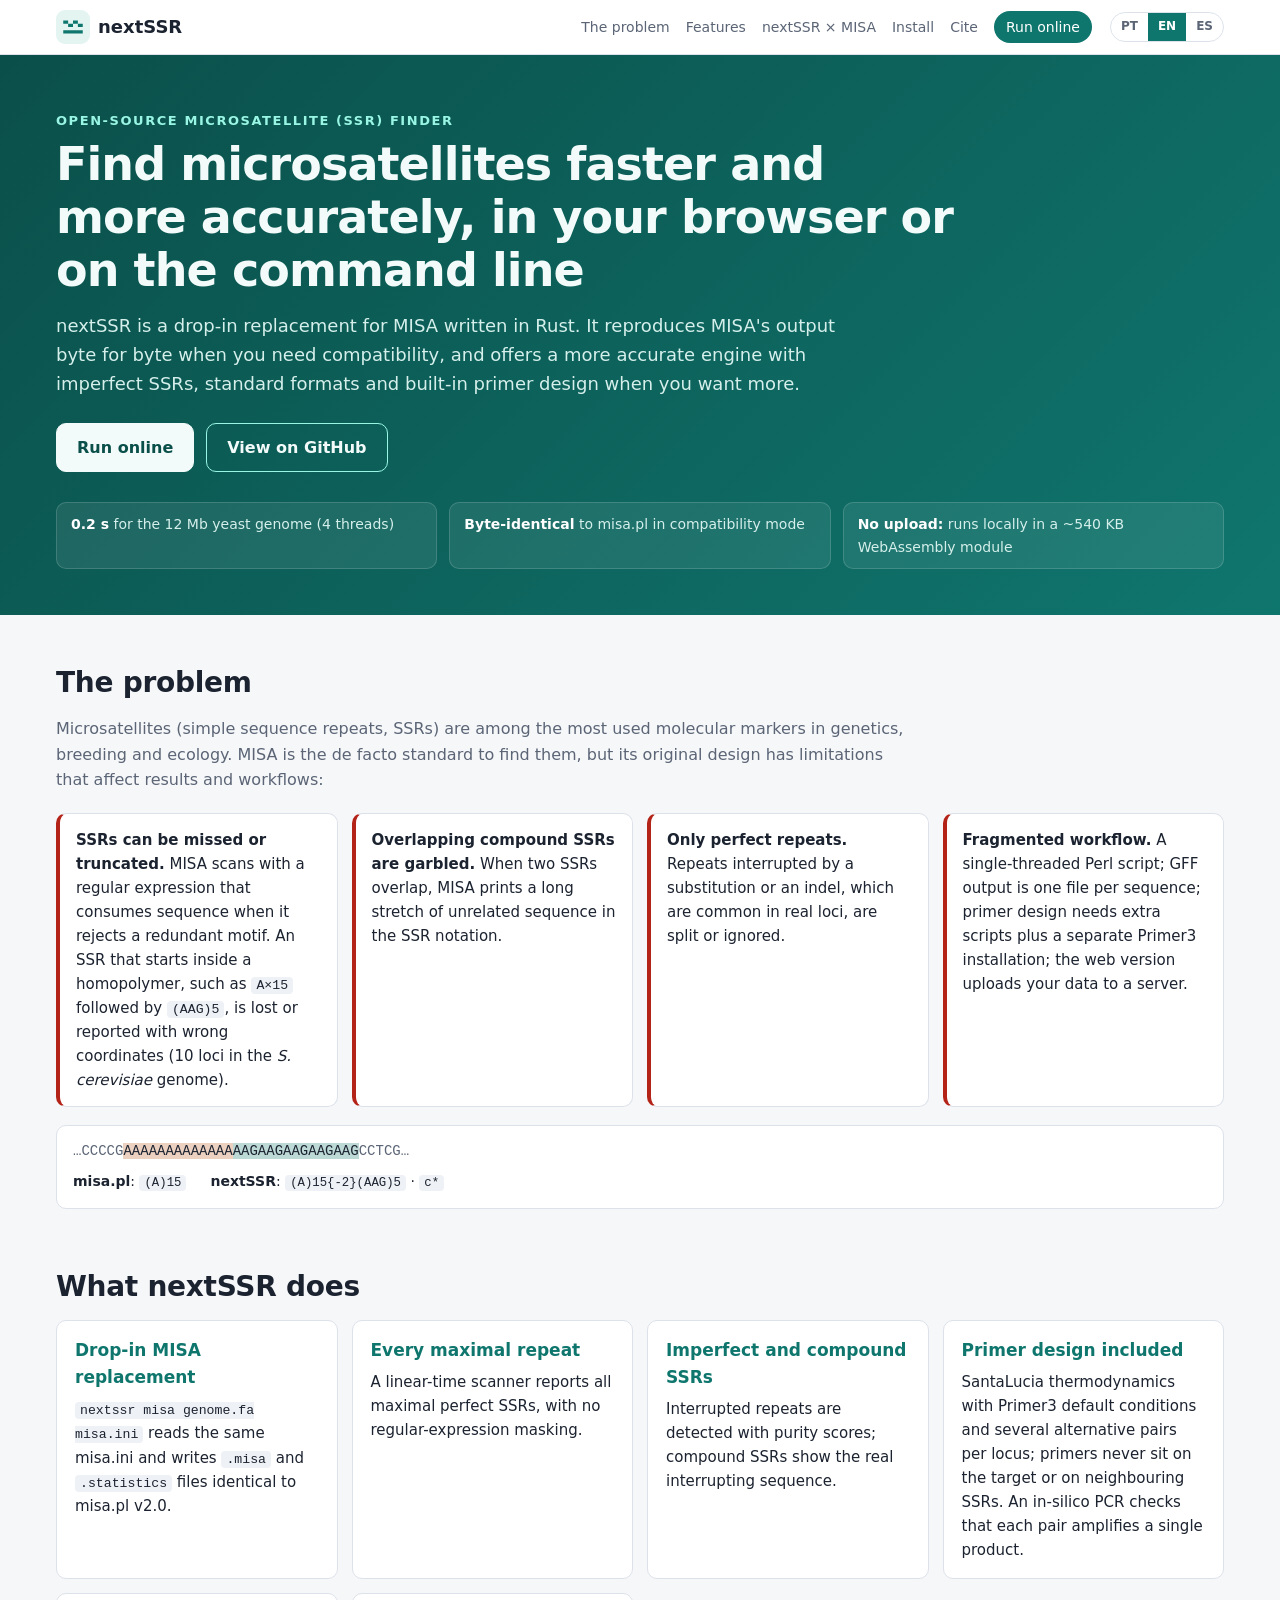
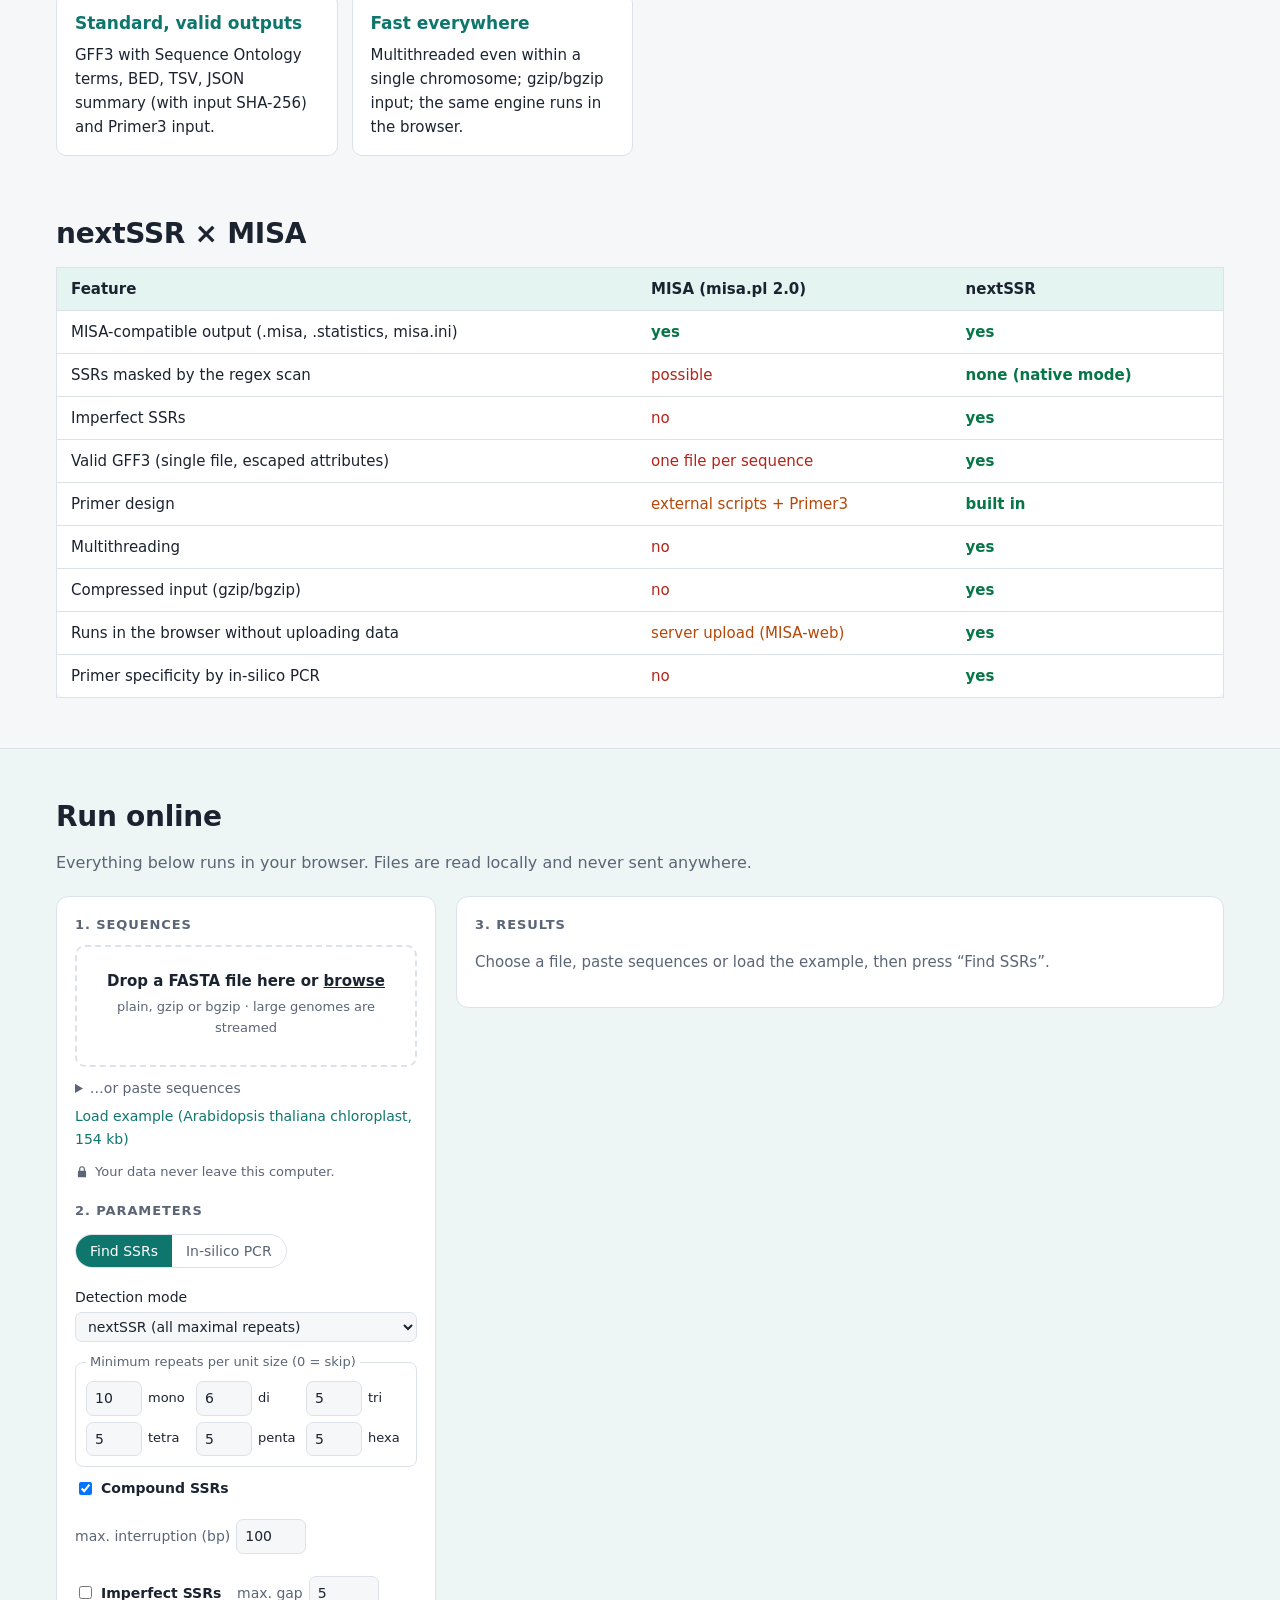
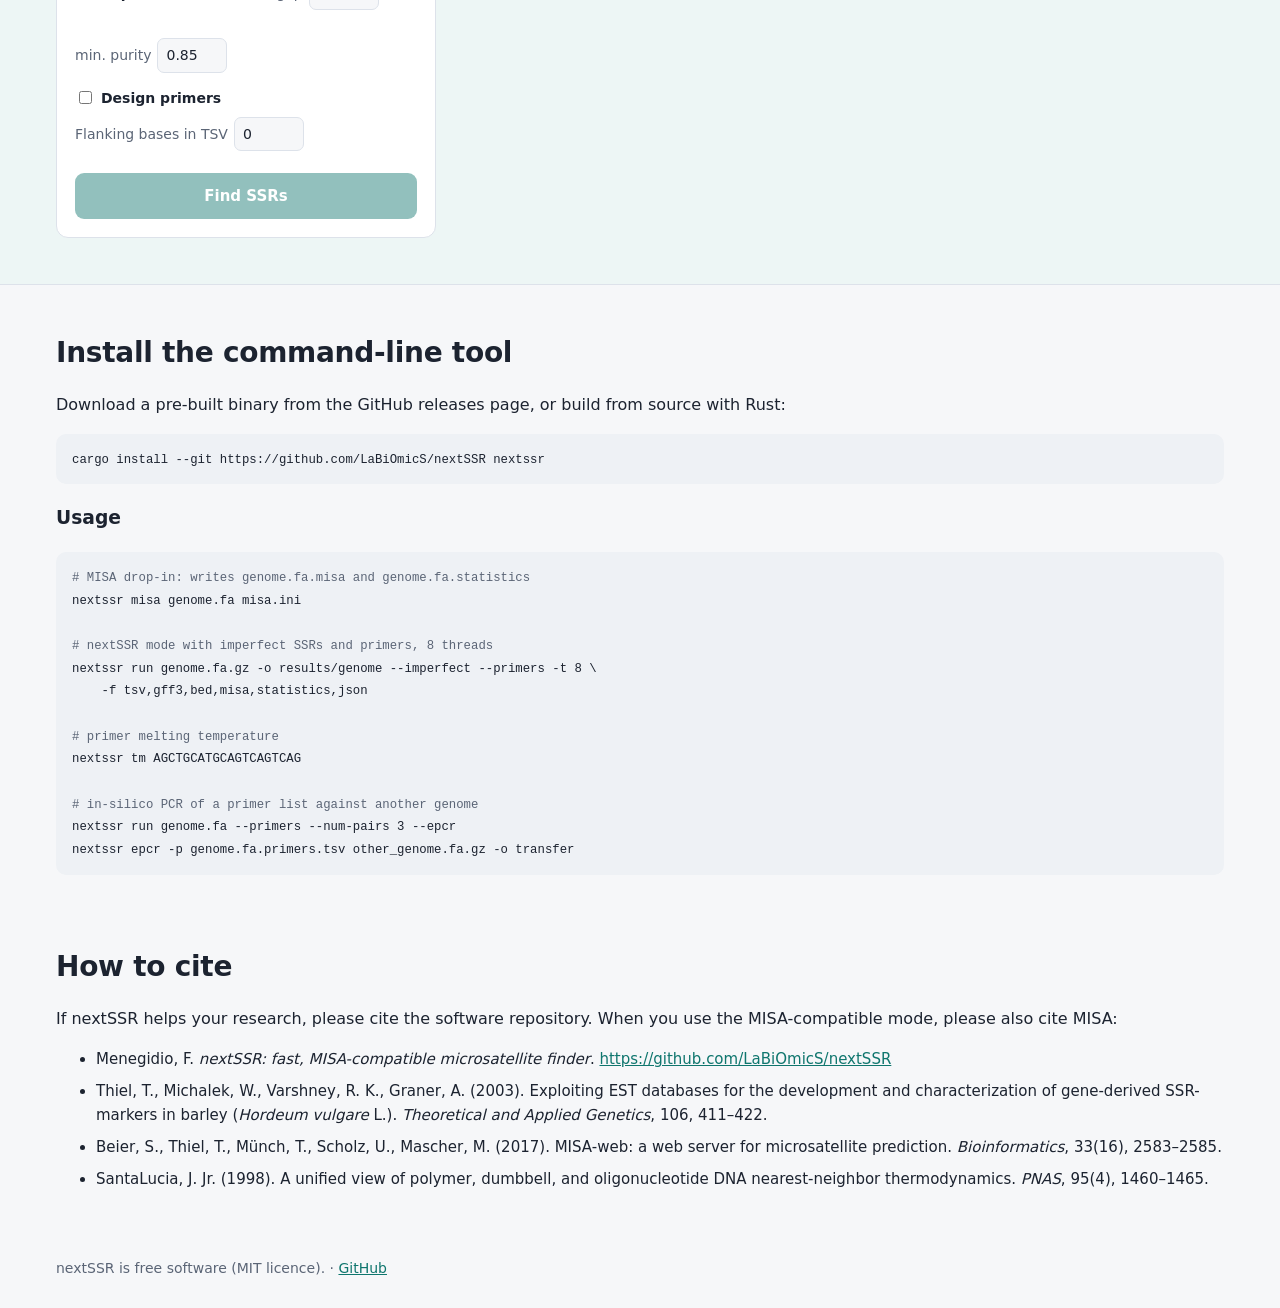
==== web/index.html @ bf210284 "Primer pairs per locus, primer table and in-silico PCR - --num-pairs: N best primer pairs per locus " ====
<!doctype html>
<html lang="en">
<head>
  <meta charset="utf-8">
  <meta name="viewport" content="width=device-width, initial-scale=1">
  <title>nextSSR — fast, accurate microsatellite finder</title>
  <meta name="description" content="nextSSR: fast, MISA-compatible microsatellite (SSR) finder with imperfect and compound SSRs and primer design. Runs in your browser (WebAssembly) or on the command line. Available in English, Português and Español.">
  <link rel="icon" href="data:image/svg+xml,%3Csvg xmlns='http://www.w3.org/2000/svg' viewBox='0 0 32 32'%3E%3Cpath d='M4 8h6v4H4zM10 12h6v4h-6zM16 8h6v4h-6zM22 12h6v4h-6zM4 20h24v4H4z' fill='%230f766e'/%3E%3C/svg%3E">
  <link rel="stylesheet" href="style.css">
</head>
<body>
  <header class="top">
    <div class="wrap top-inner">
      <a class="brand" href="#">
        <span class="logo" aria-hidden="true">
          <svg viewBox="0 0 32 32" width="26" height="26"><path d="M4 8h6v4H4zM10 12h6v4h-6zM16 8h6v4h-6zM22 12h6v4h-6zM4 20h24v4H4z" fill="currentColor"/></svg>
        </span>
        <b>nextSSR</b> <span class="ver" id="version"></span>
      </a>
      <nav class="links" aria-label="sections">
        <a href="#problem" data-i18n="nav.problem">The problem</a>
        <a href="#features" data-i18n="nav.features">Features</a>
        <a href="#compare" data-i18n="nav.compare">nextSSR × MISA</a>
        <a href="#install" data-i18n="nav.install">Install</a>
        <a href="#cite" data-i18n="nav.cite">Cite</a>
        <a class="cta-small" href="#run" data-i18n="nav.run">Run online</a>
      </nav>
      <div class="lang" role="group" aria-label="Language">
        <button type="button" data-lang="pt">PT</button>
        <button type="button" data-lang="en">EN</button>
        <button type="button" data-lang="es">ES</button>
      </div>
    </div>
  </header>

  <section class="hero">
    <div class="wrap">
      <p class="kicker" data-i18n="hero.kicker">Open-source microsatellite (SSR) finder</p>
      <h1 data-i18n="hero.title">Find microsatellites faster and more accurately, in your browser or on the command line</h1>
      <p class="lead" data-i18n="hero.lead"></p>
      <div class="hero-cta">
        <a class="btn primary" href="#run" data-i18n="hero.run">Run online</a>
        <a class="btn" href="https://github.com/LaBiOmicS/nextSSR" rel="noopener" data-i18n="hero.github">View on GitHub</a>
      </div>
      <ul class="facts">
        <li data-i18n-html="hero.f1"></li>
        <li data-i18n-html="hero.f2"></li>
        <li data-i18n-html="hero.f3"></li>
      </ul>
    </div>
  </section>

  <main>
    <section class="wrap block" id="problem">
      <h2 data-i18n="problem.title">The problem</h2>
      <p class="lead2" data-i18n="problem.lead"></p>
      <div class="problems">
        <div class="problem" data-i18n-html="problem.p1"></div>
        <div class="problem" data-i18n-html="problem.p2"></div>
        <div class="problem" data-i18n-html="problem.p3"></div>
        <div class="problem" data-i18n-html="problem.p4"></div>
      </div>
      <figure class="masking" aria-label="example">
        <pre><span class="dim">…CCCCG</span><span class="hl-a">AAAAAAAAAAAAA</span><span class="hl-b">AAGAAGAAGAAGAAG</span><span class="dim">CCTCG…</span></pre>
        <figcaption>
          <span><b>misa.pl</b>: <code>(A)15</code></span>
          <span><b>nextSSR</b>: <code>(A)15{-2}(AAG)5</code> · <code>c*</code></span>
        </figcaption>
      </figure>
    </section>

    <section class="wrap block" id="features">
      <h2 data-i18n="features.title">What nextSSR does</h2>
      <div class="features">
        <article><h3 data-i18n="features.f1t"></h3><p data-i18n-html="features.f1"></p></article>
        <article><h3 data-i18n="features.f2t"></h3><p data-i18n-html="features.f2"></p></article>
        <article><h3 data-i18n="features.f3t"></h3><p data-i18n-html="features.f3"></p></article>
        <article><h3 data-i18n="features.f4t"></h3><p data-i18n-html="features.f4"></p></article>
        <article><h3 data-i18n="features.f5t"></h3><p data-i18n-html="features.f5"></p></article>
        <article><h3 data-i18n="features.f6t"></h3><p data-i18n-html="features.f6"></p></article>
      </div>
    </section>

    <section class="wrap block" id="compare">
      <h2 data-i18n="compare.title">nextSSR × MISA</h2>
      <div class="table-scroll">
        <table class="compare">
          <thead><tr><th data-i18n="compare.feature">Feature</th><th>MISA (misa.pl 2.0)</th><th>nextSSR</th></tr></thead>
          <tbody>
            <tr><td data-i18n="compare.r1"></td><td class="ok" data-i18n="compare.yes"></td><td class="ok" data-i18n="compare.yes"></td></tr>
            <tr><td data-i18n="compare.r2"></td><td class="bad" data-i18n="compare.r2a"></td><td class="ok" data-i18n="compare.r2b"></td></tr>
            <tr><td data-i18n="compare.r3"></td><td class="bad" data-i18n="compare.no"></td><td class="ok" data-i18n="compare.yes"></td></tr>
            <tr><td data-i18n="compare.r4"></td><td class="bad" data-i18n="compare.r4a"></td><td class="ok" data-i18n="compare.yes"></td></tr>
            <tr><td data-i18n="compare.r5"></td><td class="mid" data-i18n="compare.r5a"></td><td class="ok" data-i18n="compare.r5b"></td></tr>
            <tr><td data-i18n="compare.r6"></td><td class="bad" data-i18n="compare.no"></td><td class="ok" data-i18n="compare.yes"></td></tr>
            <tr><td data-i18n="compare.r7"></td><td class="bad" data-i18n="compare.no"></td><td class="ok" data-i18n="compare.yes"></td></tr>
            <tr><td data-i18n="compare.r8"></td><td class="mid" data-i18n="compare.r8a"></td><td class="ok" data-i18n="compare.yes"></td></tr>
            <tr><td data-i18n="compare.r9"></td><td class="bad" data-i18n="compare.no"></td><td class="ok" data-i18n="compare.yes"></td></tr>
          </tbody>
        </table>
      </div>
    </section>

    <section class="run-section" id="run">
      <div class="wrap">
        <h2 data-i18n="run.title">Run online</h2>
        <p class="lead2" data-i18n="run.lead"></p>
        <div class="grid">
          <section class="panel" aria-labelledby="input-h">
            <h3 id="input-h" data-i18n="app.seq">1. Sequences</h3>
            <label class="drop" id="drop">
              <input type="file" id="file" accept=".fa,.fasta,.fna,.ffn,.fas,.txt,.gz,.bgz">
              <span class="drop-main" data-i18n-html="app.drop"></span>
              <span class="drop-sub" data-i18n="app.dropsub"></span>
              <span class="drop-file" id="file-name"></span>
            </label>
            <details class="paste">
              <summary data-i18n="app.paste">…or paste sequences</summary>
              <textarea id="paste" rows="6" spellcheck="false" placeholder=">seq1&#10;ACGT..."></textarea>
            </details>
            <button type="button" class="link" id="example" data-i18n="app.example"></button>
            <p class="privacy"><svg viewBox="0 0 24 24" width="14" height="14" aria-hidden="true"><path d="M7 10V7a5 5 0 0 1 10 0v3h1a1 1 0 0 1 1 1v9a1 1 0 0 1-1 1H6a1 1 0 0 1-1-1v-9a1 1 0 0 1 1-1zm2 0h6V7a3 3 0 0 0-6 0z" fill="currentColor"/></svg> <span data-i18n="app.privacy"></span></p>

            <h3 data-i18n="app.params">2. Parameters</h3>
            <div class="seg" role="group" aria-label="tool">
              <button type="button" data-tool="ssr" class="on" data-i18n="app.tool.ssr">Find SSRs</button>
              <button type="button" data-tool="epcr" data-i18n="app.tool.epcr">In-silico PCR</button>
            </div>
            <div id="ssr-params">
            <div class="field">
              <label for="mode" data-i18n="app.mode">Detection mode</label>
              <select id="mode">
                <option value="native" selected data-i18n="app.mode.native"></option>
                <option value="misa" data-i18n="app.mode.misa"></option>
              </select>
            </div>
            <fieldset>
              <legend data-i18n="app.minrep"></legend>
              <div class="units" id="units"></div>
            </fieldset>
            <div class="row">
              <label class="check"><input type="checkbox" id="compound" checked> <span data-i18n="app.compound"></span></label>
              <div class="field inline"><label for="maxint" data-i18n="app.maxint"></label><input type="number" id="maxint" value="100" min="0"></div>
            </div>
            <div class="row">
              <label class="check"><input type="checkbox" id="imperfect"> <span data-i18n="app.imperfect"></span></label>
              <div class="field inline"><label for="maxgap" data-i18n="app.maxgap"></label><input type="number" id="maxgap" value="5" min="0"></div>
              <div class="field inline"><label for="purity" data-i18n="app.purity"></label><input type="number" id="purity" value="0.85" min="0" max="1" step="0.01"></div>
            </div>
            <div class="row">
              <label class="check"><input type="checkbox" id="primers"> <span data-i18n="app.primers"></span></label>
            </div>
            <div class="primer-opts" id="primer-opts" hidden>
              <div class="field inline"><label data-i18n="app.product"></label><input type="number" id="pmin" value="100"><span>–</span><input type="number" id="pmax" value="300"></div>
              <div class="field inline"><label data-i18n="app.tm"></label><input type="number" id="tmin" value="57" step="0.5"><input type="number" id="topt" value="60" step="0.5"><input type="number" id="tmax" value="63" step="0.5"></div>
              <div class="field inline"><label data-i18n="app.size"></label><input type="number" id="smin" value="18"><input type="number" id="sopt" value="20"><input type="number" id="smax" value="27"></div>
              <div class="field inline"><label data-i18n="app.gc"></label><input type="number" id="gmin" value="30"><input type="number" id="gmax" value="70"></div>
              <div class="field inline"><label for="npairs" data-i18n="app.npairs"></label><input type="number" id="npairs" value="1" min="1" max="20"></div>
              <label class="check"><input type="checkbox" id="epcr"> <span data-i18n="app.epcr"></span></label>
            </div>
            <div class="field inline"><label for="flank" data-i18n="app.flank"></label><input type="number" id="flank" value="0" min="0" max="10000"></div>
            </div>
            <div id="epcr-params" hidden>
              <div class="field">
                <label for="primer-list" data-i18n="app.plist">Primer pairs</label>
                <textarea id="primer-list" rows="6" spellcheck="false" placeholder="marker1  ACGTGCTAGCTAGGATCGAT  GCTAGCTACGATCGATCGTA"></textarea>
                <small class="hint" data-i18n="app.plist.hint"></small>
              </div>
            </div>
            <div class="primer-opts" id="epcr-opts" hidden>
              <div class="field inline"><label for="mm" data-i18n="app.epcr.mm"></label><input type="number" id="mm" value="2" min="0" max="10"></div>
              <div class="field inline"><label for="mm3" data-i18n="app.epcr.mm3"></label><input type="number" id="mm3" value="0" min="0" max="10"></div>
              <div class="field inline"><label for="len3" data-i18n="app.epcr.len3"></label><input type="number" id="len3" value="5" min="0" max="50"></div>
              <div class="field inline"><label for="emax" data-i18n="app.epcr.maxp"></label><input type="number" id="emax" value="2000" min="1" max="1000000"></div>
            </div>

            <button type="button" class="run" id="run-btn" disabled data-i18n="app.run">Find SSRs</button>
            <div class="progress" id="progress" hidden>
              <div class="bar"><span id="bar"></span></div>
              <p id="progress-text"></p>
            </div>
            <p class="error" id="error" hidden></p>
          </section>

          <section class="panel results" aria-labelledby="res-h">
            <h3 id="res-h" data-i18n="app.results">3. Results</h3>
            <p class="empty" id="empty" data-i18n="app.empty"></p>
            <div id="results" hidden>
              <div class="cards" id="cards"></div>
              <div class="downloads" id="downloads"></div>
              <div class="two">
                <div>
                  <h4 data-i18n="app.byunit">SSRs by unit size</h4>
                  <div class="bars" id="unit-bars"></div>
                </div>
                <div>
                  <h4 data-i18n="app.classes">Most frequent motif classes</h4>
                  <table class="mini" id="classes"></table>
                </div>
              </div>
              <h4><span data-i18n="app.loci">Loci</span> <small id="table-note"></small></h4>
              <div class="filters">
                <input type="search" id="filter" data-i18n-placeholder="app.filter">
              </div>
              <div class="table-wrap"><table class="loci" id="loci"></table></div>
            </div>
            <div id="epcr-results" hidden>
              <div class="cards" id="ecards"></div>
              <p class="warn" id="esat" hidden data-i18n="dyn.epcr.saturated"></p>
              <div class="downloads" id="edownloads"></div>
              <div class="filters">
                <input type="search" id="efilter" data-i18n-placeholder="app.filter">
              </div>
              <div class="table-wrap"><table class="loci" id="epairs"></table></div>
            </div>
          </section>
        </div>
      </div>
    </section>

    <section class="wrap block" id="install">
      <h2 data-i18n="install.title">Install the command-line tool</h2>
      <p data-i18n="install.lead"></p>
<pre class="code"><code>cargo install --git https://github.com/LaBiOmicS/nextSSR nextssr</code></pre>
      <h3 data-i18n="install.usage">Usage</h3>
<pre class="code"><code><span class="c" data-i18n="install.c1"></span>
nextssr misa genome.fa misa.ini

<span class="c" data-i18n="install.c2"></span>
nextssr run genome.fa.gz -o results/genome --imperfect --primers -t 8 \
    -f tsv,gff3,bed,misa,statistics,json

<span class="c" data-i18n="install.c3"></span>
nextssr tm AGCTGCATGCAGTCAGTCAG

<span class="c" data-i18n="install.c4"></span>
nextssr run genome.fa --primers --num-pairs 3 --epcr
nextssr epcr -p genome.fa.primers.tsv other_genome.fa.gz -o transfer</code></pre>
    </section>

    <section class="wrap block" id="cite">
      <h2 data-i18n="cite.title">How to cite</h2>
      <p data-i18n="cite.lead"></p>
      <ul class="refs">
        <li>Menegidio, F. <i>nextSSR: fast, MISA-compatible microsatellite finder</i>. <a href="https://github.com/LaBiOmicS/nextSSR">https://github.com/LaBiOmicS/nextSSR</a></li>
        <li>Thiel, T., Michalek, W., Varshney, R. K., Graner, A. (2003). Exploiting EST databases for the development and characterization of gene-derived SSR-markers in barley (<i>Hordeum vulgare</i> L.). <i>Theoretical and Applied Genetics</i>, 106, 411–422.</li>
        <li>Beier, S., Thiel, T., Münch, T., Scholz, U., Mascher, M. (2017). MISA-web: a web server for microsatellite prediction. <i>Bioinformatics</i>, 33(16), 2583–2585.</li>
        <li>SantaLucia, J. Jr. (1998). A unified view of polymer, dumbbell, and oligonucleotide DNA nearest-neighbor thermodynamics. <i>PNAS</i>, 95(4), 1460–1465.</li>
      </ul>
    </section>
  </main>

  <footer class="foot">
    <div class="wrap"><span data-i18n="foot"></span> · <a href="https://github.com/LaBiOmicS/nextSSR">GitHub</a></div>
  </footer>

  <script type="module" src="app.js"></script>
</body>
</html>
---- web/style.css ----
:root {
  --bg: #f6f7f9;
  --panel: #ffffff;
  --text: #1c2330;
  --muted: #5b6576;
  --line: #dde2ea;
  --accent: #0f766e;
  --accent-2: #14b8a6;
  --accent-soft: #e3f4f1;
  --hero-1: #0b4f4a;
  --hero-2: #0f766e;
  --ok: #067647;
  --bad: #b42318;
  --mid: #b54708;
  --code: #eef1f5;
  --radius: 12px;
  --mono: ui-monospace, SFMono-Regular, Menlo, Consolas, monospace;
  color-scheme: light dark;
}

@media (prefers-color-scheme: dark) {
  :root {
    --bg: #0e1318;
    --panel: #161c23;
    --text: #e6e9ee;
    --muted: #9aa5b4;
    --line: #29323e;
    --accent: #2dd4bf;
    --accent-2: #14b8a6;
    --accent-soft: #0f2f2c;
    --hero-1: #062a27;
    --hero-2: #0b3f3a;
    --ok: #47cd89;
    --bad: #f97066;
    --mid: #fdb022;
    --code: #212934;
  }
}

* { box-sizing: border-box; }
html { scroll-behavior: smooth; }
html, body { margin: 0; }
body { background: var(--bg); color: var(--text); font: 16px/1.6 system-ui, -apple-system, "Segoe UI", Roboto, sans-serif; }
a { color: var(--accent); }
code { font-family: var(--mono); background: var(--code); padding: 1px 5px; border-radius: 4px; font-size: .88em; }
.wrap { max-width: 1200px; margin: 0 auto; padding: 0 16px; }
section[id] { scroll-margin-top: 70px; }

/* header */
.top { position: sticky; top: 0; z-index: 10; background: color-mix(in srgb, var(--panel) 92%, transparent); backdrop-filter: blur(8px); border-bottom: 1px solid var(--line); }
.top-inner { display: flex; align-items: center; gap: 18px; padding-top: 10px; padding-bottom: 10px; flex-wrap: wrap; }
.brand { display: flex; align-items: center; gap: 8px; color: var(--text); text-decoration: none; font-size: 18px; }
.logo { color: var(--accent); display: grid; place-items: center; width: 34px; height: 34px; border-radius: 9px; background: var(--accent-soft); }
.ver { color: var(--muted); font-family: var(--mono); font-size: 12px; }
.links { display: flex; gap: 16px; align-items: center; font-size: 14px; flex-wrap: wrap; margin-left: auto; }
.links a { color: var(--muted); text-decoration: none; }
.links a:hover { color: var(--accent); }
.links .cta-small { color: #fff; background: var(--accent); padding: 5px 12px; border-radius: 99px; }
@media (prefers-color-scheme: dark) { .links .cta-small { color: #04201d; } }
.lang { display: flex; border: 1px solid var(--line); border-radius: 99px; overflow: hidden; }
.lang button { font: inherit; font-size: 12px; font-weight: 600; border: none; background: transparent; color: var(--muted); padding: 4px 10px; cursor: pointer; }
.lang button.on { background: var(--accent); color: #fff; }
@media (max-width: 760px) { .links a:not(.cta-small) { display: none; } .links { margin-left: auto; } .top-inner { gap: 10px; } }

/* hero */
.hero { background: linear-gradient(135deg, var(--hero-1), var(--hero-2)); color: #f2fbf9; padding: 56px 0 46px; }
.hero h1 { font-size: clamp(28px, 4.2vw, 46px); line-height: 1.15; letter-spacing: -.02em; margin: 6px 0 16px; max-width: 900px; }
.kicker { text-transform: uppercase; letter-spacing: .12em; font-size: 13px; font-weight: 700; color: #99f6e4; margin: 0; }
.lead { font-size: 18px; max-width: 820px; color: #d5efeb; margin: 0 0 24px; }
.hero-cta { display: flex; gap: 12px; flex-wrap: wrap; }
.btn { display: inline-block; padding: 11px 20px; border-radius: 10px; font-weight: 700; text-decoration: none; border: 1px solid #99f6e4; color: #f2fbf9; }
.btn.primary { background: #f2fbf9; color: #0b4f4a; border-color: #f2fbf9; }
.btn:hover { filter: brightness(1.08); }
.facts { list-style: none; padding: 0; margin: 30px 0 0; display: grid; grid-template-columns: repeat(auto-fit, minmax(220px, 1fr)); gap: 12px; }
.facts li { background: rgba(255,255,255,.08); border: 1px solid rgba(255,255,255,.15); border-radius: 10px; padding: 10px 14px; font-size: 14px; color: #d5efeb; }
.facts b { color: #fff; }

/* content blocks */
.block { padding-top: 46px; padding-bottom: 10px; }
.block h2, .run-section h2 { font-size: 28px; letter-spacing: -.01em; margin: 0 0 10px; }
.lead2 { color: var(--muted); max-width: 860px; margin: 0 0 20px; }
.problems { display: grid; grid-template-columns: repeat(auto-fit, minmax(260px, 1fr)); gap: 14px; }
.problem { background: var(--panel); border: 1px solid var(--line); border-left: 4px solid var(--bad); border-radius: 10px; padding: 14px 16px; font-size: 15px; }
.masking { margin: 18px 0 0; background: var(--panel); border: 1px solid var(--line); border-radius: 10px; padding: 14px 16px; overflow-x: auto; }
.masking pre { margin: 0; font-family: var(--mono); font-size: 14px; }
.masking .dim { color: var(--muted); }
.masking .hl-a { background: color-mix(in srgb, var(--mid) 25%, transparent); }
.masking .hl-b { background: color-mix(in srgb, var(--accent) 28%, transparent); }
.masking figcaption { display: flex; gap: 24px; flex-wrap: wrap; margin-top: 8px; font-size: 14px; }
.features { display: grid; grid-template-columns: repeat(auto-fit, minmax(280px, 1fr)); gap: 14px; }
.features article { background: var(--panel); border: 1px solid var(--line); border-radius: 10px; padding: 16px 18px; }
.features h3 { margin: 0 0 6px; font-size: 17px; color: var(--accent); }
.features p { margin: 0; font-size: 15px; }
.table-scroll { overflow-x: auto; }
table.compare { border-collapse: collapse; width: 100%; background: var(--panel); border: 1px solid var(--line); border-radius: 10px; font-size: 15px; }
.compare th, .compare td { padding: 9px 14px; border-bottom: 1px solid var(--line); text-align: left; }
.compare th { background: var(--accent-soft); }
.compare td.ok { color: var(--ok); font-weight: 600; }
.compare td.bad { color: var(--bad); }
.compare td.mid { color: var(--mid); }
pre.code { background: var(--code); border-radius: 10px; padding: 14px 16px; overflow-x: auto; font-size: 14px; }
pre.code code { background: none; padding: 0; }
pre.code .c { color: var(--muted); }
.refs li { margin: 8px 0; font-size: 15px; }
.foot { color: var(--muted); font-size: 14px; padding: 40px 0 30px; }

/* online tool */
.run-section { background: color-mix(in srgb, var(--accent-soft) 45%, var(--bg)); border-top: 1px solid var(--line); border-bottom: 1px solid var(--line); padding: 46px 0; margin-top: 40px; }
.grid { display: grid; grid-template-columns: minmax(300px, 380px) 1fr; gap: 20px; align-items: start; }
@media (max-width: 880px) { .grid { grid-template-columns: 1fr; } }
.panel { background: var(--panel); border: 1px solid var(--line); border-radius: var(--radius); padding: 18px; min-width: 0; font-size: 15px; }
.panel h3 { font-size: 13px; text-transform: uppercase; letter-spacing: .07em; color: var(--muted); margin: 18px 0 10px; }
.panel h3:first-child { margin-top: 0; }
.panel h4 { font-size: 15px; margin: 18px 0 8px; }
.panel h4 small { color: var(--muted); font-weight: normal; }
.empty { color: var(--muted); }

.drop { display: flex; flex-direction: column; gap: 4px; align-items: center; text-align: center; border: 2px dashed var(--line); border-radius: 10px; padding: 22px 12px; cursor: pointer; transition: border-color .15s, background .15s; }
.drop:hover, .drop.over { border-color: var(--accent); background: var(--accent-soft); }
.drop input { display: none; }
.drop-main { font-weight: 600; }
.drop-sub { color: var(--muted); font-size: 13px; }
.drop-file { font-family: var(--mono); font-size: 13px; color: var(--accent); word-break: break-all; }
.paste { margin-top: 10px; }
.paste summary { cursor: pointer; color: var(--muted); font-size: 14px; }
textarea { width: 100%; margin-top: 8px; font-family: var(--mono); font-size: 12px; background: var(--bg); color: var(--text); border: 1px solid var(--line); border-radius: 8px; padding: 8px; resize: vertical; }
.link { background: none; border: none; color: var(--accent); padding: 6px 0; cursor: pointer; font: inherit; font-size: 14px; text-align: left; }
.privacy { font-size: 13px; color: var(--muted); margin: 6px 0 0; display: flex; gap: 6px; align-items: center; }

.field { display: flex; flex-direction: column; gap: 4px; margin: 8px 0; font-size: 14px; }
.field.inline { flex-direction: row; align-items: center; flex-wrap: wrap; gap: 6px; }
.field.inline label { color: var(--muted); }
select, input[type=number], input[type=search] { font: inherit; font-size: 14px; color: var(--text); background: var(--bg); border: 1px solid var(--line); border-radius: 7px; padding: 5px 8px; }
input[type=number] { width: 70px; }
input[type=search] { width: 100%; }
fieldset { border: 1px solid var(--line); border-radius: 8px; margin: 10px 0; padding: 8px 10px 10px; }
legend { font-size: 13px; color: var(--muted); padding: 0 4px; }
.units { display: grid; grid-template-columns: repeat(3, 1fr); gap: 6px 10px; }
.units label { display: flex; align-items: center; gap: 6px; font-size: 13px; }
.units input { width: 56px; }
.row { display: flex; align-items: center; gap: 12px; flex-wrap: wrap; margin: 6px 0; }
.check { display: flex; gap: 6px; align-items: center; font-size: 14px; font-weight: 600; min-width: 150px; }
.primer-opts { border-left: 3px solid var(--accent-soft); padding-left: 10px; margin: 4px 0 8px; }
.run { width: 100%; margin-top: 14px; padding: 11px; border: none; border-radius: 9px; font: inherit; font-weight: 700; color: #fff; background: var(--accent); cursor: pointer; }
@media (prefers-color-scheme: dark) { .run { color: #04201d; } }
.run:disabled { opacity: .45; cursor: not-allowed; }
.progress { margin-top: 12px; }
.bar { height: 8px; background: var(--line); border-radius: 99px; overflow: hidden; }
.bar span { display: block; height: 100%; width: 0; background: linear-gradient(90deg, var(--accent), var(--accent-2)); transition: width .2s; }
#progress-text { font-size: 13px; color: var(--muted); margin: 6px 0 0; }
.error { color: var(--bad); font-size: 14px; }

.cards { display: grid; grid-template-columns: repeat(auto-fill, minmax(130px, 1fr)); gap: 10px; }
.card { border: 1px solid var(--line); border-radius: 9px; padding: 10px 12px; }
.card b { display: block; font-size: 20px; font-variant-numeric: tabular-nums; }
.card span { color: var(--muted); font-size: 12px; }
.downloads { display: flex; flex-wrap: wrap; gap: 8px; margin: 14px 0 4px; }
.downloads button { font: inherit; font-size: 13px; padding: 6px 12px; border-radius: 7px; border: 1px solid var(--accent); color: var(--accent); background: transparent; cursor: pointer; }
.downloads button:hover { background: var(--accent-soft); }
.two { display: grid; grid-template-columns: 1fr 1fr; gap: 20px; }
@media (max-width: 700px) { .two { grid-template-columns: 1fr; } }
.bars { display: flex; flex-direction: column; gap: 5px; }
.bars .b { display: grid; grid-template-columns: 130px 1fr 60px; align-items: center; gap: 8px; font-size: 13px; }
.bars .tr { height: 12px; background: var(--line); border-radius: 99px; overflow: hidden; }
.bars .tr i { display: block; height: 100%; background: var(--accent); border-radius: 99px; }
.bars .n { text-align: right; font-variant-numeric: tabular-nums; color: var(--muted); }
table.mini, table.loci { border-collapse: collapse; width: 100%; font-size: 13px; }
.mini th, .mini td, .loci th, .loci td { padding: 5px 8px; border-bottom: 1px solid var(--line); text-align: left; white-space: nowrap; }
.mini th, .loci th { color: var(--muted); font-weight: 600; position: sticky; top: 0; background: var(--panel); }
td.num, th.num { text-align: right; font-variant-numeric: tabular-nums; }
td.mono { font-family: var(--mono); }
td.pat { font-family: var(--mono); max-width: 340px; overflow: hidden; text-overflow: ellipsis; }
td.muted { color: var(--muted); }
.table-wrap { max-height: 560px; overflow: auto; border: 1px solid var(--line); border-radius: 8px; }
.filters { margin-bottom: 8px; }
.pill { display: inline-block; padding: 0 7px; border-radius: 99px; font-size: 12px; background: var(--accent-soft); color: var(--accent); font-family: var(--mono); }

/* tool selector, e-PCR */
.seg { display: inline-flex; border: 1px solid var(--line); border-radius: 99px; overflow: hidden; margin: 2px 0 10px; }
.seg button { font: inherit; font-size: 14px; border: 0; background: transparent; color: var(--muted); padding: 5px 14px; cursor: pointer; }
.seg button.on { background: var(--accent); color: #fff; }
@media (prefers-color-scheme: dark) { .seg button.on { color: #04201d; } }
textarea#primer-list { width: 100%; font-family: var(--mono); font-size: 13px; color: var(--text); background: var(--bg); border: 1px solid var(--line); border-radius: 7px; padding: 6px 8px; }
.hint { color: var(--muted); font-size: 12.5px; }
.warn { color: var(--mid); font-size: 14px; }
.pill.st-specific { background: color-mix(in srgb, var(--ok) 16%, transparent); color: var(--ok); }
.pill.st-nonspecific, .pill.st-unexpected { background: color-mix(in srgb, var(--mid) 16%, transparent); color: var(--mid); }
.pill.st-no_product { background: color-mix(in srgb, var(--bad) 14%, transparent); color: var(--bad); }
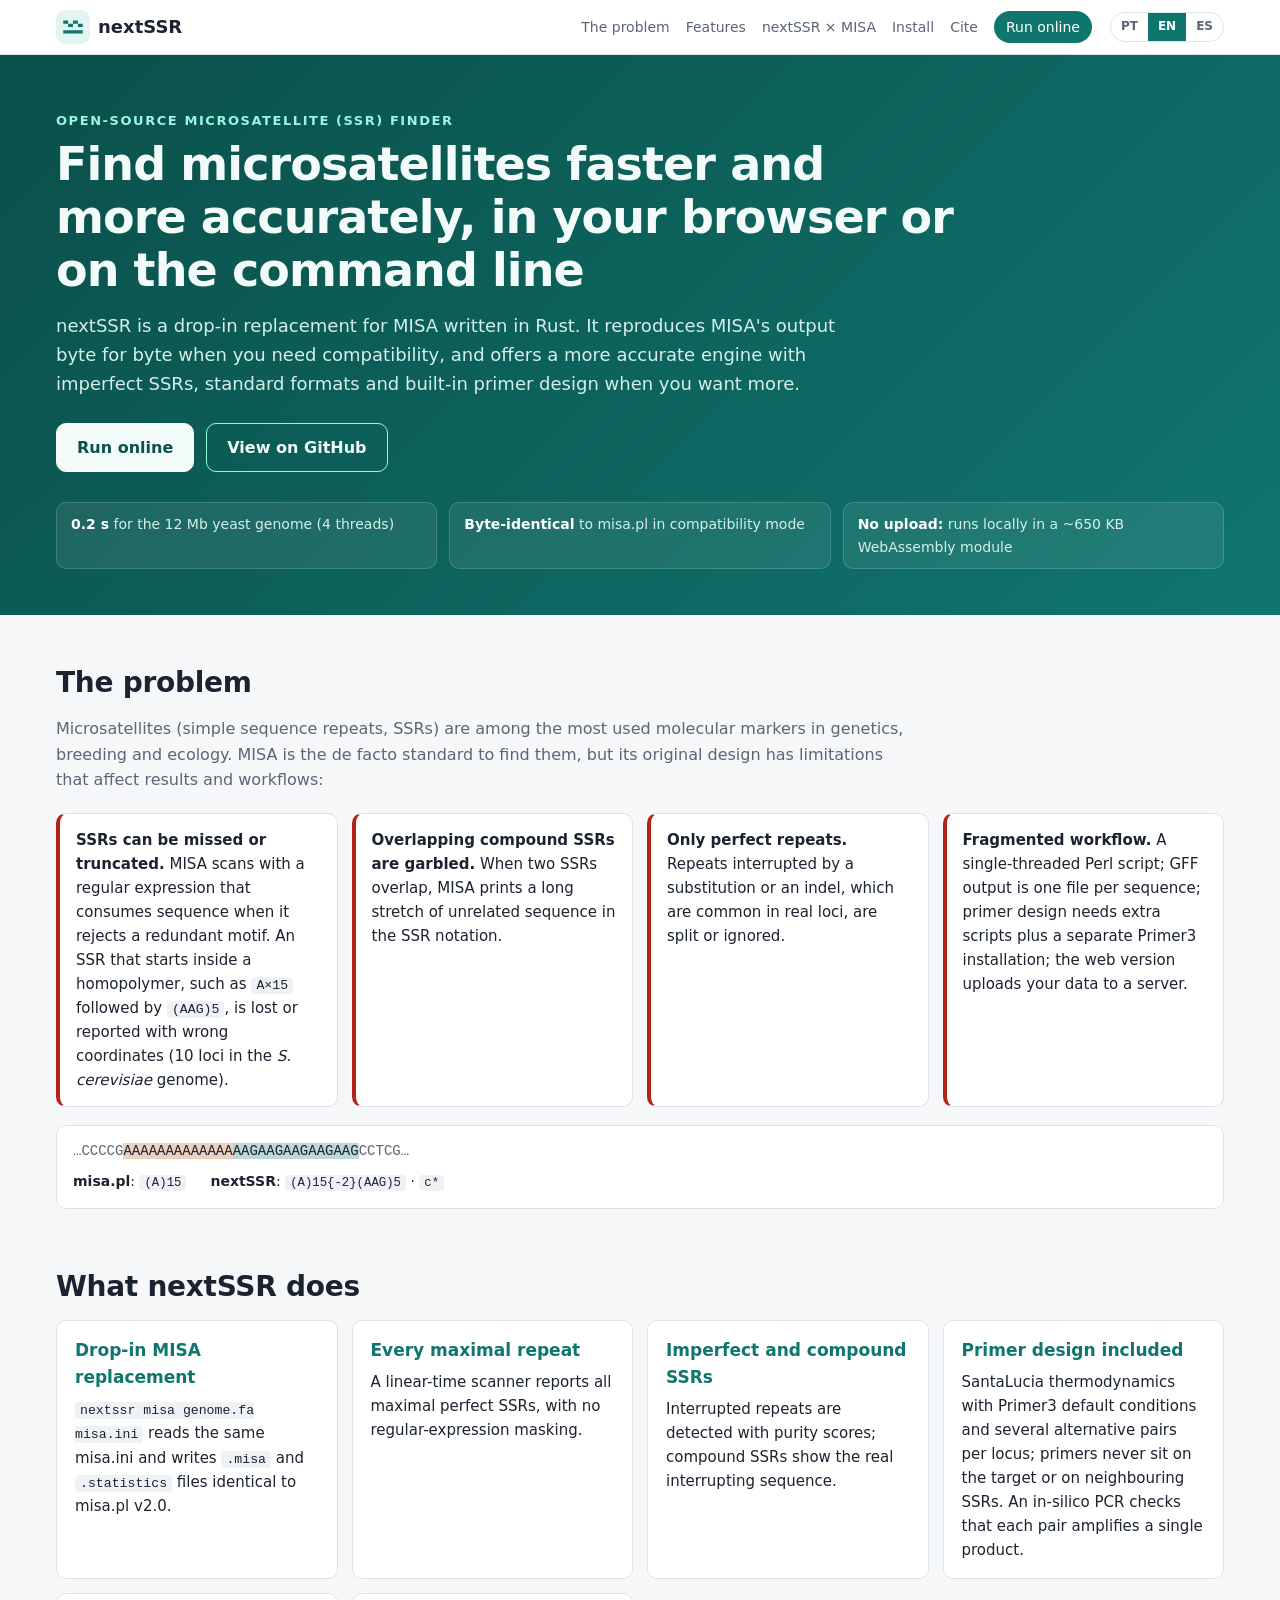
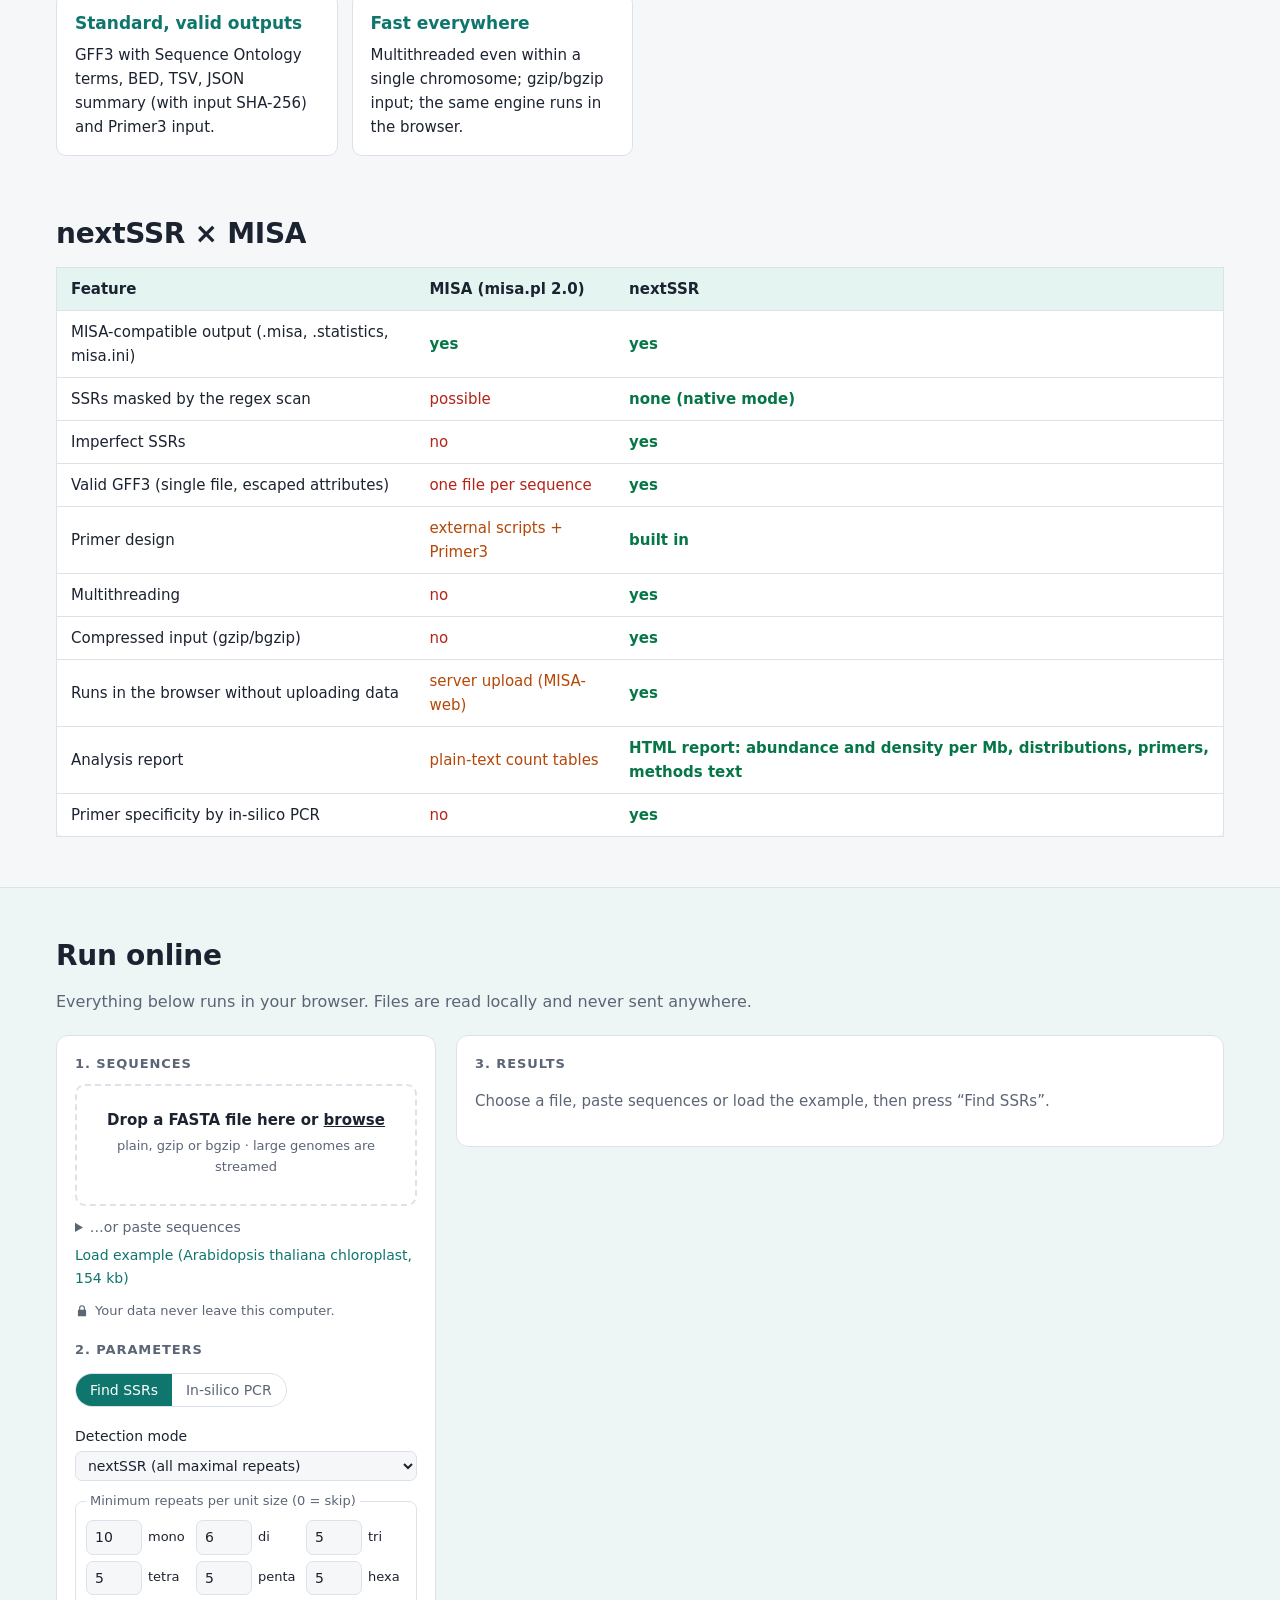
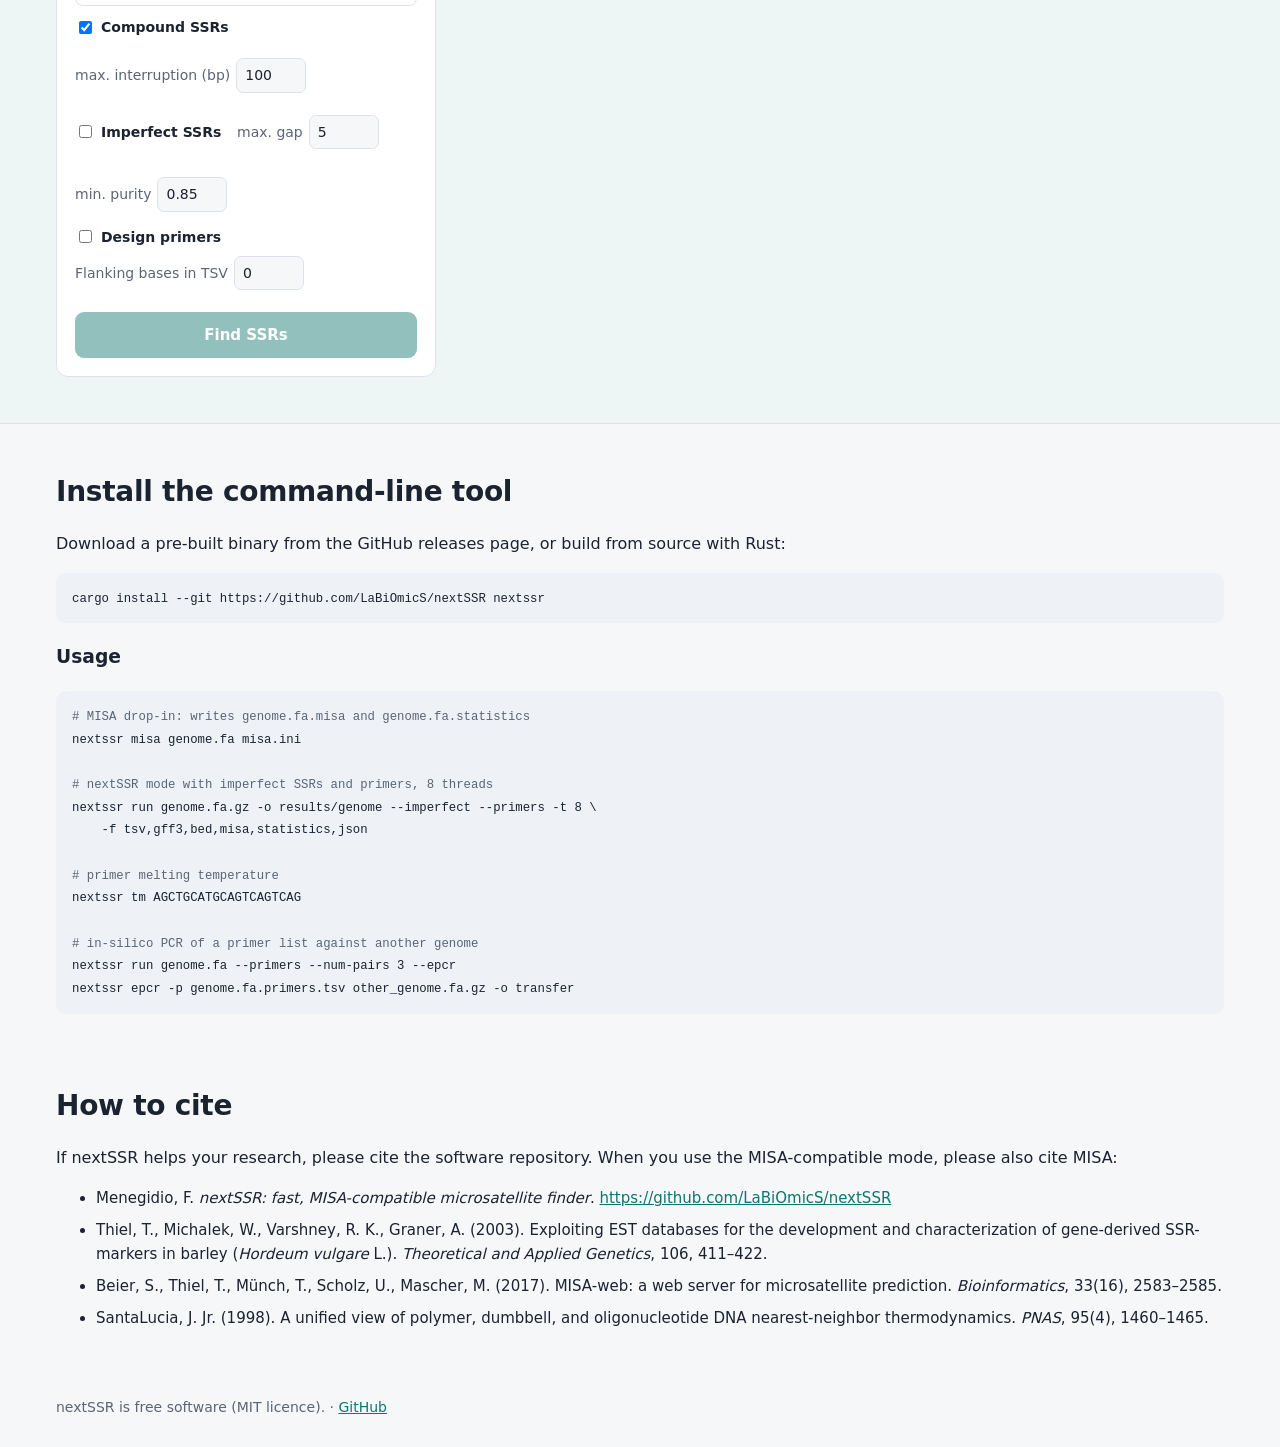
==== commit ed30b951: "HTML analysis report beyond MISA's statistics - .report.html (default output, also from the website)" ====
--- a/web/index.html
+++ b/web/index.html
@@ -95,6 +95,7 @@
             <tr><td data-i18n="compare.r6"></td><td class="bad" data-i18n="compare.no"></td><td class="ok" data-i18n="compare.yes"></td></tr>
             <tr><td data-i18n="compare.r7"></td><td class="bad" data-i18n="compare.no"></td><td class="ok" data-i18n="compare.yes"></td></tr>
             <tr><td data-i18n="compare.r8"></td><td class="mid" data-i18n="compare.r8a"></td><td class="ok" data-i18n="compare.yes"></td></tr>
+            <tr><td data-i18n="compare.r10"></td><td class="mid" data-i18n="compare.r10a"></td><td class="ok" data-i18n="compare.r10b"></td></tr>
             <tr><td data-i18n="compare.r9"></td><td class="bad" data-i18n="compare.no"></td><td class="ok" data-i18n="compare.yes"></td></tr>
           </tbody>
         </table>
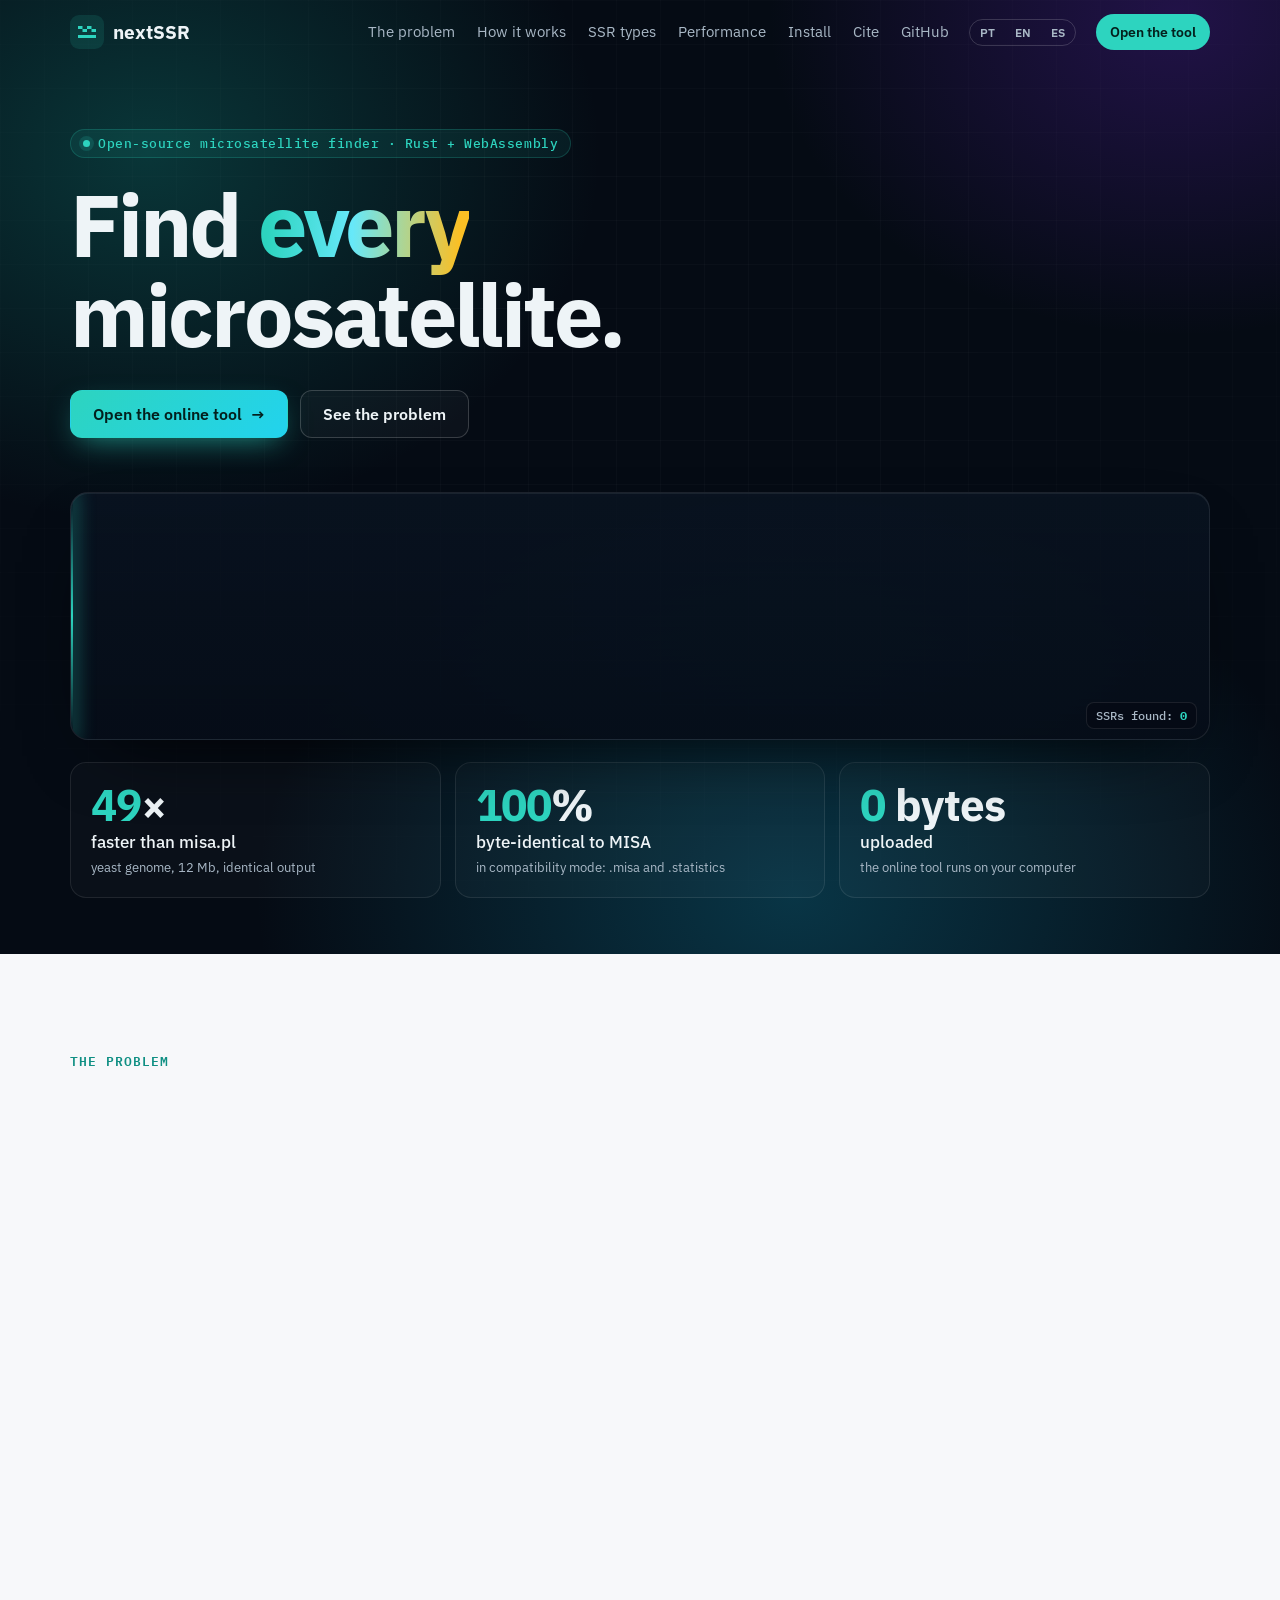
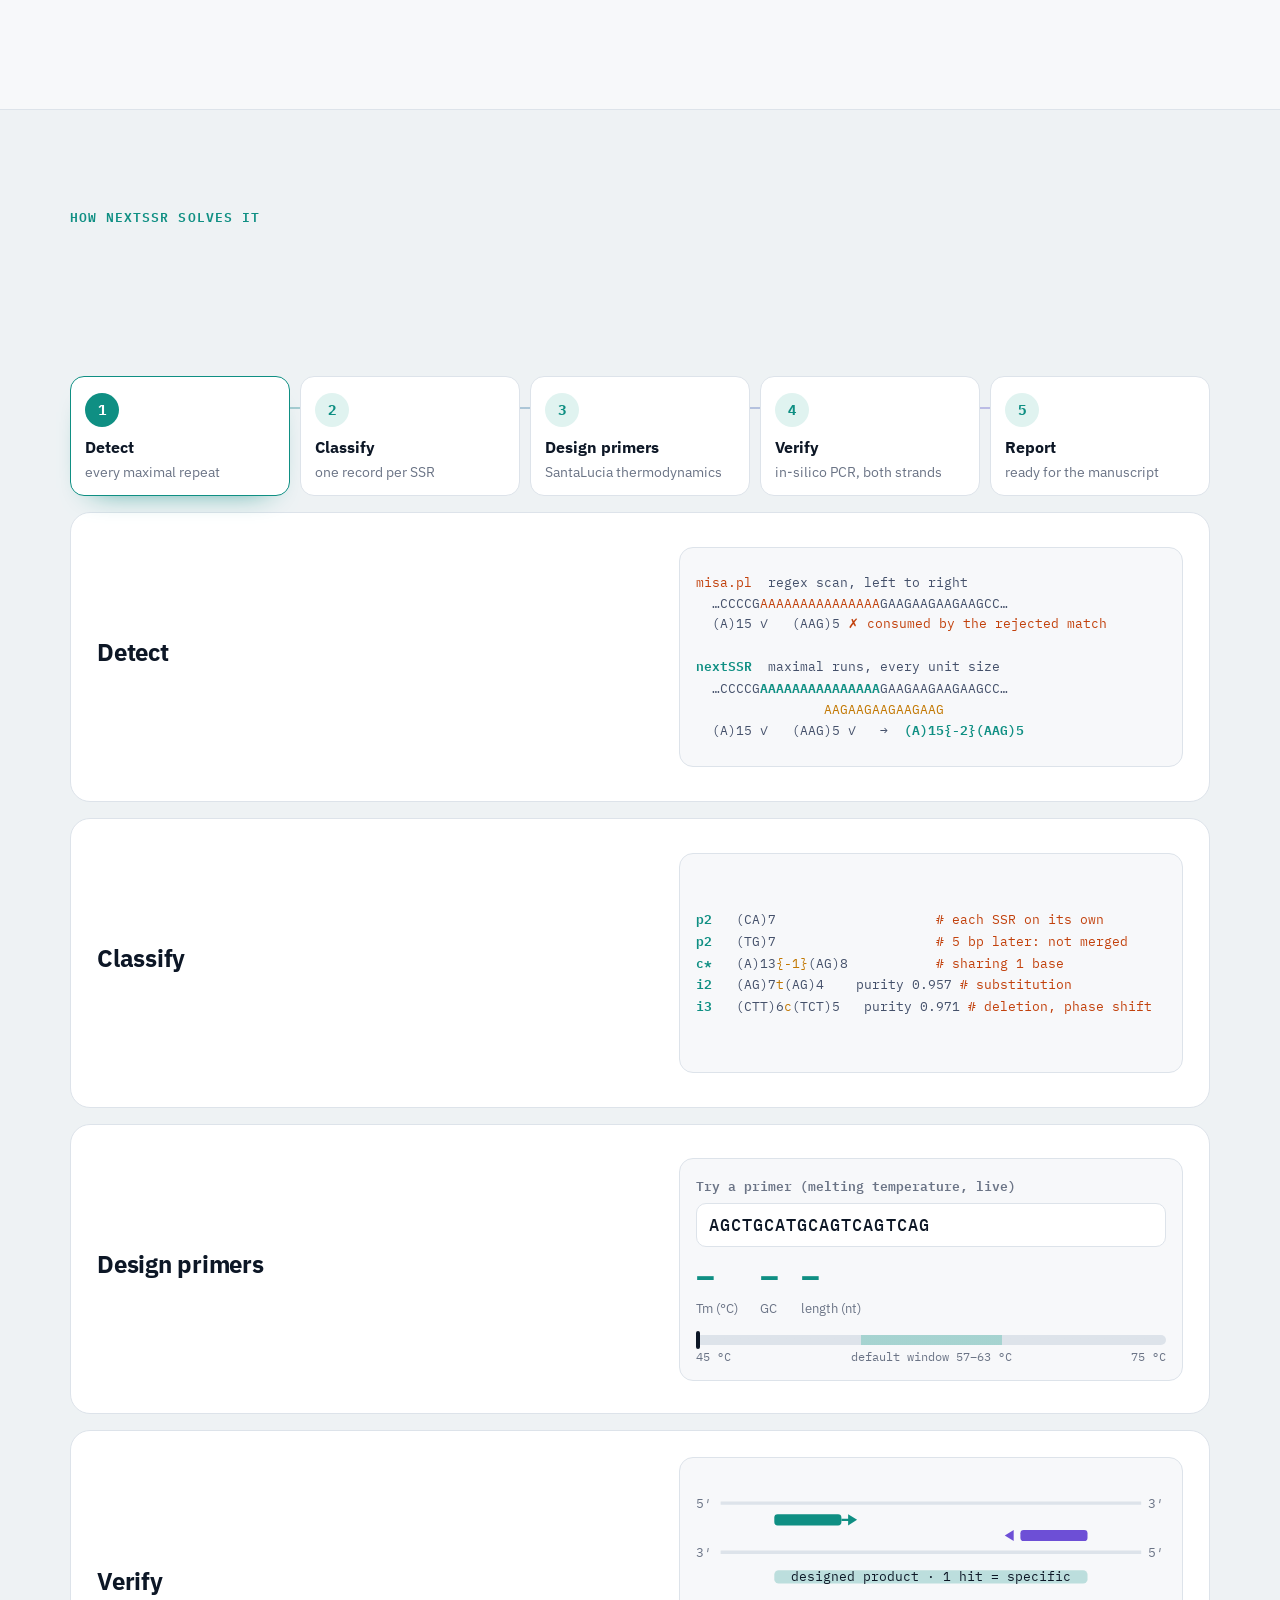
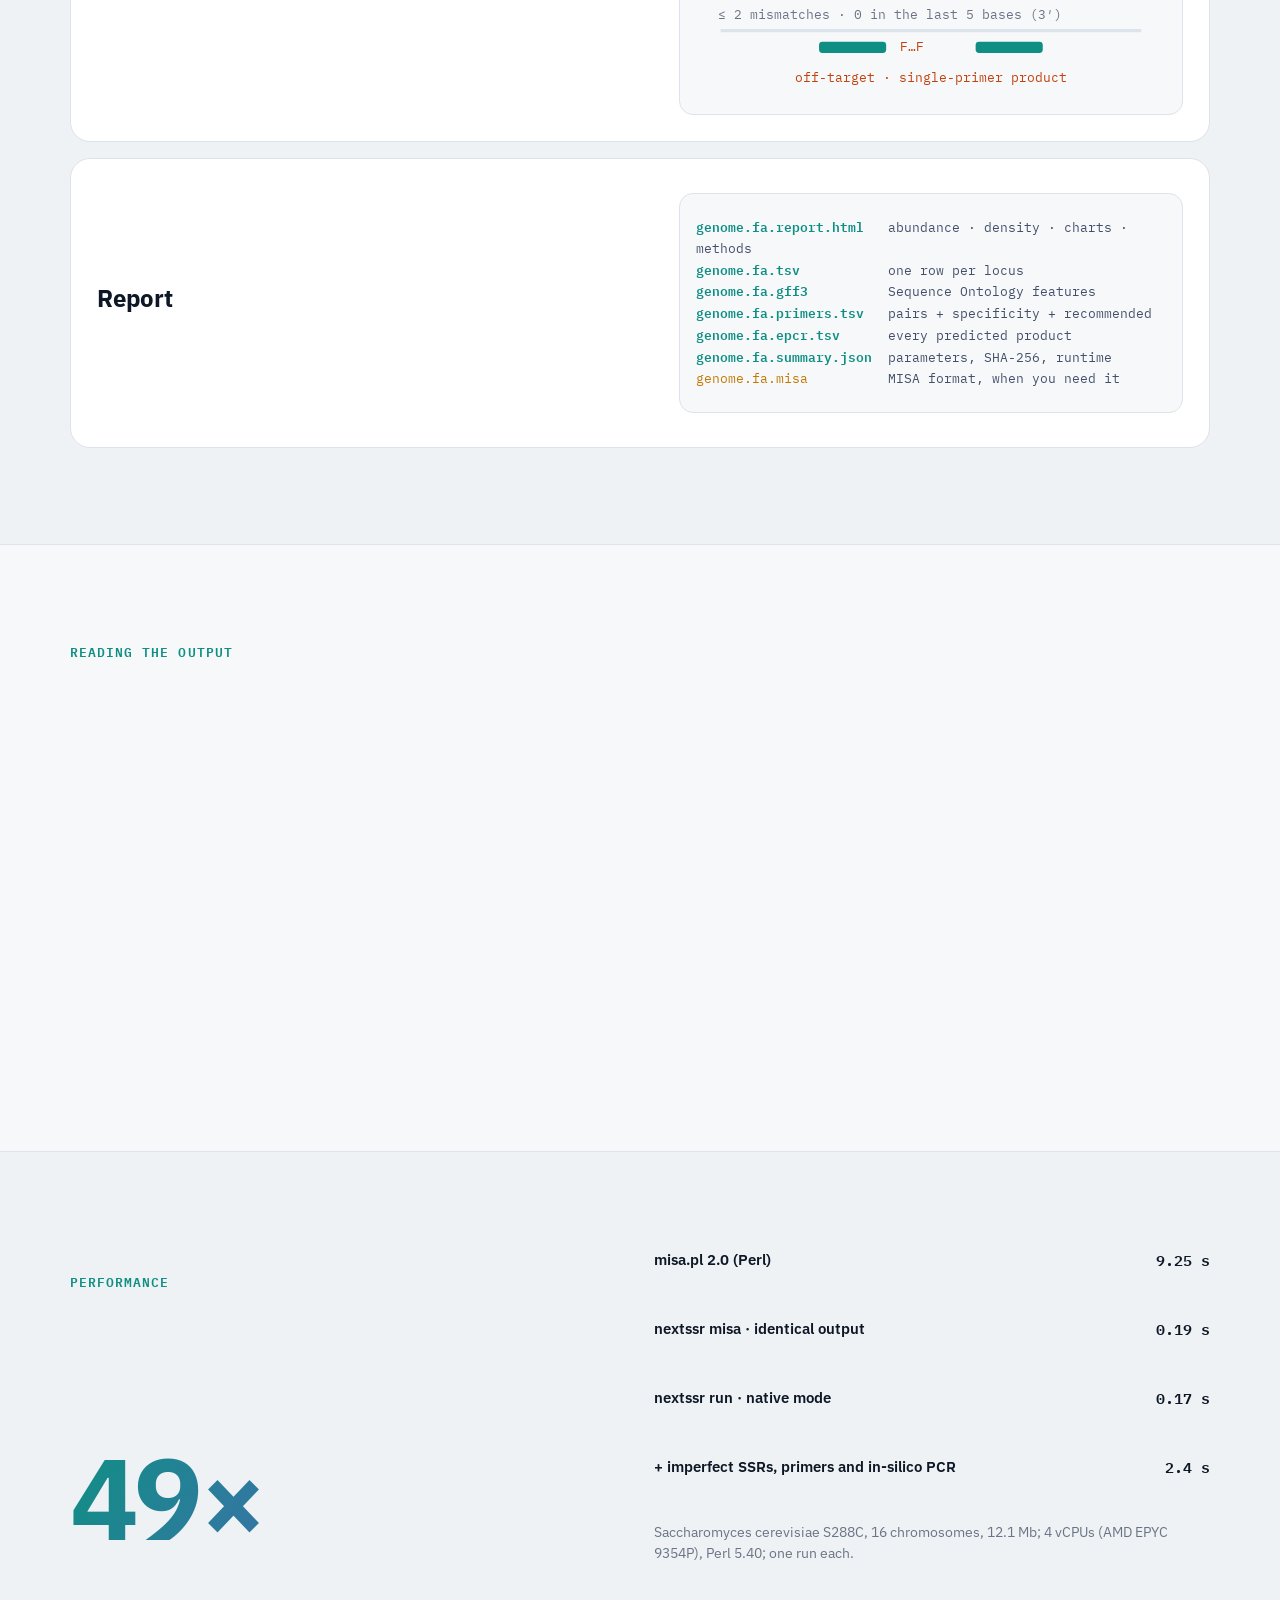
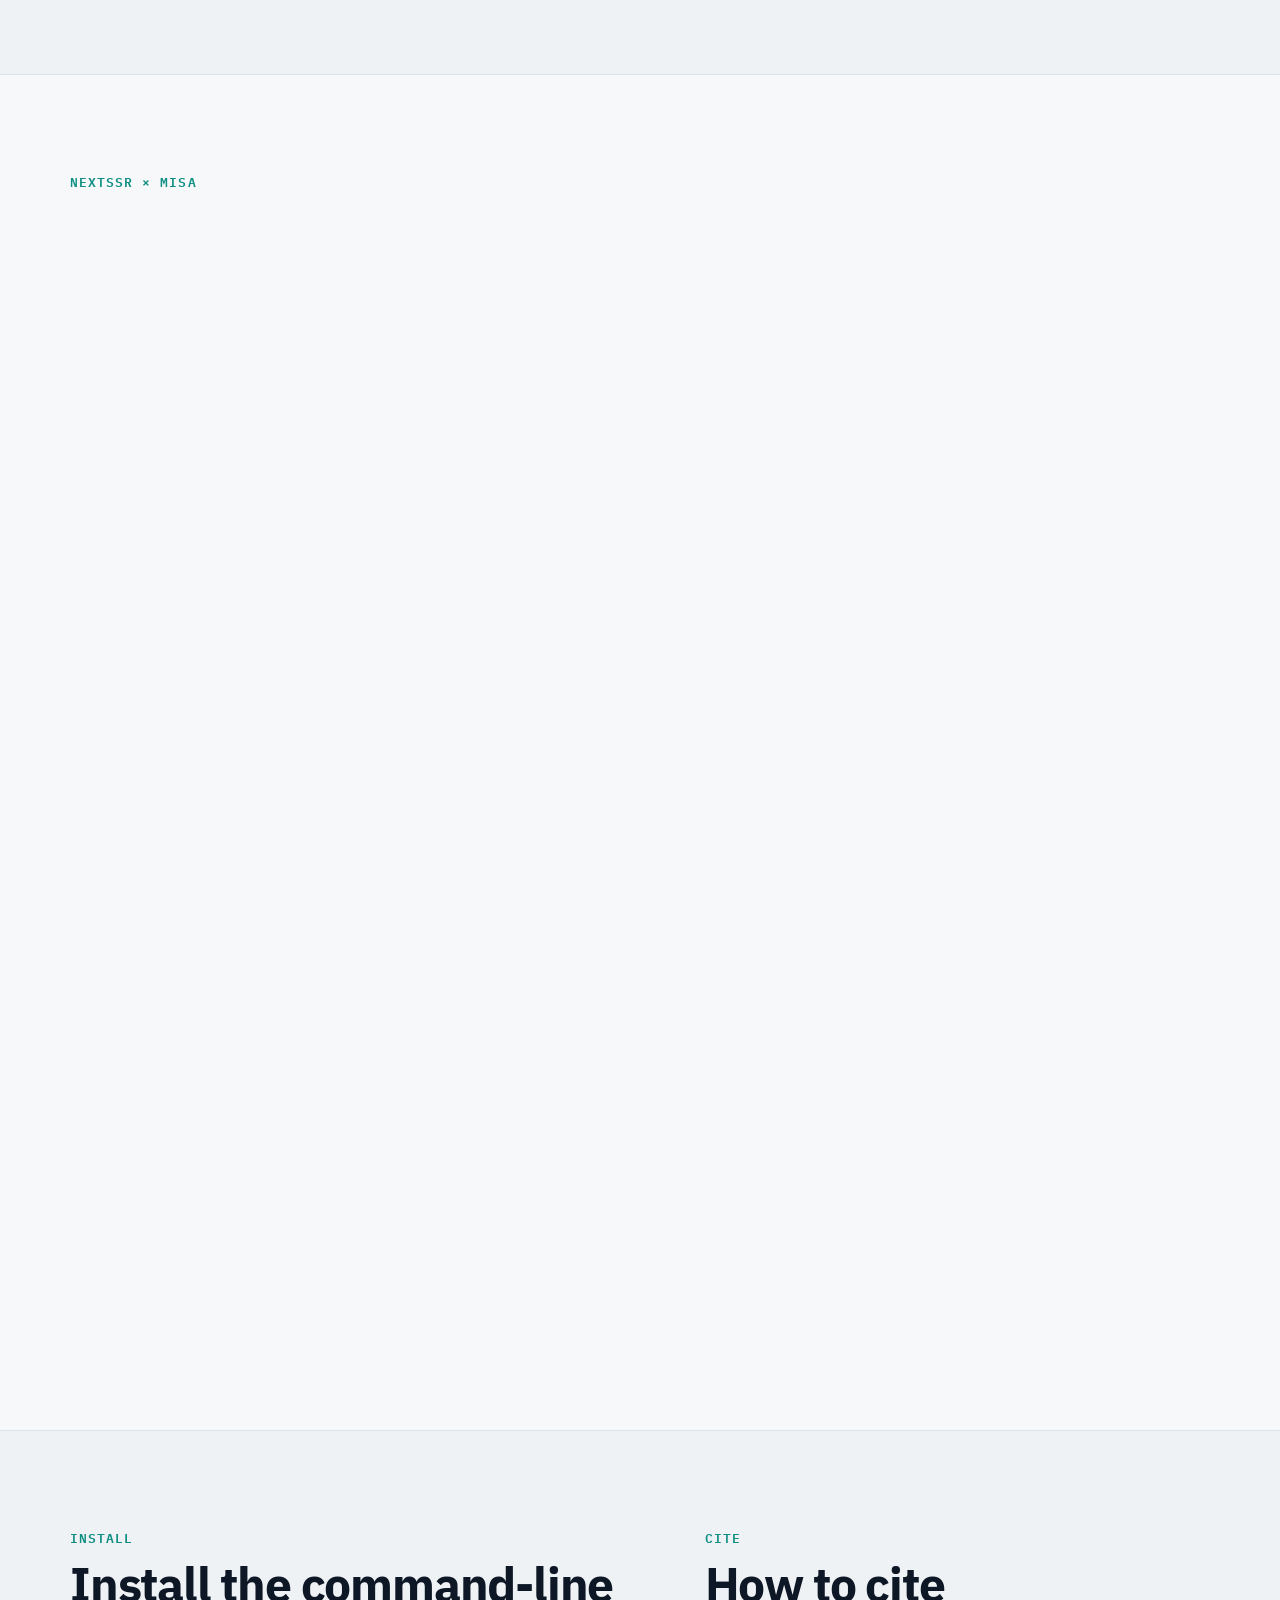
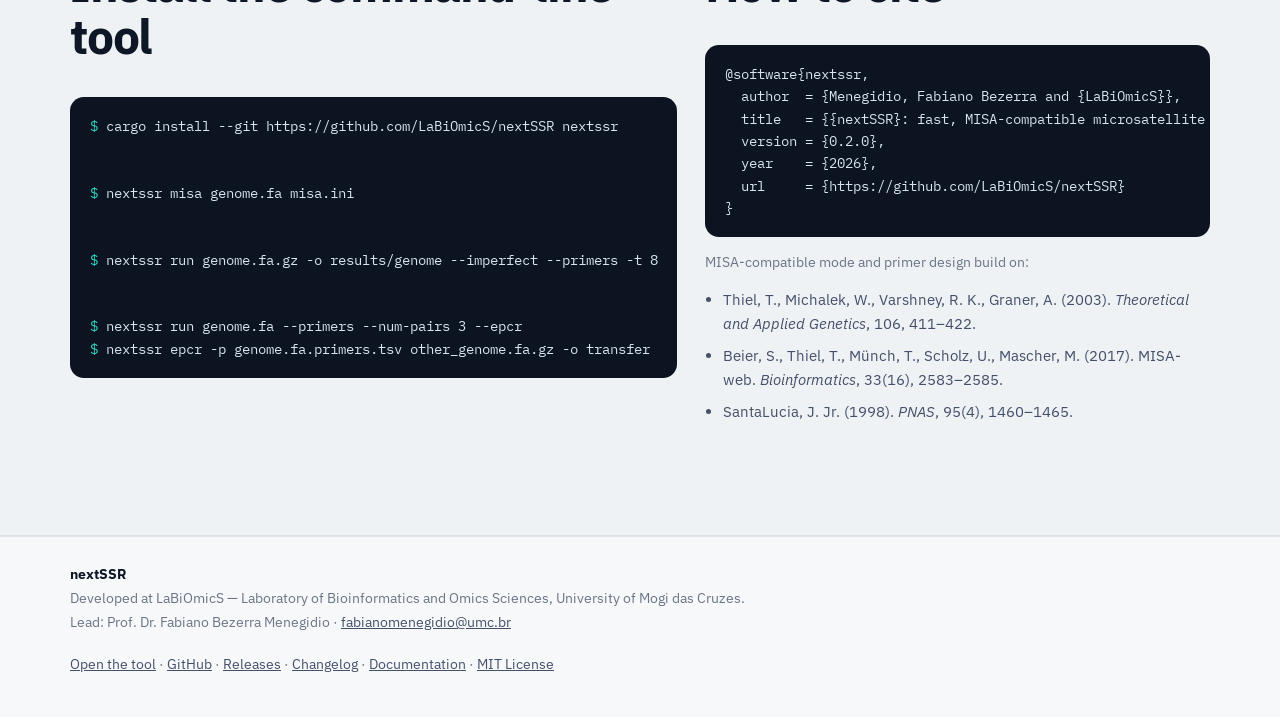
==== commit da5dc620: "Redesign site; native mode reports one record per SSR - New presentation page (index.html) with an a" ====
--- a/web/index.html
+++ b/web/index.html
@@ -3,258 +3,336 @@
 <head>
   <meta charset="utf-8">
   <meta name="viewport" content="width=device-width, initial-scale=1">
-  <title>nextSSR — fast, accurate microsatellite finder</title>
-  <meta name="description" content="nextSSR: fast, MISA-compatible microsatellite (SSR) finder with imperfect and compound SSRs and primer design. Runs in your browser (WebAssembly) or on the command line. Available in English, Português and Español.">
+  <title>nextSSR · LaBiOmicS</title>
+  <meta name="description" content="nextSSR: fast, exact microsatellite (SSR) finder, a drop-in replacement for MISA with imperfect and compound SSRs, primer design, in-silico PCR and publication-ready reports. Runs in your browser or on the command line.">
+  <meta property="og:title" content="nextSSR — find every microsatellite">
+  <meta property="og:description" content="MISA-compatible SSR finder in Rust and WebAssembly: no masked repeats, imperfect SSRs, verified primers, rich reports.">
   <link rel="icon" href="data:image/svg+xml,%3Csvg xmlns='http://www.w3.org/2000/svg' viewBox='0 0 32 32'%3E%3Cpath d='M4 8h6v4H4zM10 12h6v4h-6zM16 8h6v4h-6zM22 12h6v4h-6zM4 20h24v4H4z' fill='%230f766e'/%3E%3C/svg%3E">
-  <link rel="stylesheet" href="style.css">
+  <link rel="preconnect" href="https://fonts.googleapis.com">
+  <link rel="preconnect" href="https://fonts.gstatic.com" crossorigin>
+  <link href="https://fonts.googleapis.com/css2?family=IBM+Plex+Mono:wght@400;500;600;700&family=IBM+Plex+Sans:wght@400;500;600;700&display=swap" rel="stylesheet">
+  <link rel="stylesheet" href="landing.css">
 </head>
 <body>
-  <header class="top">
+  <header class="top" id="top">
     <div class="wrap top-inner">
       <a class="brand" href="#">
-        <span class="logo" aria-hidden="true">
-          <svg viewBox="0 0 32 32" width="26" height="26"><path d="M4 8h6v4H4zM10 12h6v4h-6zM16 8h6v4h-6zM22 12h6v4h-6zM4 20h24v4H4z" fill="currentColor"/></svg>
-        </span>
+        <span class="logo" aria-hidden="true"><svg viewBox="0 0 32 32" width="24" height="24"><path d="M4 8h6v4H4zM10 12h6v4h-6zM16 8h6v4h-6zM22 12h6v4h-6zM4 20h24v4H4z" fill="currentColor"/></svg></span>
         <b>nextSSR</b> <span class="ver" id="version"></span>
       </a>
       <nav class="links" aria-label="sections">
         <a href="#problem" data-i18n="nav.problem">The problem</a>
-        <a href="#features" data-i18n="nav.features">Features</a>
-        <a href="#compare" data-i18n="nav.compare">nextSSR × MISA</a>
+        <a href="#solution" data-i18n="nav.solution">How it works</a>
+        <a href="#types" data-i18n="nav.types">SSR types</a>
+        <a href="#performance" data-i18n="nav.performance">Performance</a>
         <a href="#install" data-i18n="nav.install">Install</a>
         <a href="#cite" data-i18n="nav.cite">Cite</a>
-        <a class="cta-small" href="#run" data-i18n="nav.run">Run online</a>
+        <a href="https://github.com/LaBiOmicS/nextSSR" rel="noopener">GitHub</a>
       </nav>
       <div class="lang" role="group" aria-label="Language">
         <button type="button" data-lang="pt">PT</button>
         <button type="button" data-lang="en">EN</button>
         <button type="button" data-lang="es">ES</button>
       </div>
+      <a class="cta-top" href="app.html" data-i18n="nav.app">Open the tool</a>
     </div>
   </header>
 
   <section class="hero">
     <div class="wrap">
-      <p class="kicker" data-i18n="hero.kicker">Open-source microsatellite (SSR) finder</p>
-      <h1 data-i18n="hero.title">Find microsatellites faster and more accurately, in your browser or on the command line</h1>
-      <p class="lead" data-i18n="hero.lead"></p>
-      <div class="hero-cta">
-        <a class="btn primary" href="#run" data-i18n="hero.run">Run online</a>
-        <a class="btn" href="https://github.com/LaBiOmicS/nextSSR" rel="noopener" data-i18n="hero.github">View on GitHub</a>
-      </div>
-      <ul class="facts">
-        <li data-i18n-html="hero.f1"></li>
-        <li data-i18n-html="hero.f2"></li>
-        <li data-i18n-html="hero.f3"></li>
-      </ul>
+      <p class="eyebrow"><span class="dot"></span><span data-i18n="l.hero.eyebrow">Open-source microsatellite finder · Rust + WebAssembly</span></p>
+      <h1 data-i18n-html="l.hero.title">Find <span class="grad">every</span> microsatellite.</h1>
+      <p class="lead" data-i18n-html="l.hero.lead"></p>
+      <div class="ctas">
+        <a class="btn primary" href="app.html"><span data-i18n="l.hero.cta">Open the online tool</span> <span class="arr">→</span></a>
+        <a class="btn ghost" href="#problem" data-i18n="l.hero.cta2">See the problem</a>
+      </div>
+
+      <div class="scanner" id="scanner" aria-hidden="true">
+        <div class="rows" id="rows"></div>
+        <div class="beam" id="beam"></div>
+        <div class="hud"><span data-i18n="l.hero.hud">SSRs found</span>: <b id="hud-n">0</b></div>
+      </div>
+
+      <div class="stats">
+        <div class="stat"><b><em data-count="49">49</em>×</b><span data-i18n="l.stat1">faster than misa.pl</span><small data-i18n="l.stat1n">yeast genome, 12 Mb, identical output</small></div>
+        <div class="stat"><b><em data-count="100">100</em>%</b><span data-i18n="l.stat2">byte-identical to MISA</span><small data-i18n="l.stat2n">in compatibility mode: .misa and .statistics</small></div>
+        <div class="stat"><b><em data-count="0">0</em> bytes</b><span data-i18n="l.stat3">uploaded</span><small data-i18n="l.stat3n">the online tool runs on your computer</small></div>
+      </div>
     </div>
   </section>
 
   <main>
-    <section class="wrap block" id="problem">
-      <h2 data-i18n="problem.title">The problem</h2>
-      <p class="lead2" data-i18n="problem.lead"></p>
-      <div class="problems">
-        <div class="problem" data-i18n-html="problem.p1"></div>
-        <div class="problem" data-i18n-html="problem.p2"></div>
-        <div class="problem" data-i18n-html="problem.p3"></div>
-        <div class="problem" data-i18n-html="problem.p4"></div>
-      </div>
-      <figure class="masking" aria-label="example">
-        <pre><span class="dim">…CCCCG</span><span class="hl-a">AAAAAAAAAAAAA</span><span class="hl-b">AAGAAGAAGAAGAAG</span><span class="dim">CCTCG…</span></pre>
-        <figcaption>
-          <span><b>misa.pl</b>: <code>(A)15</code></span>
-          <span><b>nextSSR</b>: <code>(A)15{-2}(AAG)5</code> · <code>c*</code></span>
-        </figcaption>
-      </figure>
-    </section>
-
-    <section class="wrap block" id="features">
-      <h2 data-i18n="features.title">What nextSSR does</h2>
-      <div class="features">
-        <article><h3 data-i18n="features.f1t"></h3><p data-i18n-html="features.f1"></p></article>
-        <article><h3 data-i18n="features.f2t"></h3><p data-i18n-html="features.f2"></p></article>
-        <article><h3 data-i18n="features.f3t"></h3><p data-i18n-html="features.f3"></p></article>
-        <article><h3 data-i18n="features.f4t"></h3><p data-i18n-html="features.f4"></p></article>
-        <article><h3 data-i18n="features.f5t"></h3><p data-i18n-html="features.f5"></p></article>
-        <article><h3 data-i18n="features.f6t"></h3><p data-i18n-html="features.f6"></p></article>
-      </div>
-    </section>
-
-    <section class="wrap block" id="compare">
-      <h2 data-i18n="compare.title">nextSSR × MISA</h2>
-      <div class="table-scroll">
-        <table class="compare">
-          <thead><tr><th data-i18n="compare.feature">Feature</th><th>MISA (misa.pl 2.0)</th><th>nextSSR</th></tr></thead>
-          <tbody>
-            <tr><td data-i18n="compare.r1"></td><td class="ok" data-i18n="compare.yes"></td><td class="ok" data-i18n="compare.yes"></td></tr>
-            <tr><td data-i18n="compare.r2"></td><td class="bad" data-i18n="compare.r2a"></td><td class="ok" data-i18n="compare.r2b"></td></tr>
-            <tr><td data-i18n="compare.r3"></td><td class="bad" data-i18n="compare.no"></td><td class="ok" data-i18n="compare.yes"></td></tr>
-            <tr><td data-i18n="compare.r4"></td><td class="bad" data-i18n="compare.r4a"></td><td class="ok" data-i18n="compare.yes"></td></tr>
-            <tr><td data-i18n="compare.r5"></td><td class="mid" data-i18n="compare.r5a"></td><td class="ok" data-i18n="compare.r5b"></td></tr>
-            <tr><td data-i18n="compare.r6"></td><td class="bad" data-i18n="compare.no"></td><td class="ok" data-i18n="compare.yes"></td></tr>
-            <tr><td data-i18n="compare.r7"></td><td class="bad" data-i18n="compare.no"></td><td class="ok" data-i18n="compare.yes"></td></tr>
-            <tr><td data-i18n="compare.r8"></td><td class="mid" data-i18n="compare.r8a"></td><td class="ok" data-i18n="compare.yes"></td></tr>
-            <tr><td data-i18n="compare.r10"></td><td class="mid" data-i18n="compare.r10a"></td><td class="ok" data-i18n="compare.r10b"></td></tr>
-            <tr><td data-i18n="compare.r9"></td><td class="bad" data-i18n="compare.no"></td><td class="ok" data-i18n="compare.yes"></td></tr>
-          </tbody>
-        </table>
-      </div>
-    </section>
-
-    <section class="run-section" id="run">
-      <div class="wrap">
-        <h2 data-i18n="run.title">Run online</h2>
-        <p class="lead2" data-i18n="run.lead"></p>
-        <div class="grid">
-          <section class="panel" aria-labelledby="input-h">
-            <h3 id="input-h" data-i18n="app.seq">1. Sequences</h3>
-            <label class="drop" id="drop">
-              <input type="file" id="file" accept=".fa,.fasta,.fna,.ffn,.fas,.txt,.gz,.bgz">
-              <span class="drop-main" data-i18n-html="app.drop"></span>
-              <span class="drop-sub" data-i18n="app.dropsub"></span>
-              <span class="drop-file" id="file-name"></span>
-            </label>
-            <details class="paste">
-              <summary data-i18n="app.paste">…or paste sequences</summary>
-              <textarea id="paste" rows="6" spellcheck="false" placeholder=">seq1&#10;ACGT..."></textarea>
-            </details>
-            <button type="button" class="link" id="example" data-i18n="app.example"></button>
-            <p class="privacy"><svg viewBox="0 0 24 24" width="14" height="14" aria-hidden="true"><path d="M7 10V7a5 5 0 0 1 10 0v3h1a1 1 0 0 1 1 1v9a1 1 0 0 1-1 1H6a1 1 0 0 1-1-1v-9a1 1 0 0 1 1-1zm2 0h6V7a3 3 0 0 0-6 0z" fill="currentColor"/></svg> <span data-i18n="app.privacy"></span></p>
-
-            <h3 data-i18n="app.params">2. Parameters</h3>
-            <div class="seg" role="group" aria-label="tool">
-              <button type="button" data-tool="ssr" class="on" data-i18n="app.tool.ssr">Find SSRs</button>
-              <button type="button" data-tool="epcr" data-i18n="app.tool.epcr">In-silico PCR</button>
+    <section class="sec" id="problem">
+      <div class="wrap">
+        <p class="kick" data-i18n="l.prob.kick">The problem</p>
+        <h2 class="reveal" data-i18n="l.prob.title">MISA is the standard. It also has blind spots.</h2>
+        <p class="lead2 reveal" data-i18n-html="l.prob.lead"></p>
+
+        <div class="demo reveal" id="demo">
+          <div class="cases" role="tablist" id="cases">
+            <button type="button" data-case="masking" class="on" data-i18n="l.case.masking.t">Masked repeat</button>
+            <button type="button" data-case="overlap" data-i18n="l.case.overlap.t">Overlapping SSRs</button>
+            <button type="button" data-case="imperfect" data-i18n="l.case.imperfect.t">Interrupted repeat</button>
+            <button type="button" data-case="distant" data-i18n="l.case.distant.t">SSRs merged across 81 bp</button>
+            <button type="button" data-case="own" data-i18n="l.case.own.t">Your sequence</button>
+          </div>
+          <div class="demo-body">
+            <div class="case-text">
+              <div>
+                <h3 id="case-h"></h3>
+                <p id="case-p"></p>
+              </div>
+              <span class="verdict" id="verdict"></span>
             </div>
-            <div id="ssr-params">
-            <div class="field">
-              <label for="mode" data-i18n="app.mode">Detection mode</label>
-              <select id="mode">
-                <option value="native" selected data-i18n="app.mode.native"></option>
-                <option value="misa" data-i18n="app.mode.misa"></option>
-              </select>
+            <div class="own" id="own">
+              <textarea id="own-seq" rows="2" spellcheck="false" maxlength="400">GATCACACACACACACACAAGTTTTTTTTTTTTCAGCATCATCATCATCATGAC</textarea>
+              <small data-i18n="l.case.own.hint">Up to 400 bases. Both engines run live in your browser.</small>
             </div>
-            <fieldset>
-              <legend data-i18n="app.minrep"></legend>
-              <div class="units" id="units"></div>
-            </fieldset>
-            <div class="row">
-              <label class="check"><input type="checkbox" id="compound" checked> <span data-i18n="app.compound"></span></label>
-              <div class="field inline"><label for="maxint" data-i18n="app.maxint"></label><input type="number" id="maxint" value="100" min="0"></div>
+            <div class="viewer" id="viewer"></div>
+            <div class="calls">
+              <div class="call misa"><h4>misa.pl</h4><ul id="call-misa"></ul></div>
+              <div class="call nx"><h4>nextSSR</h4><ul id="call-nx"></ul></div>
             </div>
-            <div class="row">
-              <label class="check"><input type="checkbox" id="imperfect"> <span data-i18n="app.imperfect"></span></label>
-              <div class="field inline"><label for="maxgap" data-i18n="app.maxgap"></label><input type="number" id="maxgap" value="5" min="0"></div>
-              <div class="field inline"><label for="purity" data-i18n="app.purity"></label><input type="number" id="purity" value="0.85" min="0" max="1" step="0.01"></div>
+          </div>
+        </div>
+
+        <div class="problems">
+          <article class="prob reveal">
+            <div class="ic"><svg width="20" height="20" viewBox="0 0 24 24" fill="none" stroke="currentColor" stroke-width="2"><path d="M3 3l18 18M10.6 10.6a2 2 0 002.8 2.8M9.9 4.2A10 10 0 0122 12a10.5 10.5 0 01-2.4 3.4M6.6 6.6A10.5 10.5 0 002 12a10 10 0 0013.4 5.4"/></svg></div>
+            <h3 data-i18n="l.p1.t">Masked SSRs</h3><p data-i18n="l.p1"></p>
+          </article>
+          <article class="prob reveal">
+            <div class="ic"><svg width="20" height="20" viewBox="0 0 24 24" fill="none" stroke="currentColor" stroke-width="2"><path d="M4 7h10M4 12h16M4 17h7"/><path d="M17 4l3 3-3 3"/></svg></div>
+            <h3 data-i18n="l.p2.t">Merged and garbled compounds</h3><p data-i18n="l.p2"></p>
+          </article>
+          <article class="prob reveal">
+            <div class="ic"><svg width="20" height="20" viewBox="0 0 24 24" fill="none" stroke="currentColor" stroke-width="2"><path d="M4 12h5l2-3 2 6 2-3h5"/></svg></div>
+            <h3 data-i18n="l.p3.t">Perfect repeats only</h3><p data-i18n="l.p3"></p>
+          </article>
+          <article class="prob reveal">
+            <div class="ic"><svg width="20" height="20" viewBox="0 0 24 24" fill="none" stroke="currentColor" stroke-width="2"><rect x="3" y="3" width="7" height="7" rx="1"/><rect x="14" y="14" width="7" height="7" rx="1"/><path d="M10 6.5h4v11h-4"/></svg></div>
+            <h3 data-i18n="l.p4.t">A fragmented workflow</h3><p data-i18n="l.p4"></p>
+          </article>
+        </div>
+      </div>
+    </section>
+
+    <section class="sec alt" id="solution">
+      <div class="wrap">
+        <p class="kick" data-i18n="l.sol.kick">How nextSSR solves it</p>
+        <h2 class="reveal" data-i18n="l.sol.title">One engine, from repeat to report.</h2>
+        <p class="lead2 reveal" data-i18n="l.sol.lead"></p>
+        <div class="steps" id="steps">
+          <button type="button" class="step on" data-step="0"><span class="n">1</span><b data-i18n="l.s1.t">Detect</b><span data-i18n="l.s1.s">every maximal repeat</span></button>
+          <button type="button" class="step" data-step="1"><span class="n">2</span><b data-i18n="l.s2.t">Classify</b><span data-i18n="l.s2.s">one record per SSR</span></button>
+          <button type="button" class="step" data-step="2"><span class="n">3</span><b data-i18n="l.s3.t">Design primers</b><span data-i18n="l.s3.s">SantaLucia thermodynamics</span></button>
+          <button type="button" class="step" data-step="3"><span class="n">4</span><b data-i18n="l.s4.t">Verify</b><span data-i18n="l.s4.s">in-silico PCR, both strands</span></button>
+          <button type="button" class="step" data-step="4"><span class="n">5</span><b data-i18n="l.s5.t">Report</b><span data-i18n="l.s5.s">ready for the manuscript</span></button>
+        </div>
+
+        <div class="stage" data-stage="0">
+          <div><h3 data-i18n="l.s1.t">Detect</h3><p data-i18n-html="l.s1.p"></p></div>
+          <div class="vis"><pre><span class="c">misa.pl</span>  regex scan, left to right
+  …CCCCG<span class="c">AAAAAAAAAAAAAAA</span>GAAGAAGAAGAAGCC…
+  (A)15 ✓   (AAG)5 <span class="c">✗ consumed by the rejected match</span>
+
+<span class="h">nextSSR</span>  maximal runs, every unit size
+  …CCCCG<span class="h">AAAAAAAAAAAAAAA</span>GAAGAAGAAGAAGCC…
+                <span class="a">AAGAAGAAGAAGAAG</span>
+  (A)15 ✓   (AAG)5 ✓   →  <span class="h">(A)15{-2}(AAG)5</span></pre></div>
+        </div>
+        <div class="stage" data-stage="1" hidden>
+          <div><h3 data-i18n="l.s2.t">Classify</h3><p data-i18n-html="l.s2.p"></p></div>
+          <div class="vis"><pre><span class="h">p2</span>   (CA)7                    <span class="c"># each SSR on its own</span>
+<span class="h">p2</span>   (TG)7                    <span class="c"># 5 bp later: not merged</span>
+<span class="h">c*</span>   (A)13<span class="a">{-1}</span>(AG)8           <span class="c"># sharing 1 base</span>
+<span class="h">i2</span>   (AG)7<span class="a">t</span>(AG)4    purity 0.957 <span class="c"># substitution</span>
+<span class="h">i3</span>   (CTT)6<span class="a">c</span>(TCT)5   purity 0.971 <span class="c"># deletion, phase shift</span></pre></div>
+        </div>
+        <div class="stage" data-stage="2" hidden>
+          <div><h3 data-i18n="l.s3.t">Design primers</h3><p data-i18n-html="l.s3.p"></p></div>
+          <div class="vis tmcalc">
+            <label for="tm-in" data-i18n="l.tm.label">Try a primer (melting temperature, live)</label>
+            <input id="tm-in" value="AGCTGCATGCAGTCAGTCAG" maxlength="40" spellcheck="false" autocomplete="off">
+            <div class="tmout">
+              <div><b id="tm-v">–</b><span>Tm (°C)</span></div>
+              <div><b id="tm-gc">–</b><span>GC</span></div>
+              <div><b id="tm-len">–</b><span data-i18n="l.tm.len">length (nt)</span></div>
             </div>
-            <div class="row">
-              <label class="check"><input type="checkbox" id="primers"> <span data-i18n="app.primers"></span></label>
-            </div>
-            <div class="primer-opts" id="primer-opts" hidden>
-              <div class="field inline"><label data-i18n="app.product"></label><input type="number" id="pmin" value="100"><span>–</span><input type="number" id="pmax" value="300"></div>
-              <div class="field inline"><label data-i18n="app.tm"></label><input type="number" id="tmin" value="57" step="0.5"><input type="number" id="topt" value="60" step="0.5"><input type="number" id="tmax" value="63" step="0.5"></div>
-              <div class="field inline"><label data-i18n="app.size"></label><input type="number" id="smin" value="18"><input type="number" id="sopt" value="20"><input type="number" id="smax" value="27"></div>
-              <div class="field inline"><label data-i18n="app.gc"></label><input type="number" id="gmin" value="30"><input type="number" id="gmax" value="70"></div>
-              <div class="field inline"><label for="npairs" data-i18n="app.npairs"></label><input type="number" id="npairs" value="1" min="1" max="20"></div>
-              <label class="check"><input type="checkbox" id="epcr"> <span data-i18n="app.epcr"></span></label>
-            </div>
-            <div class="field inline"><label for="flank" data-i18n="app.flank"></label><input type="number" id="flank" value="0" min="0" max="10000"></div>
-            </div>
-            <div id="epcr-params" hidden>
-              <div class="field">
-                <label for="primer-list" data-i18n="app.plist">Primer pairs</label>
-                <textarea id="primer-list" rows="6" spellcheck="false" placeholder="marker1  ACGTGCTAGCTAGGATCGAT  GCTAGCTACGATCGATCGTA"></textarea>
-                <small class="hint" data-i18n="app.plist.hint"></small>
-              </div>
-            </div>
-            <div class="primer-opts" id="epcr-opts" hidden>
-              <div class="field inline"><label for="mm" data-i18n="app.epcr.mm"></label><input type="number" id="mm" value="2" min="0" max="10"></div>
-              <div class="field inline"><label for="mm3" data-i18n="app.epcr.mm3"></label><input type="number" id="mm3" value="0" min="0" max="10"></div>
-              <div class="field inline"><label for="len3" data-i18n="app.epcr.len3"></label><input type="number" id="len3" value="5" min="0" max="50"></div>
-              <div class="field inline"><label for="emax" data-i18n="app.epcr.maxp"></label><input type="number" id="emax" value="2000" min="1" max="1000000"></div>
-            </div>
-
-            <button type="button" class="run" id="run-btn" disabled data-i18n="app.run">Find SSRs</button>
-            <div class="progress" id="progress" hidden>
-              <div class="bar"><span id="bar"></span></div>
-              <p id="progress-text"></p>
-            </div>
-            <p class="error" id="error" hidden></p>
-          </section>
-
-          <section class="panel results" aria-labelledby="res-h">
-            <h3 id="res-h" data-i18n="app.results">3. Results</h3>
-            <p class="empty" id="empty" data-i18n="app.empty"></p>
-            <div id="results" hidden>
-              <div class="cards" id="cards"></div>
-              <div class="downloads" id="downloads"></div>
-              <div class="two">
-                <div>
-                  <h4 data-i18n="app.byunit">SSRs by unit size</h4>
-                  <div class="bars" id="unit-bars"></div>
-                </div>
-                <div>
-                  <h4 data-i18n="app.classes">Most frequent motif classes</h4>
-                  <table class="mini" id="classes"></table>
-                </div>
-              </div>
-              <h4><span data-i18n="app.loci">Loci</span> <small id="table-note"></small></h4>
-              <div class="filters">
-                <input type="search" id="filter" data-i18n-placeholder="app.filter">
-              </div>
-              <div class="table-wrap"><table class="loci" id="loci"></table></div>
-            </div>
-            <div id="epcr-results" hidden>
-              <div class="cards" id="ecards"></div>
-              <p class="warn" id="esat" hidden data-i18n="dyn.epcr.saturated"></p>
-              <div class="downloads" id="edownloads"></div>
-              <div class="filters">
-                <input type="search" id="efilter" data-i18n-placeholder="app.filter">
-              </div>
-              <div class="table-wrap"><table class="loci" id="epairs"></table></div>
-            </div>
-          </section>
-        </div>
-      </div>
-    </section>
-
-    <section class="wrap block" id="install">
-      <h2 data-i18n="install.title">Install the command-line tool</h2>
-      <p data-i18n="install.lead"></p>
-<pre class="code"><code>cargo install --git https://github.com/LaBiOmicS/nextSSR nextssr</code></pre>
-      <h3 data-i18n="install.usage">Usage</h3>
-<pre class="code"><code><span class="c" data-i18n="install.c1"></span>
-nextssr misa genome.fa misa.ini
+            <div class="gauge"><i id="tm-g"></i></div>
+            <div class="gauge-l"><span>45 °C</span><span data-i18n="l.tm.window">default window 57–63 °C</span><span>75 °C</span></div>
+          </div>
+        </div>
+        <div class="stage" data-stage="3" hidden>
+          <div><h3 data-i18n="l.s4.t">Verify</h3><p data-i18n-html="l.s4.p"></p></div>
+          <div class="vis">
+            <svg class="epcr" viewBox="0 0 420 200" role="img" aria-label="in-silico PCR">
+              <text x="0" y="30">5′</text><text x="404" y="30">3′</text>
+              <text x="0" y="74">3′</text><text x="404" y="74">5′</text>
+              <line x1="22" x2="398" y1="26" y2="26" stroke="var(--line)" stroke-width="3"/>
+              <line x1="22" x2="398" y1="70" y2="70" stroke="var(--line)" stroke-width="3"/>
+              <rect x="70" y="36" width="60" height="10" rx="3" fill="var(--teal)"/><path d="M130 41l10-0" stroke="var(--teal)" stroke-width="2"/><path d="M136 36l8 5-8 5" fill="var(--teal)"/>
+              <rect x="290" y="50" width="60" height="10" rx="3" fill="var(--violet)"/><path d="M284 50l-8 5 8 5" fill="var(--violet)"/>
+              <rect x="70" y="86" width="280" height="12" rx="4" fill="color-mix(in srgb, var(--teal) 25%, transparent)"/>
+              <text x="210" y="96" text-anchor="middle" style="fill:var(--ink)">designed product · 1 hit = specific</text>
+              <line x1="22" x2="398" y1="140" y2="140" stroke="var(--line)" stroke-width="3"/>
+              <rect x="110" y="150" width="60" height="10" rx="3" fill="var(--teal)"/>
+              <rect x="250" y="150" width="60" height="10" rx="3" fill="var(--teal)"/>
+              <text x="182" y="158" style="fill:var(--coral)">F…F</text>
+              <text x="210" y="186" text-anchor="middle" style="fill:var(--coral)">off-target · single-primer product</text>
+              <text x="20" y="130">≤ 2 mismatches · 0 in the last 5 bases (3′)</text>
+            </svg>
+          </div>
+        </div>
+        <div class="stage" data-stage="4" hidden>
+          <div><h3 data-i18n="l.s5.t">Report</h3><p data-i18n-html="l.s5.p"></p></div>
+          <div class="vis"><pre><span class="h">genome.fa.report.html</span>   abundance · density · charts · methods
+<span class="h">genome.fa.tsv</span>           one row per locus
+<span class="h">genome.fa.gff3</span>          Sequence Ontology features
+<span class="h">genome.fa.primers.tsv</span>   pairs + specificity + recommended
+<span class="h">genome.fa.epcr.tsv</span>      every predicted product
+<span class="h">genome.fa.summary.json</span>  parameters, SHA-256, runtime
+<span class="a">genome.fa.misa</span>          MISA format, when you need it</pre></div>
+        </div>
+      </div>
+    </section>
+
+    <section class="sec" id="types">
+      <div class="wrap">
+        <p class="kick" data-i18n="l.ty.kick">Reading the output</p>
+        <h2 class="reveal" data-i18n="l.ty.title">SSR types and notation</h2>
+        <p class="lead2 reveal" data-i18n-html="l.ty.lead"></p>
+        <div class="table-scroll reveal">
+          <table class="compare types">
+            <thead><tr><th data-i18n="l.ty.h1">Type</th><th data-i18n="l.ty.h2">Example</th><th data-i18n="l.ty.h3">Meaning</th><th data-i18n="l.ty.h4">Reported by</th></tr></thead>
+            <tbody>
+              <tr><td><code>p1</code> … <code>p6</code></td><td><code>(A)15</code> · <code>(AG)8</code> · <code>(CTT)6</code></td><td data-i18n-html="l.ty.p"></td><td data-i18n="l.ty.both">MISA and nextSSR</td></tr>
+              <tr><td><code>i1</code> … <code>i6</code></td><td><code>(AG)7t(AG)4</code></td><td data-i18n-html="l.ty.i"></td><td data-i18n-html="l.ty.ionly"></td></tr>
+              <tr><td><code>c*</code></td><td><code>(A)15{-2}(AAG)5</code><br><code>(A)15(AAG)5*</code></td><td data-i18n-html="l.ty.cs"></td><td data-i18n="l.ty.both">MISA and nextSSR</td></tr>
+              <tr><td><code>c</code></td><td><code>(CA)7cggtc(TG)7</code></td><td data-i18n-html="l.ty.c"></td><td data-i18n-html="l.ty.conly"></td></tr>
+            </tbody>
+          </table>
+        </div>
+        <p class="note" data-i18n-html="l.ty.note"></p>
+      </div>
+    </section>
+
+    <section class="sec alt" id="performance">
+      <div class="wrap perf">
+        <div>
+          <p class="kick" data-i18n="l.perf.kick">Performance</p>
+          <h2 class="reveal" data-i18n="l.perf.title">Seconds become milliseconds.</h2>
+          <p class="lead2 reveal" data-i18n="l.perf.lead"></p>
+          <div class="big" id="speedup">49×</div>
+        </div>
+        <div>
+          <div class="bars" id="bars">
+            <div class="bar-row"><div class="lab"><b>misa.pl 2.0 (Perl)</b><span>9.25 s</span></div><div class="bar-track"><div class="bar-fill slow" data-w="100"></div></div></div>
+            <div class="bar-row"><div class="lab"><b data-i18n="l.perf.b2">nextssr misa · identical output</b><span>0.19 s</span></div><div class="bar-track"><div class="bar-fill fast" data-w="2.05"></div></div></div>
+            <div class="bar-row"><div class="lab"><b data-i18n="l.perf.b3">nextssr run · native mode</b><span>0.17 s</span></div><div class="bar-track"><div class="bar-fill fast" data-w="1.84"></div></div></div>
+            <div class="bar-row"><div class="lab"><b data-i18n="l.perf.b4">+ imperfect SSRs, primers and in-silico PCR</b><span>2.4 s</span></div><div class="bar-track"><div class="bar-fill fast" data-w="25.9"></div></div></div>
+          </div>
+          <p class="note" data-i18n="l.perf.note">Saccharomyces cerevisiae S288C, 16 chromosomes, 12.1 Mb; 4 vCPUs (AMD EPYC 9354P), Perl 5.40; one run each.</p>
+        </div>
+      </div>
+    </section>
+
+    <section class="sec" id="compare">
+      <div class="wrap">
+        <p class="kick">nextSSR × MISA</p>
+        <h2 class="reveal" data-i18n="l.cmp.title">Everything MISA does, and what it does not.</h2>
+        <div class="table-scroll reveal">
+          <table class="compare">
+            <thead><tr><th data-i18n="compare.feature">Feature</th><th>MISA (misa.pl 2.0)</th><th>nextSSR</th></tr></thead>
+            <tbody>
+              <tr><td data-i18n="compare.r1"></td><td class="ok" data-i18n="compare.yes"></td><td class="ok" data-i18n="compare.yes"></td></tr>
+              <tr><td data-i18n="compare.r2"></td><td class="bad" data-i18n="compare.r2a"></td><td class="ok" data-i18n="compare.r2b"></td></tr>
+              <tr><td data-i18n="compare.r11"></td><td class="bad" data-i18n="compare.r11a"></td><td class="ok" data-i18n="compare.r11b"></td></tr>
+              <tr><td data-i18n="compare.r3"></td><td class="bad" data-i18n="compare.no"></td><td class="ok" data-i18n="compare.yes"></td></tr>
+              <tr><td data-i18n="compare.r4"></td><td class="bad" data-i18n="compare.r4a"></td><td class="ok" data-i18n="compare.yes"></td></tr>
+              <tr><td data-i18n="compare.r5"></td><td class="mid" data-i18n="compare.r5a"></td><td class="ok" data-i18n="compare.r5b"></td></tr>
+              <tr><td data-i18n="compare.r9"></td><td class="bad" data-i18n="compare.no"></td><td class="ok" data-i18n="compare.yes"></td></tr>
+              <tr><td data-i18n="compare.r10"></td><td class="mid" data-i18n="compare.r10a"></td><td class="ok" data-i18n="compare.r10b"></td></tr>
+              <tr><td data-i18n="compare.r6"></td><td class="bad" data-i18n="compare.no"></td><td class="ok" data-i18n="compare.yes"></td></tr>
+              <tr><td data-i18n="compare.r7"></td><td class="bad" data-i18n="compare.no"></td><td class="ok" data-i18n="compare.yes"></td></tr>
+              <tr><td data-i18n="compare.r8"></td><td class="mid" data-i18n="compare.r8a"></td><td class="ok" data-i18n="compare.yes"></td></tr>
+            </tbody>
+          </table>
+        </div>
+      </div>
+    </section>
+
+    <section class="sec">
+      <div class="wrap">
+        <div class="band reveal">
+          <div>
+            <h2 data-i18n="l.band.title">Your genome, analysed in your browser.</h2>
+            <p data-i18n="l.band.p"></p>
+          </div>
+          <a class="btn primary" href="app.html"><span data-i18n="l.hero.cta">Open the online tool</span> <span class="arr">→</span></a>
+        </div>
+      </div>
+    </section>
+
+    <section class="sec alt" id="install">
+      <div class="wrap two">
+        <div>
+          <p class="kick" data-i18n="nav.install">Install</p>
+          <h2 data-i18n="install.title">Install the command-line tool</h2>
+          <p class="lead2" data-i18n="install.lead"></p>
+<pre class="code"><code><span class="p">$ </span>cargo install --git https://github.com/LaBiOmicS/nextSSR nextssr
+
+<span class="c" data-i18n="install.c1"></span>
+<span class="p">$ </span>nextssr misa genome.fa misa.ini
 
 <span class="c" data-i18n="install.c2"></span>
-nextssr run genome.fa.gz -o results/genome --imperfect --primers -t 8 \
-    -f tsv,gff3,bed,misa,statistics,json
-
-<span class="c" data-i18n="install.c3"></span>
-nextssr tm AGCTGCATGCAGTCAGTCAG
+<span class="p">$ </span>nextssr run genome.fa.gz -o results/genome --imperfect --primers -t 8
 
 <span class="c" data-i18n="install.c4"></span>
-nextssr run genome.fa --primers --num-pairs 3 --epcr
-nextssr epcr -p genome.fa.primers.tsv other_genome.fa.gz -o transfer</code></pre>
-    </section>
-
-    <section class="wrap block" id="cite">
-      <h2 data-i18n="cite.title">How to cite</h2>
-      <p data-i18n="cite.lead"></p>
-      <ul class="refs">
-        <li>Menegidio, F. <i>nextSSR: fast, MISA-compatible microsatellite finder</i>. <a href="https://github.com/LaBiOmicS/nextSSR">https://github.com/LaBiOmicS/nextSSR</a></li>
-        <li>Thiel, T., Michalek, W., Varshney, R. K., Graner, A. (2003). Exploiting EST databases for the development and characterization of gene-derived SSR-markers in barley (<i>Hordeum vulgare</i> L.). <i>Theoretical and Applied Genetics</i>, 106, 411–422.</li>
-        <li>Beier, S., Thiel, T., Münch, T., Scholz, U., Mascher, M. (2017). MISA-web: a web server for microsatellite prediction. <i>Bioinformatics</i>, 33(16), 2583–2585.</li>
-        <li>SantaLucia, J. Jr. (1998). A unified view of polymer, dumbbell, and oligonucleotide DNA nearest-neighbor thermodynamics. <i>PNAS</i>, 95(4), 1460–1465.</li>
-      </ul>
+<span class="p">$ </span>nextssr run genome.fa --primers --num-pairs 3 --epcr
+<span class="p">$ </span>nextssr epcr -p genome.fa.primers.tsv other_genome.fa.gz -o transfer</code></pre>
+        </div>
+        <div id="cite">
+          <p class="kick" data-i18n="nav.cite">Cite</p>
+          <h2 data-i18n="cite.title">How to cite</h2>
+          <p class="lead2" data-i18n="cite.lead"></p>
+<pre class="code cite"><code>@software{nextssr,
+  author  = {Menegidio, Fabiano Bezerra and {LaBiOmicS}},
+  title   = {{nextSSR}: fast, MISA-compatible microsatellite finder},
+  version = {<span id="cite-ver">0.2.0</span>},
+  year    = {2026},
+  url     = {https://github.com/LaBiOmicS/nextSSR}
+}</code></pre>
+          <p class="note" data-i18n="cite.misa">MISA-compatible mode and primer design build on:</p>
+          <ul class="refs">
+            <li>Thiel, T., Michalek, W., Varshney, R. K., Graner, A. (2003). <i>Theoretical and Applied Genetics</i>, 106, 411–422.</li>
+            <li>Beier, S., Thiel, T., Münch, T., Scholz, U., Mascher, M. (2017). MISA-web. <i>Bioinformatics</i>, 33(16), 2583–2585.</li>
+            <li>SantaLucia, J. Jr. (1998). <i>PNAS</i>, 95(4), 1460–1465.</li>
+          </ul>
+        </div>
+      </div>
     </section>
   </main>
 
   <footer class="foot">
-    <div class="wrap"><span data-i18n="foot"></span> · <a href="https://github.com/LaBiOmicS/nextSSR">GitHub</a></div>
+    <div class="wrap foot-grid">
+      <div>
+        <b>nextSSR</b><br>
+        <span data-i18n="foot.dev">Developed at LaBiOmicS — Laboratory of Bioinformatics and Omics Sciences, University of Mogi das Cruzes.</span><br>
+        <span data-i18n="foot.lead">Lead</span>: Prof. Dr. Fabiano Bezerra Menegidio · <a href="mailto:fabianomenegidio@umc.br">fabianomenegidio@umc.br</a>
+      </div>
+      <div class="foot-links">
+        <a href="app.html" data-i18n="nav.app">Open the tool</a> ·
+        <a href="https://github.com/LaBiOmicS/nextSSR">GitHub</a> ·
+        <a href="https://github.com/LaBiOmicS/nextSSR/releases">Releases</a> ·
+        <a href="https://github.com/LaBiOmicS/nextSSR/blob/main/CHANGELOG.md">Changelog</a> ·
+        <a href="https://github.com/LaBiOmicS/nextSSR#readme" data-i18n="foot.docs">Documentation</a> ·
+        <a href="https://github.com/LaBiOmicS/nextSSR/blob/main/LICENSE" data-i18n="foot.mit">MIT License</a>
+      </div>
+    </div>
   </footer>
 
-  <script type="module" src="app.js"></script>
+  <script type="module" src="landing.js"></script>
 </body>
 </html>
--- a/web/landing.css
+++ b/web/landing.css
@@ -0,0 +1,302 @@
+/* nextSSR presentation page */
+:root {
+  color-scheme: light;
+  --bg: #f7f8fa;
+  --bg-2: #eef2f4;
+  --panel: #ffffff;
+  --ink: #0d1726;
+  --ink-2: #44506a;
+  --muted: #6b7486;
+  --line: #dde3ea;
+  --teal: #0f8f83;
+  --teal-2: #14b8a6;
+  --teal-soft: #e0f3f0;
+  --amber: #c27803;
+  --amber-soft: #fdf1dc;
+  --coral: #c2410c;
+  --coral-soft: #fde9df;
+  --violet: #6d4fd6;
+  --good: #067647;
+  --bad: #b42318;
+  --code: #eef1f5;
+  --radius: 14px;
+  --sans: "IBM Plex Sans", system-ui, -apple-system, "Segoe UI", Roboto, sans-serif;
+  --mono: "IBM Plex Mono", ui-monospace, SFMono-Regular, Menlo, Consolas, monospace;
+  /* hero is always dark */
+  --h-bg: #050b14;
+  --h-ink: #eef4f7;
+  --h-ink-2: #a9b8c6;
+  --h-teal: #2dd4bf;
+  --h-amber: #fbbf24;
+  --h-violet: #a78bfa;
+}
+@media (prefers-color-scheme: dark) {
+  :root:where(:not([data-theme="light"])) {
+    color-scheme: dark;
+    --bg: #0a1018;
+    --bg-2: #0e1621;
+    --panel: #121b27;
+    --ink: #e8eef4;
+    --ink-2: #b2bfcc;
+    --muted: #8492a3;
+    --line: #233041;
+    --teal: #2dd4bf;
+    --teal-2: #14b8a6;
+    --teal-soft: #0d2c2b;
+    --amber: #fbbf24;
+    --amber-soft: #2d230d;
+    --coral: #fb923c;
+    --coral-soft: #321a10;
+    --violet: #a78bfa;
+    --good: #47cd89;
+    --bad: #f97066;
+    --code: #1a2533;
+  }
+}
+
+* { box-sizing: border-box; }
+html { scroll-behavior: smooth; }
+@media (prefers-reduced-motion: reduce) { html { scroll-behavior: auto; } }
+html, body { margin: 0; }
+body { background: var(--bg); color: var(--ink); font: 17px/1.6 var(--sans); -webkit-font-smoothing: antialiased; }
+a { color: var(--teal); }
+code { font-family: var(--mono); font-size: .88em; background: var(--code); padding: 1px 6px; border-radius: 5px; }
+.wrap { max-width: 1180px; margin: 0 auto; padding: 0 20px; }
+section[id] { scroll-margin-top: 72px; }
+
+/* ---------- header ---------- */
+.top { position: fixed; inset: 0 0 auto 0; z-index: 30; transition: background .25s, border-color .25s; border-bottom: 1px solid transparent; }
+.top.solid { background: color-mix(in srgb, var(--h-bg) 88%, transparent); backdrop-filter: blur(10px); border-bottom-color: #ffffff14; }
+.top-inner { display: flex; align-items: center; gap: 20px; height: 64px; }
+.brand { display: flex; align-items: center; gap: 9px; color: var(--h-ink); text-decoration: none; font-size: 19px; }
+.brand .logo { color: var(--h-teal); display: grid; place-items: center; width: 34px; height: 34px; border-radius: 9px; background: #2dd4bf1f; }
+.brand .ver { color: var(--h-ink-2); font: 12px var(--mono); }
+.links { display: flex; gap: 22px; margin-left: auto; font-size: 14.5px; }
+.links a { color: var(--h-ink-2); text-decoration: none; }
+.links a:hover { color: var(--h-ink); }
+.lang { display: flex; border: 1px solid #ffffff2a; border-radius: 99px; overflow: hidden; }
+.lang button { font: 600 12px var(--sans); background: none; border: 0; color: var(--h-ink-2); padding: 5px 10px; cursor: pointer; }
+.lang button.on { background: var(--h-teal); color: #04201d; }
+.cta-top { font-size: 14px; font-weight: 600; color: #04201d; background: var(--h-teal); padding: 7px 14px; border-radius: 99px; text-decoration: none; white-space: nowrap; }
+.cta-top:hover { filter: brightness(1.08); }
+@media (max-width: 900px) { .links { display: none; } .top-inner { gap: 12px; } .lang { margin-left: auto; } }
+@media (max-width: 520px) { .cta-top { display: none; } }
+
+/* ---------- hero ---------- */
+.hero { position: relative; overflow: hidden; background: var(--h-bg); color: var(--h-ink); padding: 128px 0 56px; isolation: isolate; }
+.hero::before { /* glows */
+  content: ""; position: absolute; inset: -20% -10% auto -10%; height: 120%; z-index: -2;
+  background:
+    radial-gradient(42% 46% at 18% 30%, #0f766e66, transparent 70%),
+    radial-gradient(38% 40% at 85% 18%, #4c1d9566, transparent 70%),
+    radial-gradient(50% 50% at 60% 95%, #0e749066, transparent 70%);
+}
+.hero::after { /* grid */
+  content: ""; position: absolute; inset: 0; z-index: -1; opacity: .5;
+  background-image: linear-gradient(#ffffff0b 1px, transparent 1px), linear-gradient(90deg, #ffffff0b 1px, transparent 1px);
+  background-size: 44px 44px;
+  mask-image: radial-gradient(80% 70% at 50% 35%, #000 30%, transparent 100%);
+}
+.eyebrow { display: inline-flex; align-items: center; gap: 8px; font: 500 13px var(--mono); letter-spacing: .04em; color: var(--h-teal); background: #2dd4bf14; border: 1px solid #2dd4bf33; padding: 5px 12px; border-radius: 99px; margin: 0 0 22px; }
+.eyebrow .dot { width: 7px; height: 7px; border-radius: 50%; background: var(--h-teal); box-shadow: 0 0 0 4px #2dd4bf26; }
+.hero h1 { font-size: clamp(42px, 7.2vw, 88px); line-height: 1.02; letter-spacing: -.035em; font-weight: 700; margin: 0; max-width: 14ch; }
+.hero h1 .grad { background: linear-gradient(92deg, var(--h-teal) 5%, #67e8f9 45%, var(--h-amber) 95%); -webkit-background-clip: text; background-clip: text; color: transparent; }
+.hero .lead { font-size: clamp(17px, 1.6vw, 20px); color: var(--h-ink-2); max-width: 62ch; margin: 22px 0 30px; }
+.hero .lead b { color: var(--h-ink); font-weight: 600; }
+.ctas { display: flex; gap: 12px; flex-wrap: wrap; }
+.btn { display: inline-flex; align-items: center; gap: 9px; font: 600 16px var(--sans); text-decoration: none; padding: 13px 22px; border-radius: 12px; border: 1px solid transparent; transition: transform .15s, box-shadow .15s, background .15s; }
+.btn.primary { background: linear-gradient(135deg, #2dd4bf, #22d3ee); color: #03201d; box-shadow: 0 10px 30px -10px #2dd4bfaa; }
+.btn.primary:hover { transform: translateY(-2px); box-shadow: 0 16px 36px -12px #2dd4bfcc; }
+.btn.ghost { color: var(--h-ink); border-color: #ffffff2e; background: #ffffff08; }
+.btn.ghost:hover { background: #ffffff14; }
+.btn .arr { transition: transform .15s; }
+.btn:hover .arr { transform: translateX(3px); }
+
+/* scanner */
+.scanner { position: relative; margin: 54px 0 0; height: 248px; border-radius: 18px; border: 1px solid #ffffff17; background: linear-gradient(180deg, #0a1422cc, #060d18ee); overflow: hidden; box-shadow: 0 30px 80px -40px #000, inset 0 1px 0 #ffffff12; }
+.scanner .rows { position: absolute; inset: 18px 0; display: flex; flex-direction: column; justify-content: space-between; font: 500 15px/1 var(--mono); letter-spacing: .14em; color: #5b6f86; white-space: nowrap; mask-image: linear-gradient(90deg, transparent, #000 6%, #000 94%, transparent); }
+.scanner .row { padding-left: 12px; }
+.scanner .ssr { position: relative; color: #8aa0b8; border-radius: 4px; transition: color .35s, background .35s, box-shadow .35s; }
+.scanner .ssr.lit { color: #04201d; background: var(--h-teal); box-shadow: 0 0 22px #2dd4bf88; }
+.scanner .ssr.lit.c1 { background: var(--h-amber); box-shadow: 0 0 22px #fbbf2488; }
+.scanner .ssr.lit.c2 { background: var(--h-violet); box-shadow: 0 0 22px #a78bfa88; }
+.scanner .tag { position: absolute; left: 0; bottom: calc(100% + 7px); font: 600 11.5px/1 var(--mono); letter-spacing: 0; color: var(--h-ink); background: #0b1626; border: 1px solid #ffffff2e; padding: 4px 7px; border-radius: 6px; opacity: 0; transform: translateY(4px); transition: opacity .3s, transform .3s; pointer-events: none; }
+.scanner .ssr.lit .tag { opacity: 1; transform: none; }
+.scanner .beam { position: absolute; top: 0; bottom: 0; left: 0; width: 2px; background: linear-gradient(180deg, transparent, var(--h-teal), transparent); box-shadow: 0 0 18px 4px #2dd4bf66; will-change: transform; }
+.scanner .beam::after { content: ""; position: absolute; top: 0; bottom: 0; right: 2px; width: 120px; background: linear-gradient(90deg, transparent, #2dd4bf14); }
+.scanner .hud { position: absolute; right: 12px; bottom: 10px; font: 500 12px var(--mono); color: var(--h-ink-2); background: #050b14cc; border: 1px solid #ffffff17; border-radius: 8px; padding: 5px 9px; }
+.scanner .hud b { color: var(--h-teal); }
+
+.stats { display: grid; grid-template-columns: repeat(3, 1fr); gap: 14px; margin-top: 22px; }
+.stat { border: 1px solid #ffffff17; background: #ffffff06; border-radius: 16px; padding: 18px 20px; }
+.stat b { display: block; font: 700 clamp(30px, 4vw, 44px)/1.1 var(--sans); letter-spacing: -.02em; color: var(--h-ink); font-variant-numeric: tabular-nums; }
+.stat b em { font-style: normal; color: var(--h-teal); }
+.stat span { display: block; color: var(--h-ink); font-weight: 500; }
+.stat small { display: block; color: var(--h-ink-2); font-size: 13px; margin-top: 2px; }
+@media (max-width: 760px) { .stats { grid-template-columns: 1fr; } .scanner { height: 210px; } .scanner .rows { font-size: 13px; } }
+
+/* ---------- sections ---------- */
+.sec { padding: 96px 0; }
+.sec.alt { background: var(--bg-2); border-top: 1px solid var(--line); border-bottom: 1px solid var(--line); }
+.kick { font: 600 13px var(--mono); letter-spacing: .08em; text-transform: uppercase; color: var(--teal); margin: 0 0 10px; }
+.sec h2 { font-size: clamp(30px, 4.2vw, 48px); line-height: 1.08; letter-spacing: -.025em; margin: 0 0 14px; max-width: 22ch; }
+.sec .lead2 { font-size: 18.5px; color: var(--ink-2); max-width: 70ch; margin: 0 0 34px; }
+
+/* demo */
+.demo { background: var(--panel); border: 1px solid var(--line); border-radius: 20px; box-shadow: 0 30px 60px -45px #0d172655; overflow: hidden; }
+.cases { display: flex; gap: 6px; flex-wrap: wrap; padding: 14px 16px; border-bottom: 1px solid var(--line); background: color-mix(in srgb, var(--bg-2) 60%, var(--panel)); }
+.cases button { font: 500 14px var(--sans); color: var(--ink-2); background: transparent; border: 1px solid var(--line); border-radius: 99px; padding: 6px 13px; cursor: pointer; transition: all .15s; }
+.cases button:hover { color: var(--ink); border-color: var(--teal); }
+.cases button.on { background: var(--ink); color: var(--bg); border-color: var(--ink); }
+.demo-body { padding: 22px 22px 26px; }
+.case-text { display: grid; grid-template-columns: 1fr auto; gap: 16px; align-items: start; margin-bottom: 18px; }
+.case-text h3 { margin: 0 0 4px; font-size: 21px; letter-spacing: -.01em; }
+.case-text p { margin: 0; color: var(--ink-2); max-width: 72ch; }
+.verdict { font: 600 13px var(--mono); padding: 6px 11px; border-radius: 9px; white-space: nowrap; }
+.verdict.bad { color: var(--coral); background: var(--coral-soft); }
+.verdict.ok { color: var(--good); background: color-mix(in srgb, var(--good) 13%, transparent); }
+@media (max-width: 640px) { .case-text { grid-template-columns: 1fr; } }
+.own { display: none; margin-bottom: 14px; }
+.own.show { display: block; }
+.own textarea { width: 100%; font: 14px/1.5 var(--mono); color: var(--ink); background: var(--bg); border: 1px solid var(--line); border-radius: 10px; padding: 10px 12px; resize: vertical; text-transform: uppercase; }
+.own small { color: var(--muted); }
+
+.viewer { overflow-x: auto; padding-bottom: 6px; }
+.track-grid { display: grid; grid-template-columns: 112px max-content; row-gap: 10px; align-items: center; min-width: max-content; }
+.track-name { font: 600 12.5px var(--mono); color: var(--muted); text-align: right; padding-right: 14px; position: sticky; left: 0; background: var(--panel); z-index: 2; height: 100%; display: flex; align-items: center; justify-content: flex-end; }
+.track-name.misa { color: var(--coral); }
+.track-name.nx { color: var(--teal); }
+.lane { position: relative; font: 500 16px/1 var(--mono); }
+.ruler { height: 18px; font-size: 11px; color: var(--muted); }
+.ruler span { position: absolute; bottom: 2px; transform: translateX(-50%); }
+.ruler i { position: absolute; bottom: 0; width: 1px; height: 4px; background: var(--muted); }
+.seq { display: flex; height: 28px; align-items: center; }
+.seq b { width: 1ch; text-align: center; font-weight: 500; }
+.seq b.A { color: #1c8a3f; } .seq b.C { color: #2563eb; } .seq b.G { color: #b45309; } .seq b.T { color: #c2410c; } .seq b.N { color: var(--muted); }
+@media (prefers-color-scheme: dark) { :root:where(:not([data-theme="light"])) .seq b.A { color: #4ade80; } :root:where(:not([data-theme="light"])) .seq b.C { color: #60a5fa; } :root:where(:not([data-theme="light"])) .seq b.G { color: #fbbf24; } :root:where(:not([data-theme="light"])) .seq b.T { color: #fb923c; } }
+.seq b.cov-misa { background: var(--coral-soft); }
+.seq b.cov-nx { box-shadow: inset 0 -3px 0 var(--teal); }
+.feat-lane { height: 44px; }
+.feat { position: absolute; top: 4px; height: 36px; border-radius: 7px; display: flex; align-items: center; padding: 0 8px; font: 600 12.5px var(--mono); white-space: nowrap; overflow: hidden; text-overflow: ellipsis; animation: grow .45s cubic-bezier(.2,.8,.2,1) both; transform-origin: left center; }
+.feat.misa { background: var(--coral-soft); color: var(--coral); border: 1px solid color-mix(in srgb, var(--coral) 40%, transparent); }
+.feat.nx { background: var(--teal-soft); color: var(--teal); border: 1px solid color-mix(in srgb, var(--teal) 45%, transparent); }
+.feat .mem { position: absolute; bottom: 3px; height: 3px; border-radius: 2px; background: currentColor; opacity: .55; }
+.feat .lbl { position: relative; }
+.feat-none { position: absolute; top: 12px; left: 0; font: 12.5px var(--mono); color: var(--muted); }
+@keyframes grow { from { transform: scaleX(.2); opacity: 0; } }
+@media (prefers-reduced-motion: reduce) { .feat { animation: none; } }
+.calls { display: grid; grid-template-columns: 1fr 1fr; gap: 14px; margin-top: 18px; }
+.call { border: 1px solid var(--line); border-radius: 12px; padding: 12px 14px; background: var(--bg); }
+.call h4 { margin: 0 0 6px; font: 600 13px var(--mono); }
+.call.misa h4 { color: var(--coral); } .call.nx h4 { color: var(--teal); }
+.call ul { list-style: none; margin: 0; padding: 0; font: 13.5px/1.5 var(--mono); }
+.call li { display: flex; gap: 10px; overflow-wrap: anywhere; }
+.call li .ty { flex: none; width: 2.6em; color: var(--muted); }
+.call li .co { flex: none; color: var(--muted); margin-left: auto; padding-left: 8px; }
+@media (max-width: 720px) { .calls { grid-template-columns: 1fr; } }
+
+.problems { display: grid; grid-template-columns: repeat(4, 1fr); gap: 14px; margin-top: 30px; }
+.prob { border: 1px solid var(--line); background: var(--panel); border-radius: var(--radius); padding: 18px; }
+.prob .ic { width: 38px; height: 38px; border-radius: 10px; display: grid; place-items: center; background: var(--coral-soft); color: var(--coral); margin-bottom: 10px; }
+.prob h3 { font-size: 16.5px; margin: 0 0 6px; }
+.prob p { margin: 0; color: var(--ink-2); font-size: 15px; }
+@media (max-width: 980px) { .problems { grid-template-columns: 1fr 1fr; } }
+@media (max-width: 560px) { .problems { grid-template-columns: 1fr; } }
+
+/* pipeline */
+.steps { display: grid; grid-template-columns: repeat(5, 1fr); gap: 10px; position: relative; }
+.steps::before { content: ""; position: absolute; left: 6%; right: 6%; top: 31px; height: 2px; background: linear-gradient(90deg, var(--teal), var(--violet)); opacity: .35; z-index: 0; }
+.step { position: relative; z-index: 1; text-align: left; font: inherit; color: inherit; background: var(--panel); border: 1px solid var(--line); border-radius: var(--radius); padding: 14px; cursor: pointer; transition: transform .15s, border-color .15s, box-shadow .15s; }
+.step:hover { transform: translateY(-2px); }
+.step.on { border-color: var(--teal); box-shadow: 0 14px 30px -22px var(--teal); }
+.step .n { display: inline-grid; place-items: center; width: 34px; height: 34px; border-radius: 50%; font: 700 14px var(--mono); background: var(--teal-soft); color: var(--teal); margin-bottom: 8px; }
+.step.on .n { background: var(--teal); color: var(--panel); }
+.step b { display: block; font-size: 16px; }
+.step span { display: block; font-size: 13.5px; color: var(--muted); line-height: 1.4; margin-top: 2px; }
+@media (max-width: 900px) { .steps { grid-template-columns: 1fr; } .steps::before { display: none; } }
+.stage { margin-top: 16px; background: var(--panel); border: 1px solid var(--line); border-radius: 20px; padding: 26px; display: grid; grid-template-columns: 1.1fr 1fr; gap: 28px; align-items: center; min-height: 290px; }
+.stage h3 { margin: 0 0 8px; font-size: 24px; letter-spacing: -.01em; }
+.stage p { color: var(--ink-2); margin: 0 0 10px; }
+.stage ul { margin: 0; padding-left: 18px; color: var(--ink-2); }
+.stage li { margin: 4px 0; }
+.stage .vis { background: var(--bg); border: 1px solid var(--line); border-radius: 14px; padding: 16px; min-height: 220px; display: flex; flex-direction: column; justify-content: center; }
+.stage pre { margin: 0; font: 13px/1.6 var(--mono); white-space: pre-wrap; color: var(--ink-2); }
+.stage pre .h { color: var(--teal); font-weight: 600; }
+.stage pre .a { color: var(--amber); }
+.stage pre .c { color: var(--coral); }
+@media (max-width: 900px) { .stage { grid-template-columns: 1fr; } }
+.tmcalc label { font: 600 12.5px var(--mono); color: var(--muted); }
+.tmcalc input { width: 100%; font: 500 17px var(--mono); letter-spacing: .06em; text-transform: uppercase; color: var(--ink); background: var(--panel); border: 1px solid var(--line); border-radius: 10px; padding: 10px 12px; margin: 6px 0 12px; }
+.tmcalc input:focus { outline: 2px solid var(--teal); outline-offset: 1px; }
+.tmout { display: flex; gap: 22px; flex-wrap: wrap; }
+.tmout div b { display: block; font: 700 32px/1.1 var(--sans); color: var(--teal); font-variant-numeric: tabular-nums; }
+.tmout div span { font-size: 13px; color: var(--muted); }
+.gauge { position: relative; height: 10px; border-radius: 99px; background: linear-gradient(90deg, var(--line) 0 35%, color-mix(in srgb, var(--teal) 35%, transparent) 35% 65%, var(--line) 65%); margin: 14px 0 4px; }
+.gauge i { position: absolute; top: -4px; width: 4px; height: 18px; border-radius: 2px; background: var(--ink); transition: left .25s; }
+.gauge-l { display: flex; justify-content: space-between; font: 11.5px var(--mono); color: var(--muted); }
+svg.epcr text { font: 12px var(--mono); fill: var(--muted); }
+
+/* performance */
+.perf { display: grid; grid-template-columns: 1fr 1fr; gap: 28px; align-items: center; }
+.bars { display: flex; flex-direction: column; gap: 16px; }
+.bar-row .lab { display: flex; justify-content: space-between; font-size: 15px; margin-bottom: 6px; }
+.bar-row .lab b { font-weight: 600; }
+.bar-row .lab span { font: 600 15px var(--mono); }
+.bar-track { height: 22px; border-radius: 0 6px 6px 0; }
+.bar-fill { height: 22px; border-radius: 0 6px 6px 0; width: 0; transition: width 1.2s cubic-bezier(.2,.8,.2,1); }
+.bar-fill.slow { background: var(--muted); }
+.bar-fill.fast { background: linear-gradient(90deg, var(--teal), #22d3ee); }
+.perf .big { font: 700 clamp(64px, 9vw, 120px)/1 var(--sans); letter-spacing: -.04em; background: linear-gradient(120deg, var(--teal), var(--violet)); -webkit-background-clip: text; background-clip: text; color: transparent; }
+.perf .note { color: var(--muted); font-size: 13.5px; }
+@media (max-width: 860px) { .perf { grid-template-columns: 1fr; } }
+
+/* comparison */
+.table-scroll { overflow-x: auto; border: 1px solid var(--line); border-radius: 16px; background: var(--panel); }
+table.compare { border-collapse: collapse; width: 100%; font-size: 15.5px; }
+.compare th, .compare td { padding: 13px 16px; border-bottom: 1px solid var(--line); text-align: left; vertical-align: top; }
+.compare tr:last-child td { border-bottom: 0; }
+.compare thead th { font-size: 13.5px; color: var(--muted); font-weight: 600; background: color-mix(in srgb, var(--bg-2) 60%, var(--panel)); }
+.compare thead th:last-child { color: var(--teal); }
+.compare td:nth-child(2), .compare td:nth-child(3) { white-space: nowrap; }
+.compare td.ok { color: var(--good); font-weight: 600; }
+.compare td.bad { color: var(--bad); }
+.compare td.mid { color: var(--amber); }
+.compare td.ok::before { content: "✓ "; }
+.compare td.bad::before { content: "✗ "; }
+.compare td.mid::before { content: "~ "; }
+@media (max-width: 700px) { .compare td:nth-child(2), .compare td:nth-child(3) { white-space: normal; } }
+
+/* CTA band */
+.band { position: relative; overflow: hidden; background: var(--h-bg); color: var(--h-ink); border-radius: 24px; padding: 54px 40px; display: flex; align-items: center; justify-content: space-between; gap: 24px; flex-wrap: wrap; isolation: isolate; }
+.band::before { content: ""; position: absolute; inset: 0; z-index: -1; background: radial-gradient(50% 120% at 0% 0%, #0f766e88, transparent 60%), radial-gradient(40% 120% at 100% 100%, #4c1d9588, transparent 60%); }
+.band h2 { color: var(--h-ink); margin: 0 0 6px; font-size: clamp(28px, 3.6vw, 40px); max-width: 20ch; letter-spacing: -.02em; line-height: 1.1; }
+.band p { margin: 0; color: var(--h-ink-2); max-width: 56ch; }
+
+/* install & cite */
+.two { display: grid; grid-template-columns: 1.2fr 1fr; gap: 28px; }
+@media (max-width: 900px) { .two { grid-template-columns: 1fr; } }
+pre.code { margin: 12px 0 0; background: #0b1420; color: #d8e3ee; border-radius: 14px; padding: 18px 20px; overflow-x: auto; font: 13.5px/1.65 var(--mono); }
+pre.code .c { color: #7f93a8; }
+pre.code .p { color: #2dd4bf; user-select: none; }
+.refs { padding-left: 18px; color: var(--ink-2); font-size: 15px; }
+.refs li { margin: 8px 0; }
+.foot { border-top: 1px solid var(--line); padding: 26px 0 40px; color: var(--muted); font-size: 14px; }
+
+/* reveal on scroll */
+.reveal { opacity: 0; transform: translateY(18px); transition: opacity .6s, transform .6s; }
+.reveal.in { opacity: 1; transform: none; }
+@media (prefers-reduced-motion: reduce) { .reveal { opacity: 1; transform: none; transition: none; } }
+
+/* types table, footer */
+.compare.types td:first-child, .compare.types td:nth-child(2) { white-space: nowrap; }
+.compare.types td:nth-child(3) { min-width: 32ch; }
+.note { color: var(--muted); font-size: 14px; margin-top: 14px; }
+pre.code.cite { margin-bottom: 12px; }
+.foot-grid { display: flex; flex-wrap: wrap; justify-content: space-between; gap: 18px 32px; line-height: 1.7; }
+.foot b { color: var(--ink); }
+.foot a { color: var(--ink-2); white-space: nowrap; }
+.two > *, .perf > *, .stage > *, .case-text > * { min-width: 0; }
+.compare.types td:nth-child(3), .compare.types td:nth-child(4) { white-space: normal; }
+.compare.types td:nth-child(4) { min-width: 18ch; color: var(--ink-2); }
+pre.code code { background: none; padding: 0; font-size: inherit; border-radius: 0; }
+td code, p code, li code { white-space: nowrap; }
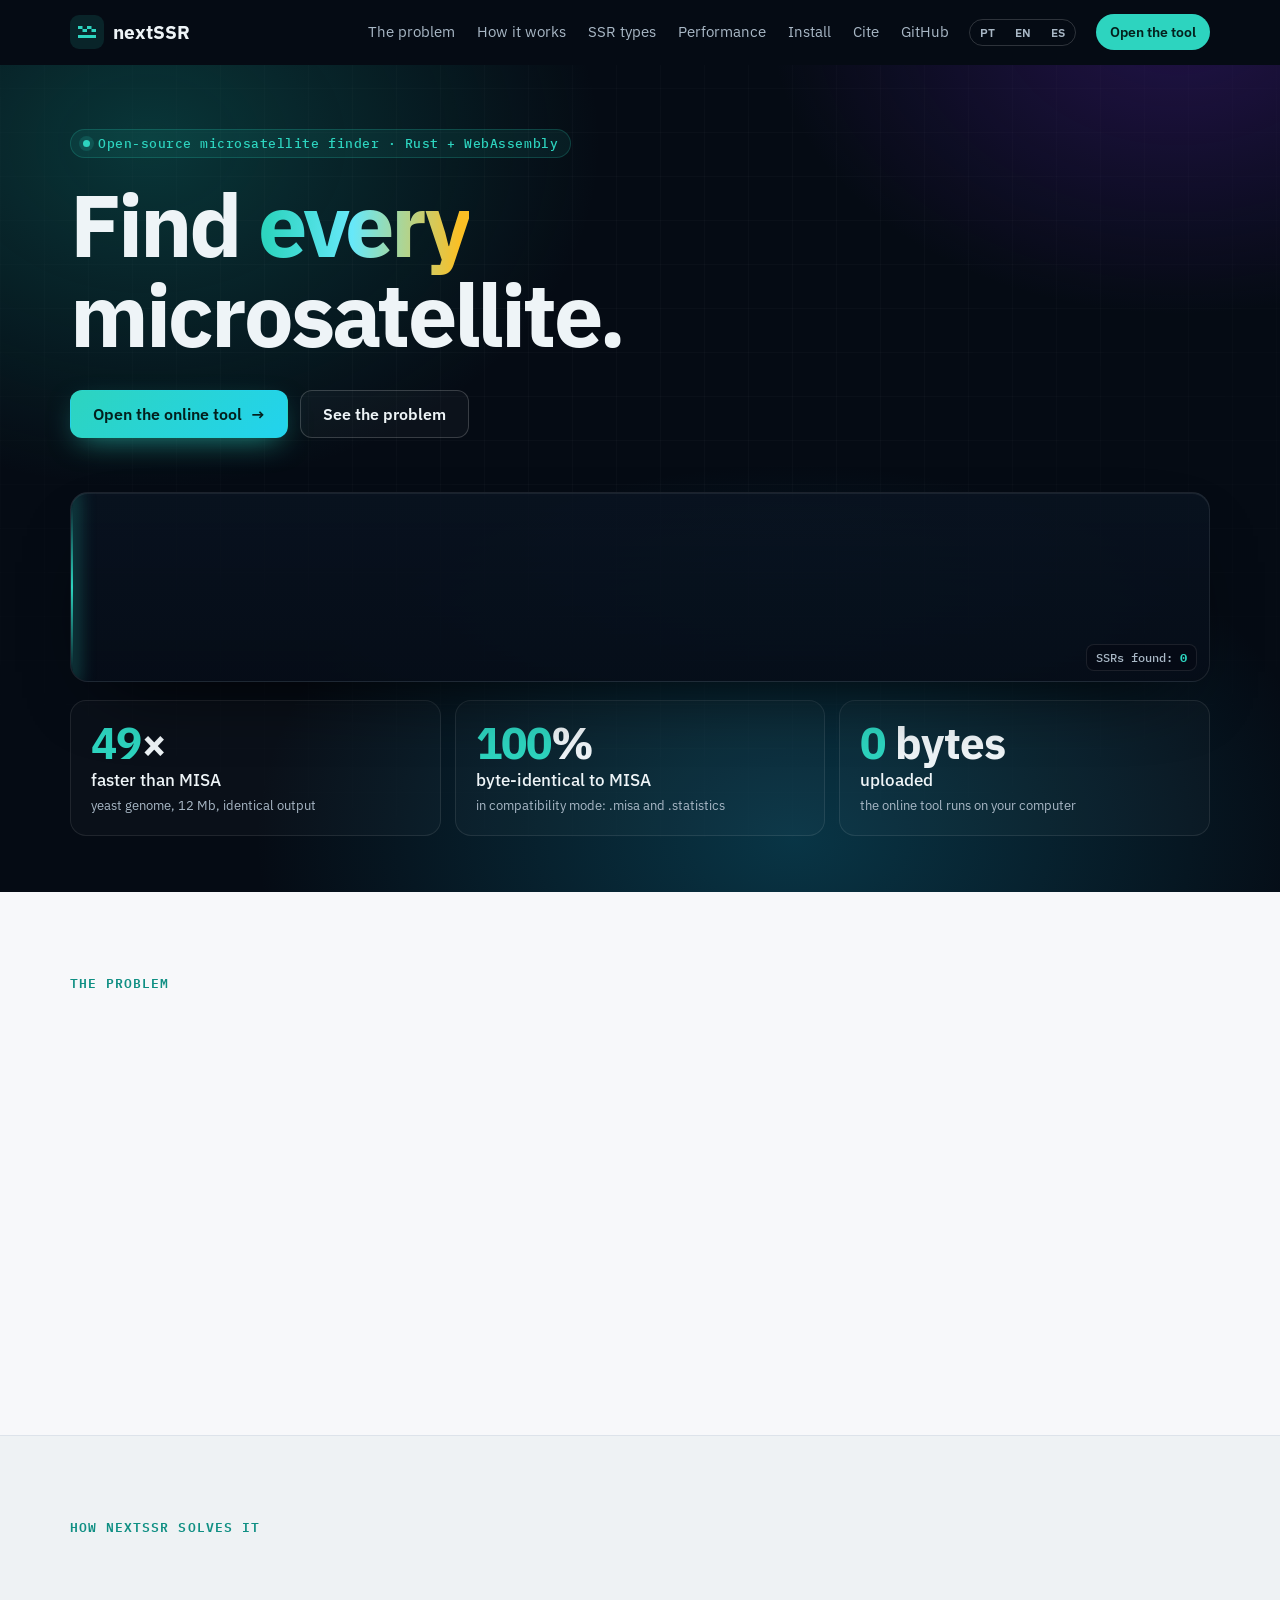
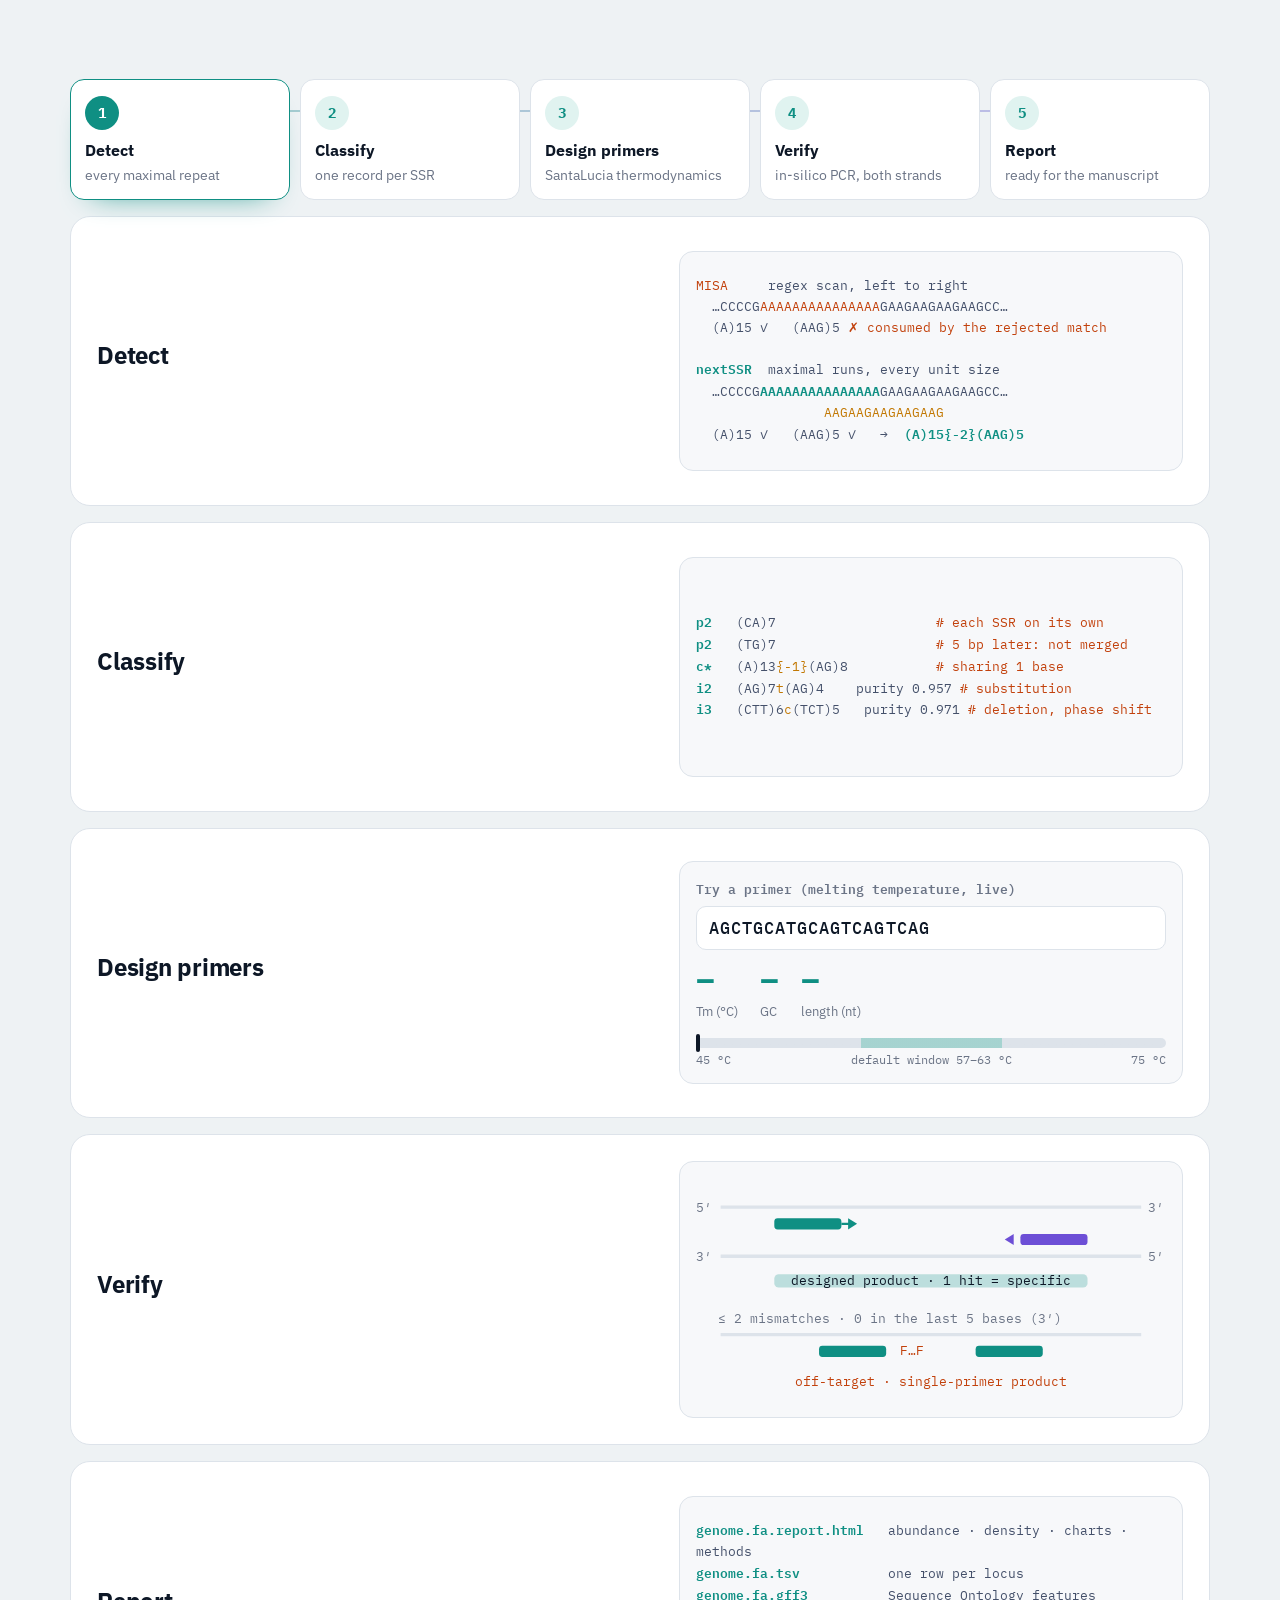
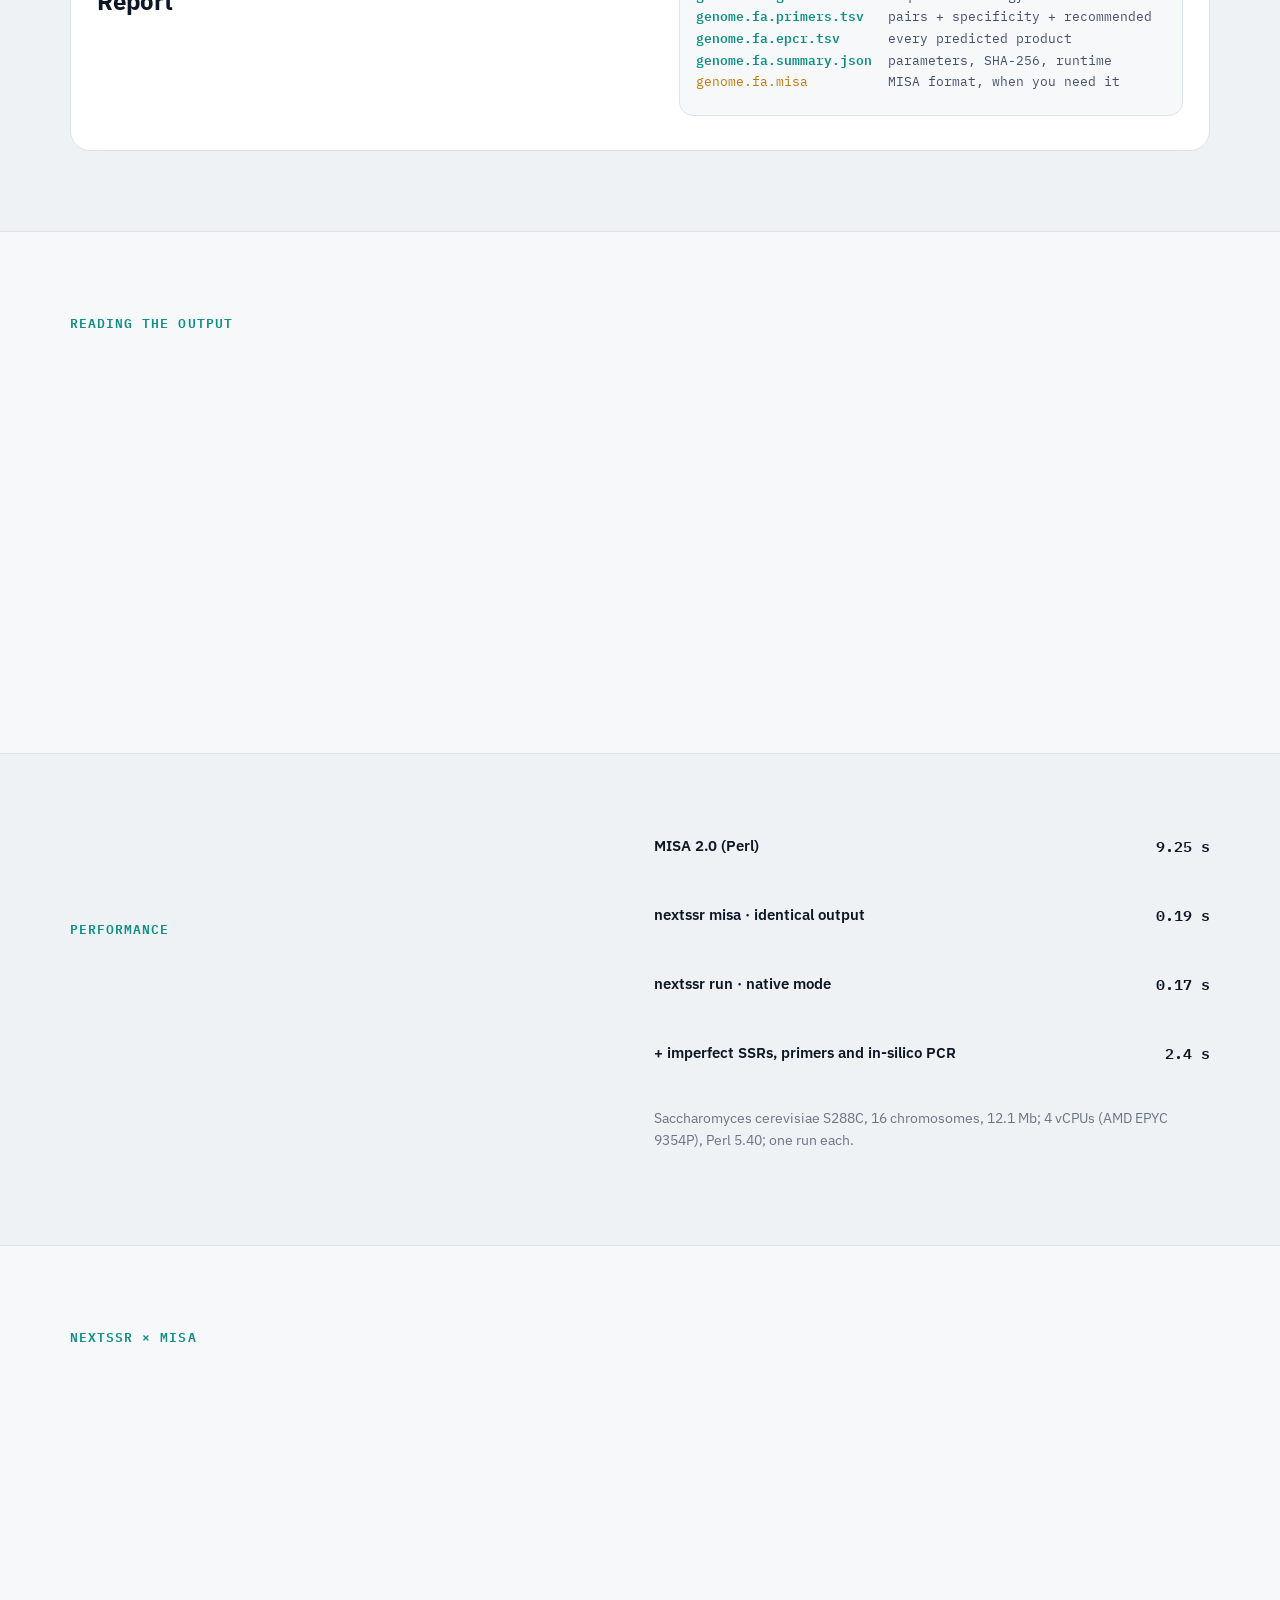
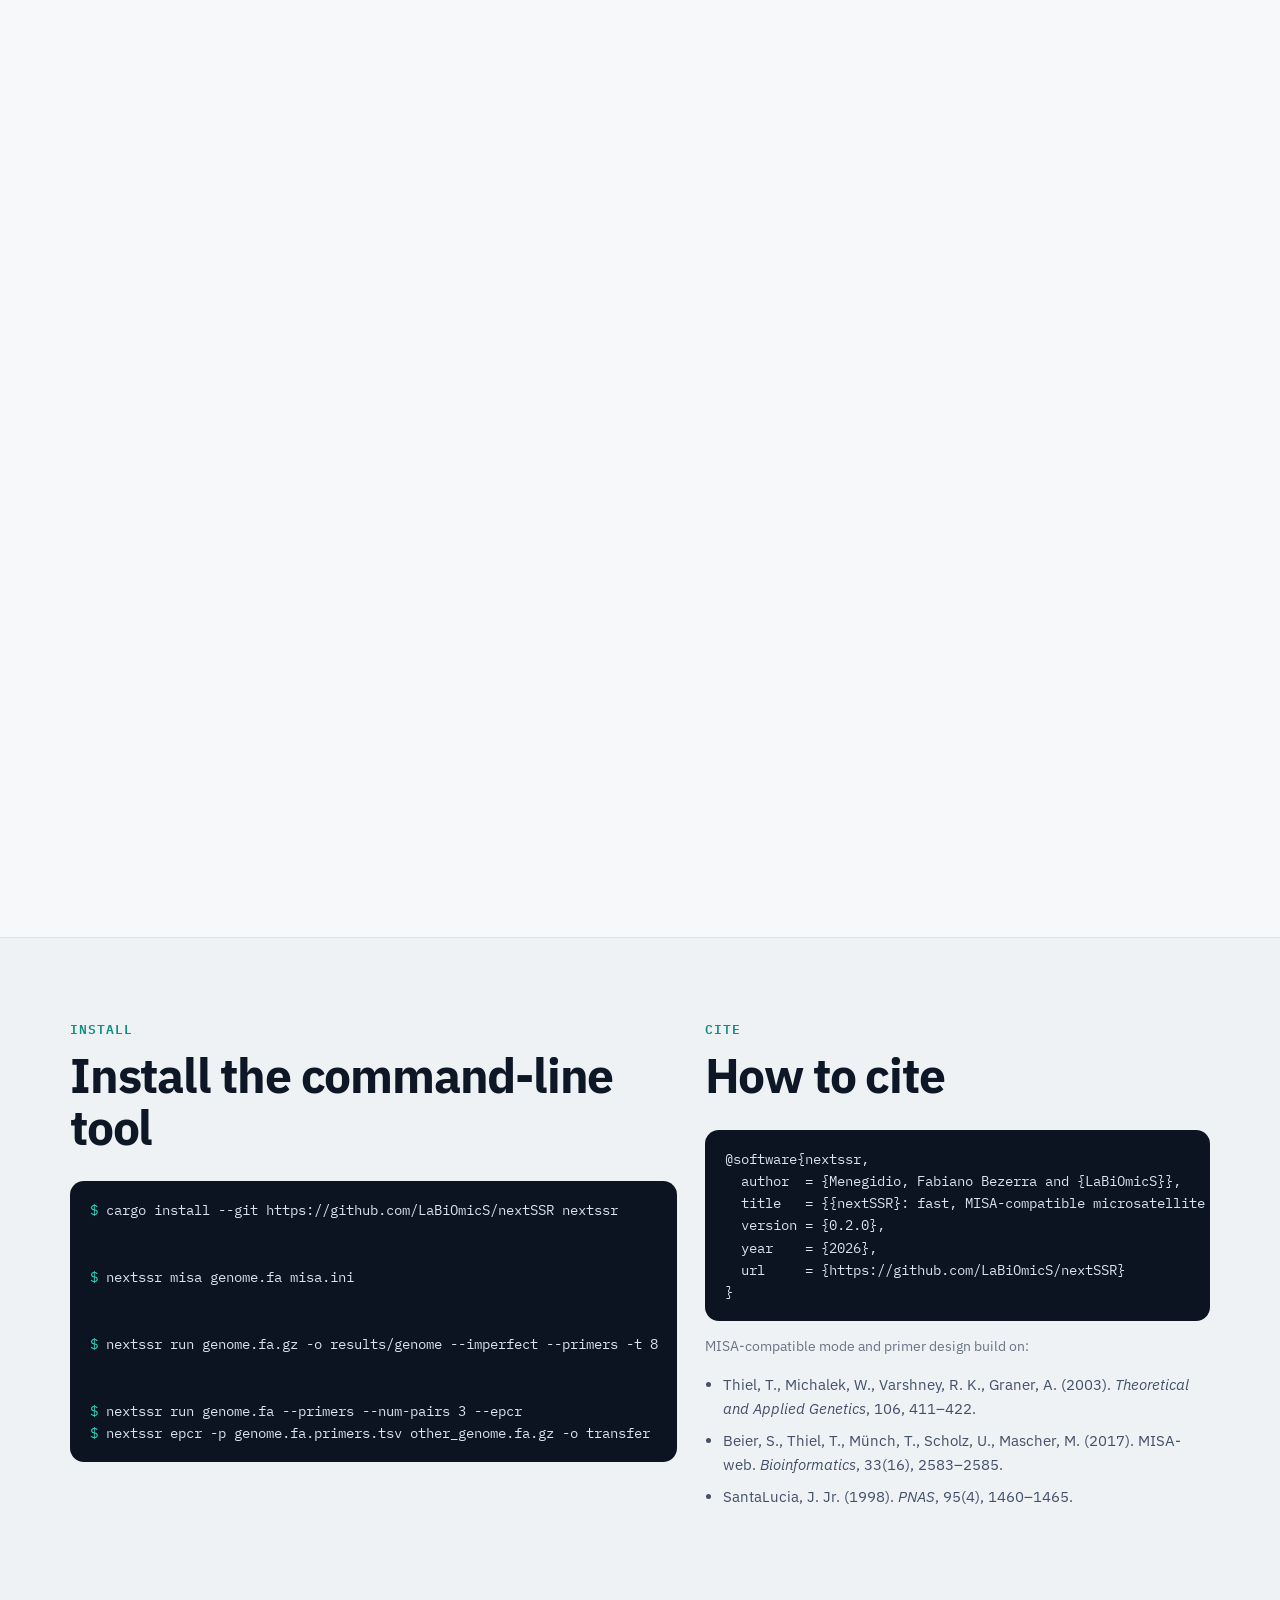
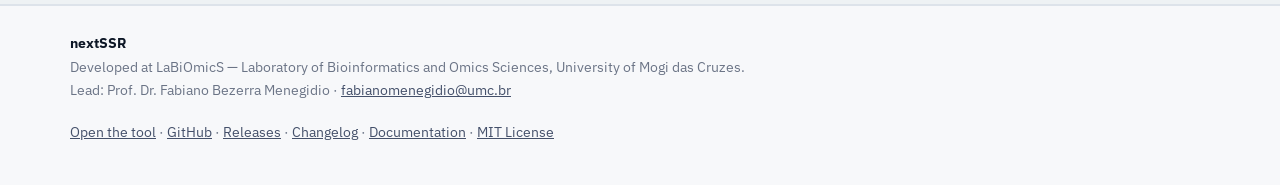
==== commit fbc40d4f: "Site: plain-language run form, cleaner landing, consistent naming - Run form: every option has a sho" ====
--- a/web/index.html
+++ b/web/index.html
@@ -55,7 +55,7 @@
       </div>
 
       <div class="stats">
-        <div class="stat"><b><em data-count="49">49</em>×</b><span data-i18n="l.stat1">faster than misa.pl</span><small data-i18n="l.stat1n">yeast genome, 12 Mb, identical output</small></div>
+        <div class="stat"><b><em data-count="49">49</em>×</b><span data-i18n="l.stat1">faster than MISA</span><small data-i18n="l.stat1n">yeast genome, 12 Mb, identical output</small></div>
         <div class="stat"><b><em data-count="100">100</em>%</b><span data-i18n="l.stat2">byte-identical to MISA</span><small data-i18n="l.stat2n">in compatibility mode: .misa and .statistics</small></div>
         <div class="stat"><b><em data-count="0">0</em> bytes</b><span data-i18n="l.stat3">uploaded</span><small data-i18n="l.stat3n">the online tool runs on your computer</small></div>
       </div>
@@ -91,30 +91,12 @@
             </div>
             <div class="viewer" id="viewer"></div>
             <div class="calls">
-              <div class="call misa"><h4>misa.pl</h4><ul id="call-misa"></ul></div>
+              <div class="call misa"><h4>MISA</h4><ul id="call-misa"></ul></div>
               <div class="call nx"><h4>nextSSR</h4><ul id="call-nx"></ul></div>
             </div>
           </div>
         </div>
 
-        <div class="problems">
-          <article class="prob reveal">
-            <div class="ic"><svg width="20" height="20" viewBox="0 0 24 24" fill="none" stroke="currentColor" stroke-width="2"><path d="M3 3l18 18M10.6 10.6a2 2 0 002.8 2.8M9.9 4.2A10 10 0 0122 12a10.5 10.5 0 01-2.4 3.4M6.6 6.6A10.5 10.5 0 002 12a10 10 0 0013.4 5.4"/></svg></div>
-            <h3 data-i18n="l.p1.t">Masked SSRs</h3><p data-i18n="l.p1"></p>
-          </article>
-          <article class="prob reveal">
-            <div class="ic"><svg width="20" height="20" viewBox="0 0 24 24" fill="none" stroke="currentColor" stroke-width="2"><path d="M4 7h10M4 12h16M4 17h7"/><path d="M17 4l3 3-3 3"/></svg></div>
-            <h3 data-i18n="l.p2.t">Merged and garbled compounds</h3><p data-i18n="l.p2"></p>
-          </article>
-          <article class="prob reveal">
-            <div class="ic"><svg width="20" height="20" viewBox="0 0 24 24" fill="none" stroke="currentColor" stroke-width="2"><path d="M4 12h5l2-3 2 6 2-3h5"/></svg></div>
-            <h3 data-i18n="l.p3.t">Perfect repeats only</h3><p data-i18n="l.p3"></p>
-          </article>
-          <article class="prob reveal">
-            <div class="ic"><svg width="20" height="20" viewBox="0 0 24 24" fill="none" stroke="currentColor" stroke-width="2"><rect x="3" y="3" width="7" height="7" rx="1"/><rect x="14" y="14" width="7" height="7" rx="1"/><path d="M10 6.5h4v11h-4"/></svg></div>
-            <h3 data-i18n="l.p4.t">A fragmented workflow</h3><p data-i18n="l.p4"></p>
-          </article>
-        </div>
       </div>
     </section>
 
@@ -133,7 +115,7 @@
 
         <div class="stage" data-stage="0">
           <div><h3 data-i18n="l.s1.t">Detect</h3><p data-i18n-html="l.s1.p"></p></div>
-          <div class="vis"><pre><span class="c">misa.pl</span>  regex scan, left to right
+          <div class="vis"><pre><span class="c">MISA</span>     regex scan, left to right
   …CCCCG<span class="c">AAAAAAAAAAAAAAA</span>GAAGAAGAAGAAGCC…
   (A)15 ✓   (AAG)5 <span class="c">✗ consumed by the rejected match</span>
 
@@ -203,16 +185,11 @@
         <p class="kick" data-i18n="l.ty.kick">Reading the output</p>
         <h2 class="reveal" data-i18n="l.ty.title">SSR types and notation</h2>
         <p class="lead2 reveal" data-i18n-html="l.ty.lead"></p>
-        <div class="table-scroll reveal">
-          <table class="compare types">
-            <thead><tr><th data-i18n="l.ty.h1">Type</th><th data-i18n="l.ty.h2">Example</th><th data-i18n="l.ty.h3">Meaning</th><th data-i18n="l.ty.h4">Reported by</th></tr></thead>
-            <tbody>
-              <tr><td><code>p1</code> … <code>p6</code></td><td><code>(A)15</code> · <code>(AG)8</code> · <code>(CTT)6</code></td><td data-i18n-html="l.ty.p"></td><td data-i18n="l.ty.both">MISA and nextSSR</td></tr>
-              <tr><td><code>i1</code> … <code>i6</code></td><td><code>(AG)7t(AG)4</code></td><td data-i18n-html="l.ty.i"></td><td data-i18n-html="l.ty.ionly"></td></tr>
-              <tr><td><code>c*</code></td><td><code>(A)15{-2}(AAG)5</code><br><code>(A)15(AAG)5*</code></td><td data-i18n-html="l.ty.cs"></td><td data-i18n="l.ty.both">MISA and nextSSR</td></tr>
-              <tr><td><code>c</code></td><td><code>(CA)7cggtc(TG)7</code></td><td data-i18n-html="l.ty.c"></td><td data-i18n-html="l.ty.conly"></td></tr>
-            </tbody>
-          </table>
+        <div class="tgrid reveal">
+          <article class="tcard"><div class="tc-h"><code class="tb">p1 – p6</code><span class="tby" data-i18n="l.ty.both">MISA and nextSSR</span></div><p data-i18n-html="l.ty.p"></p><code class="ex">(A)15 · (AG)8 · (CTT)6</code></article>
+          <article class="tcard"><div class="tc-h"><code class="tb">i1 – i6</code><span class="tby" data-i18n-html="l.ty.ionly"></span></div><p data-i18n-html="l.ty.i"></p><code class="ex">(AG)7t(AG)4</code></article>
+          <article class="tcard"><div class="tc-h"><code class="tb">c*</code><span class="tby" data-i18n="l.ty.both">MISA and nextSSR</span></div><p data-i18n-html="l.ty.cs"></p><code class="ex">(A)15{-2}(AAG)5</code></article>
+          <article class="tcard"><div class="tc-h"><code class="tb">c</code><span class="tby" data-i18n-html="l.ty.conly"></span></div><p data-i18n-html="l.ty.c"></p><code class="ex">(CA)7cggtc(TG)7</code></article>
         </div>
         <p class="note" data-i18n-html="l.ty.note"></p>
       </div>
@@ -224,11 +201,10 @@
           <p class="kick" data-i18n="l.perf.kick">Performance</p>
           <h2 class="reveal" data-i18n="l.perf.title">Seconds become milliseconds.</h2>
           <p class="lead2 reveal" data-i18n="l.perf.lead"></p>
-          <div class="big" id="speedup">49×</div>
         </div>
         <div>
           <div class="bars" id="bars">
-            <div class="bar-row"><div class="lab"><b>misa.pl 2.0 (Perl)</b><span>9.25 s</span></div><div class="bar-track"><div class="bar-fill slow" data-w="100"></div></div></div>
+            <div class="bar-row"><div class="lab"><b>MISA 2.0 (Perl)</b><span>9.25 s</span></div><div class="bar-track"><div class="bar-fill slow" data-w="100"></div></div></div>
             <div class="bar-row"><div class="lab"><b data-i18n="l.perf.b2">nextssr misa · identical output</b><span>0.19 s</span></div><div class="bar-track"><div class="bar-fill fast" data-w="2.05"></div></div></div>
             <div class="bar-row"><div class="lab"><b data-i18n="l.perf.b3">nextssr run · native mode</b><span>0.17 s</span></div><div class="bar-track"><div class="bar-fill fast" data-w="1.84"></div></div></div>
             <div class="bar-row"><div class="lab"><b data-i18n="l.perf.b4">+ imperfect SSRs, primers and in-silico PCR</b><span>2.4 s</span></div><div class="bar-track"><div class="bar-fill fast" data-w="25.9"></div></div></div>
@@ -243,8 +219,9 @@
         <p class="kick">nextSSR × MISA</p>
         <h2 class="reveal" data-i18n="l.cmp.title">Everything MISA does, and what it does not.</h2>
         <div class="table-scroll reveal">
-          <table class="compare">
-            <thead><tr><th data-i18n="compare.feature">Feature</th><th>MISA (misa.pl 2.0)</th><th>nextSSR</th></tr></thead>
+          <table class="compare cmp">
+            <colgroup><col style="width:40%"><col style="width:27%"><col style="width:33%"></colgroup>
+            <thead><tr><th data-i18n="compare.feature">Feature</th><th>MISA 2.0</th><th>nextSSR</th></tr></thead>
             <tbody>
               <tr><td data-i18n="compare.r1"></td><td class="ok" data-i18n="compare.yes"></td><td class="ok" data-i18n="compare.yes"></td></tr>
               <tr><td data-i18n="compare.r2"></td><td class="bad" data-i18n="compare.r2a"></td><td class="ok" data-i18n="compare.r2b"></td></tr>
--- a/web/landing.css
+++ b/web/landing.css
@@ -300,3 +300,30 @@
 .compare.types td:nth-child(4) { min-width: 18ch; color: var(--ink-2); }
 pre.code code { background: none; padding: 0; font-size: inherit; border-radius: 0; }
 td code, p code, li code { white-space: nowrap; }
+
+/* ---- cleanup pass ---- */
+.top.solid { background: var(--h-bg); }
+.lead2, .case-text p, .stage p, .band p, .hero .lead, .tcard p, .two .lead2 { text-align: justify; hyphens: auto; -webkit-hyphens: auto; }
+.sec { padding: 80px 0; }
+.sec .lead2 { margin-bottom: 28px; }
+.scanner { height: 190px; }
+.scanner .tag { display: none; }
+.scanner .ssr.lit .tag { display: block; }
+.stats { margin-top: 18px; }
+/* comparison */
+table.cmp { table-layout: fixed; }
+.cmp td, .cmp th { white-space: normal !important; overflow-wrap: anywhere; }
+.cmp td:first-child { color: var(--ink); }
+.cmp td:nth-child(2), .cmp td:nth-child(3) { font-weight: 500; }
+@media (max-width: 640px) { table.cmp { font-size: 14px; } .cmp th, .cmp td { padding: 10px 10px; } }
+/* types as cards */
+.tgrid { display: grid; grid-template-columns: repeat(2, 1fr); gap: 14px; }
+.tcard { background: var(--panel); border: 1px solid var(--line); border-radius: var(--radius); padding: 18px 20px; display: flex; flex-direction: column; gap: 10px; min-width: 0; }
+.tcard p { margin: 0; color: var(--ink-2); font-size: 15.5px; }
+.tc-h { display: flex; align-items: center; justify-content: space-between; gap: 10px; flex-wrap: wrap; }
+.tcard code.tb { font: 700 17px var(--mono); color: var(--teal); background: var(--teal-soft); padding: 3px 10px; border-radius: 8px; white-space: nowrap; }
+.tby { font-size: 12.5px; color: var(--muted); text-align: right; }
+.tby code { font-size: 12px; }
+.tcard code.ex { align-self: flex-start; font-size: 14px; color: var(--ink); white-space: normal; overflow-wrap: anywhere; }
+@media (max-width: 760px) { .tgrid { grid-template-columns: 1fr; } }
+.top { background: var(--h-bg); }
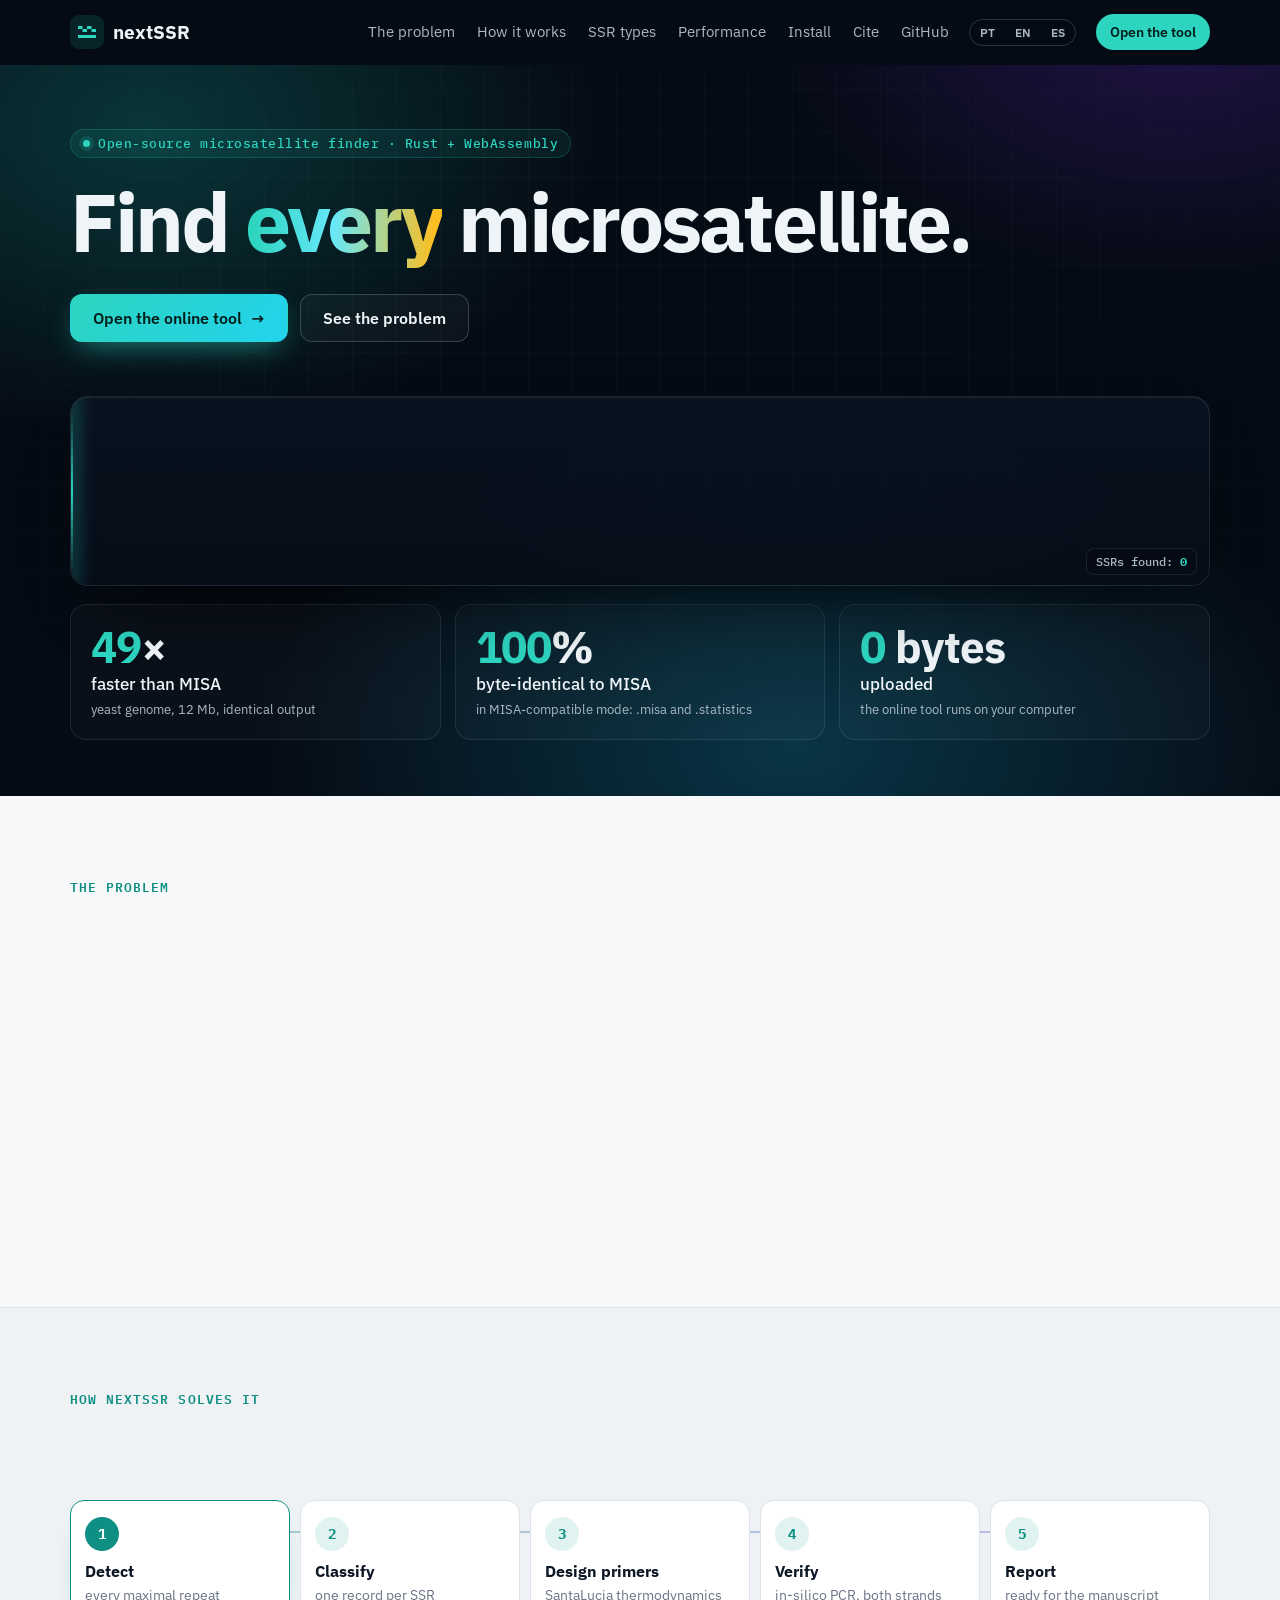
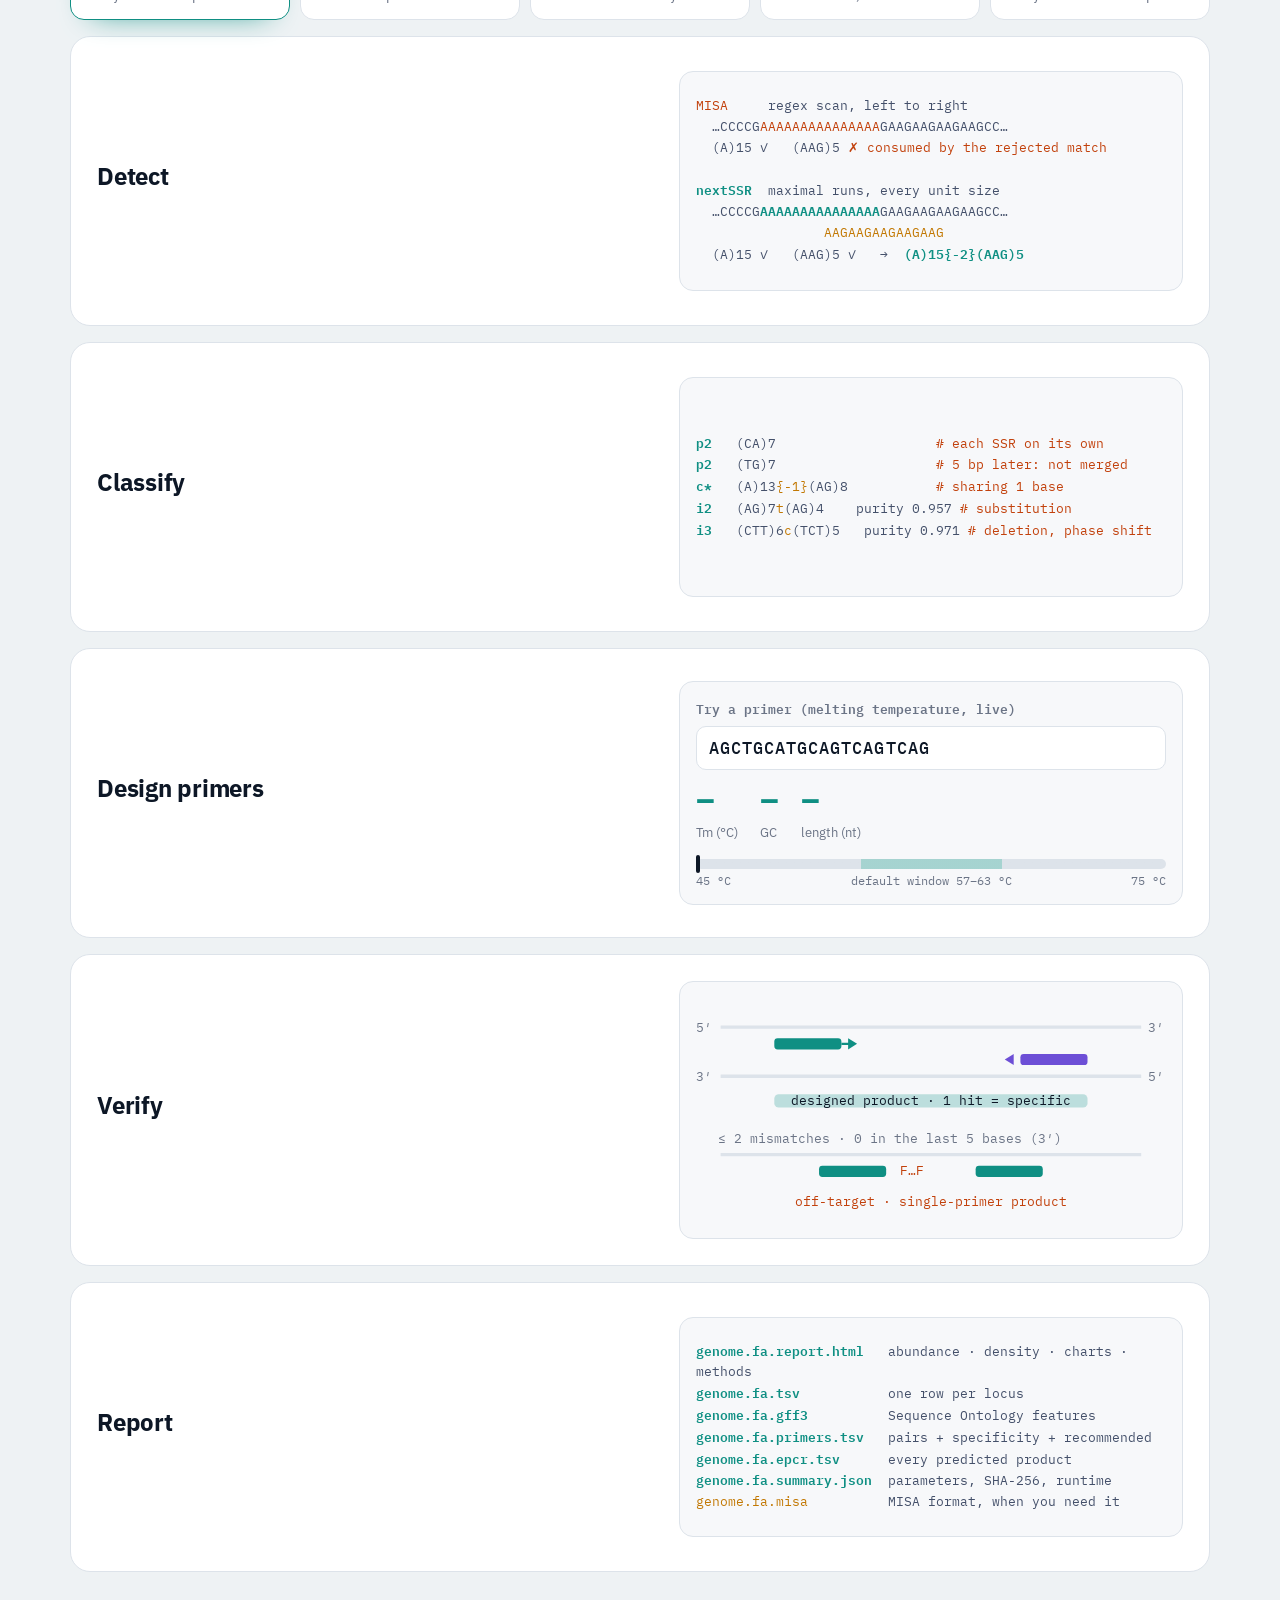
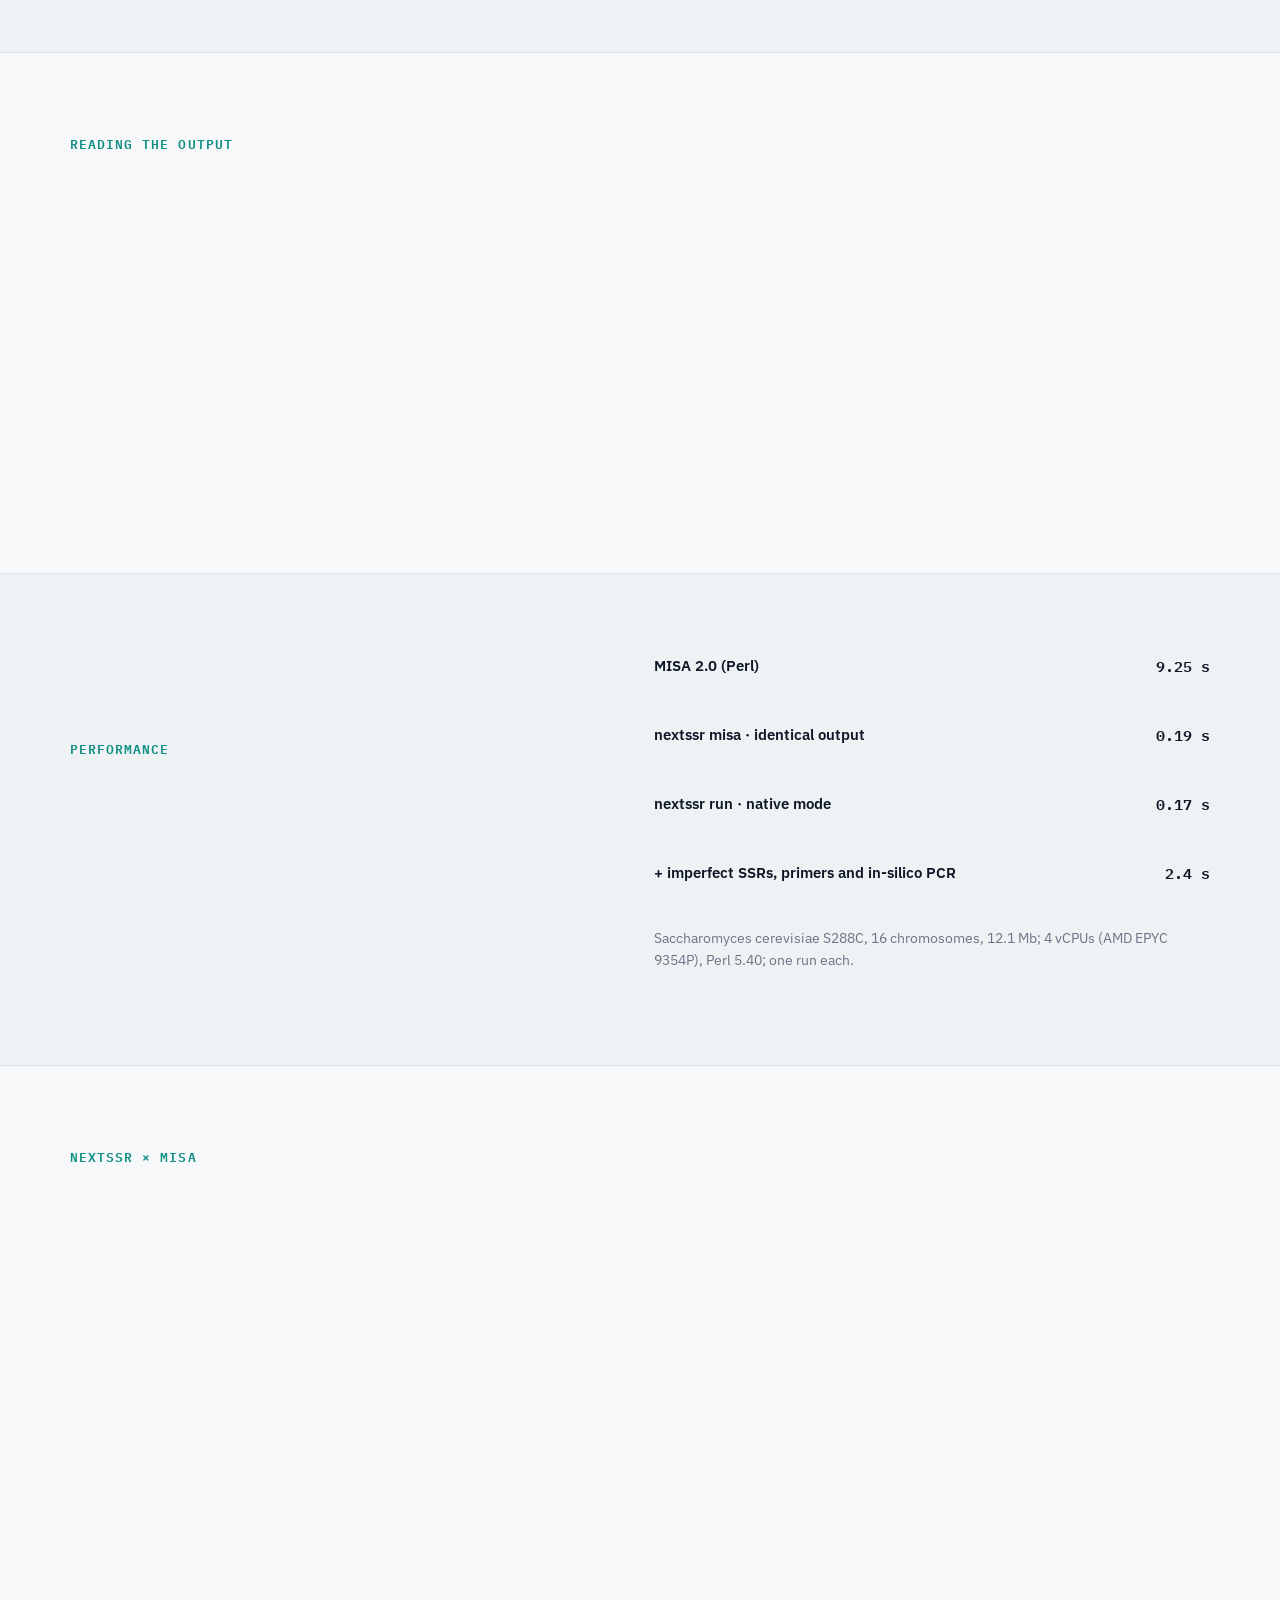
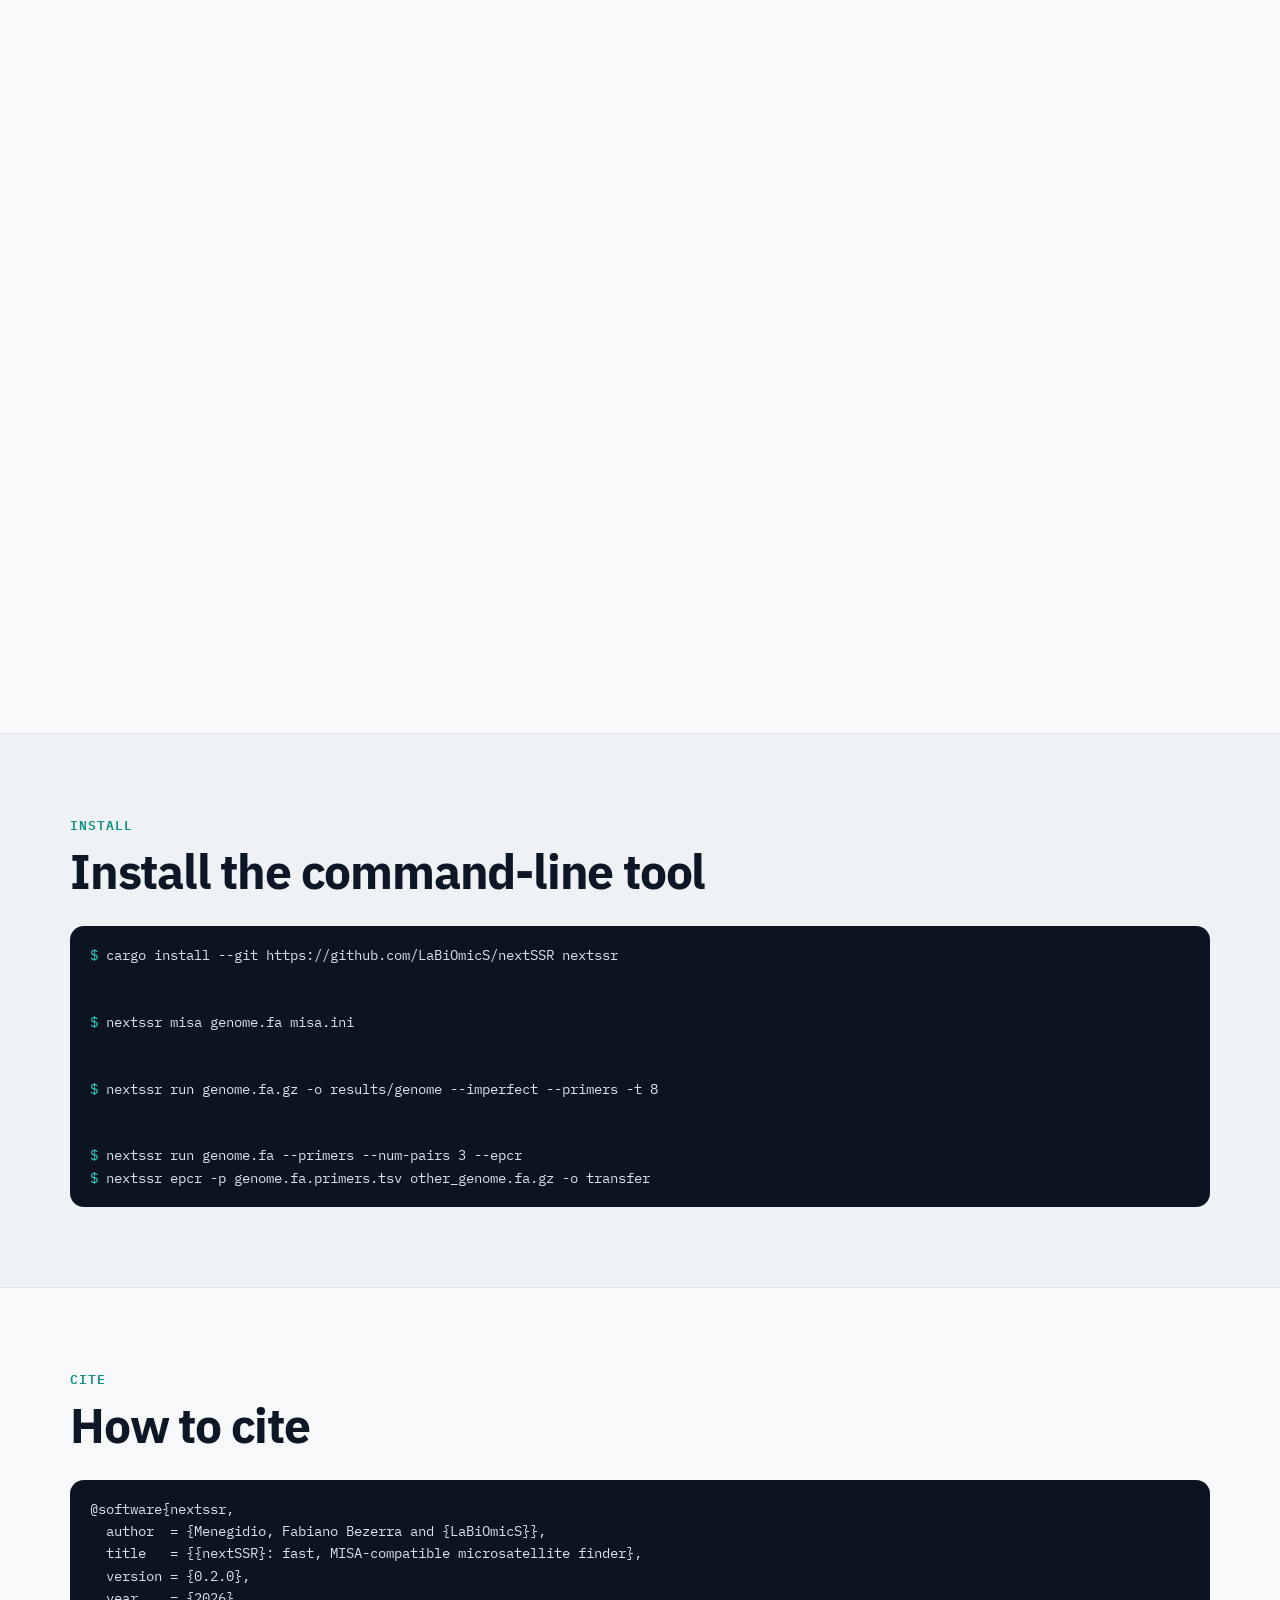
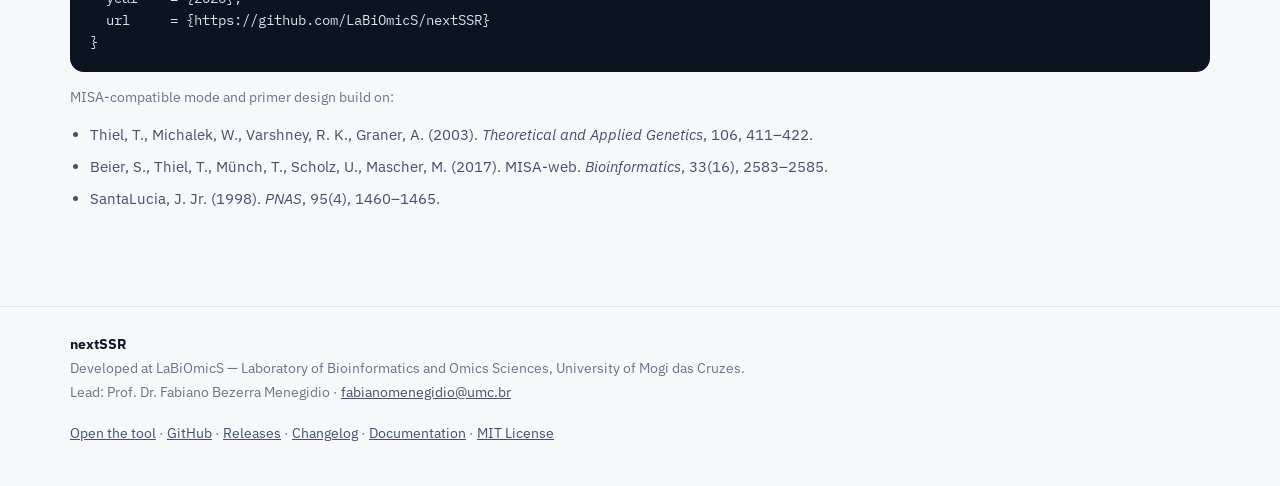
==== commit 0b656bf0: "Consistent terminology, English by default, full-width layout - English on every visit; another lang" ====
--- a/web/index.html
+++ b/web/index.html
@@ -56,7 +56,7 @@
 
       <div class="stats">
         <div class="stat"><b><em data-count="49">49</em>×</b><span data-i18n="l.stat1">faster than MISA</span><small data-i18n="l.stat1n">yeast genome, 12 Mb, identical output</small></div>
-        <div class="stat"><b><em data-count="100">100</em>%</b><span data-i18n="l.stat2">byte-identical to MISA</span><small data-i18n="l.stat2n">in compatibility mode: .misa and .statistics</small></div>
+        <div class="stat"><b><em data-count="100">100</em>%</b><span data-i18n="l.stat2">byte-identical to MISA</span><small data-i18n="l.stat2n">in MISA-compatible mode: .misa and .statistics</small></div>
         <div class="stat"><b><em data-count="0">0</em> bytes</b><span data-i18n="l.stat3">uploaded</span><small data-i18n="l.stat3n">the online tool runs on your computer</small></div>
       </div>
     </div>
@@ -253,7 +253,7 @@
     </section>
 
     <section class="sec alt" id="install">
-      <div class="wrap two">
+      <div class="wrap">
         <div>
           <p class="kick" data-i18n="nav.install">Install</p>
           <h2 data-i18n="install.title">Install the command-line tool</h2>
@@ -270,7 +270,12 @@
 <span class="p">$ </span>nextssr run genome.fa --primers --num-pairs 3 --epcr
 <span class="p">$ </span>nextssr epcr -p genome.fa.primers.tsv other_genome.fa.gz -o transfer</code></pre>
         </div>
-        <div id="cite">
+      </div>
+    </section>
+
+    <section class="sec" id="cite">
+      <div class="wrap">
+        <div>
           <p class="kick" data-i18n="nav.cite">Cite</p>
           <h2 data-i18n="cite.title">How to cite</h2>
           <p class="lead2" data-i18n="cite.lead"></p>
--- a/web/landing.css
+++ b/web/landing.css
@@ -327,3 +327,11 @@
 .tcard code.ex { align-self: flex-start; font-size: 14px; color: var(--ink); white-space: normal; overflow-wrap: anywhere; }
 @media (max-width: 760px) { .tgrid { grid-template-columns: 1fr; } }
 .top { background: var(--h-bg); }
+/* full-width text: paragraphs and headings span the content column */
+.hero h1, .hero .lead, .sec h2, .sec .lead2, .case-text p, .band h2, .band p { max-width: none; }
+.hero h1 { font-size: clamp(42px, 6.4vw, 84px); }
+.case-text { grid-template-columns: 1fr; }
+.case-text .verdict { justify-self: start; }
+#cite .refs { padding-left: 20px; }
+#install pre.code, #cite pre.code { max-width: 100%; }
+.band { flex-direction: column; align-items: flex-start; }
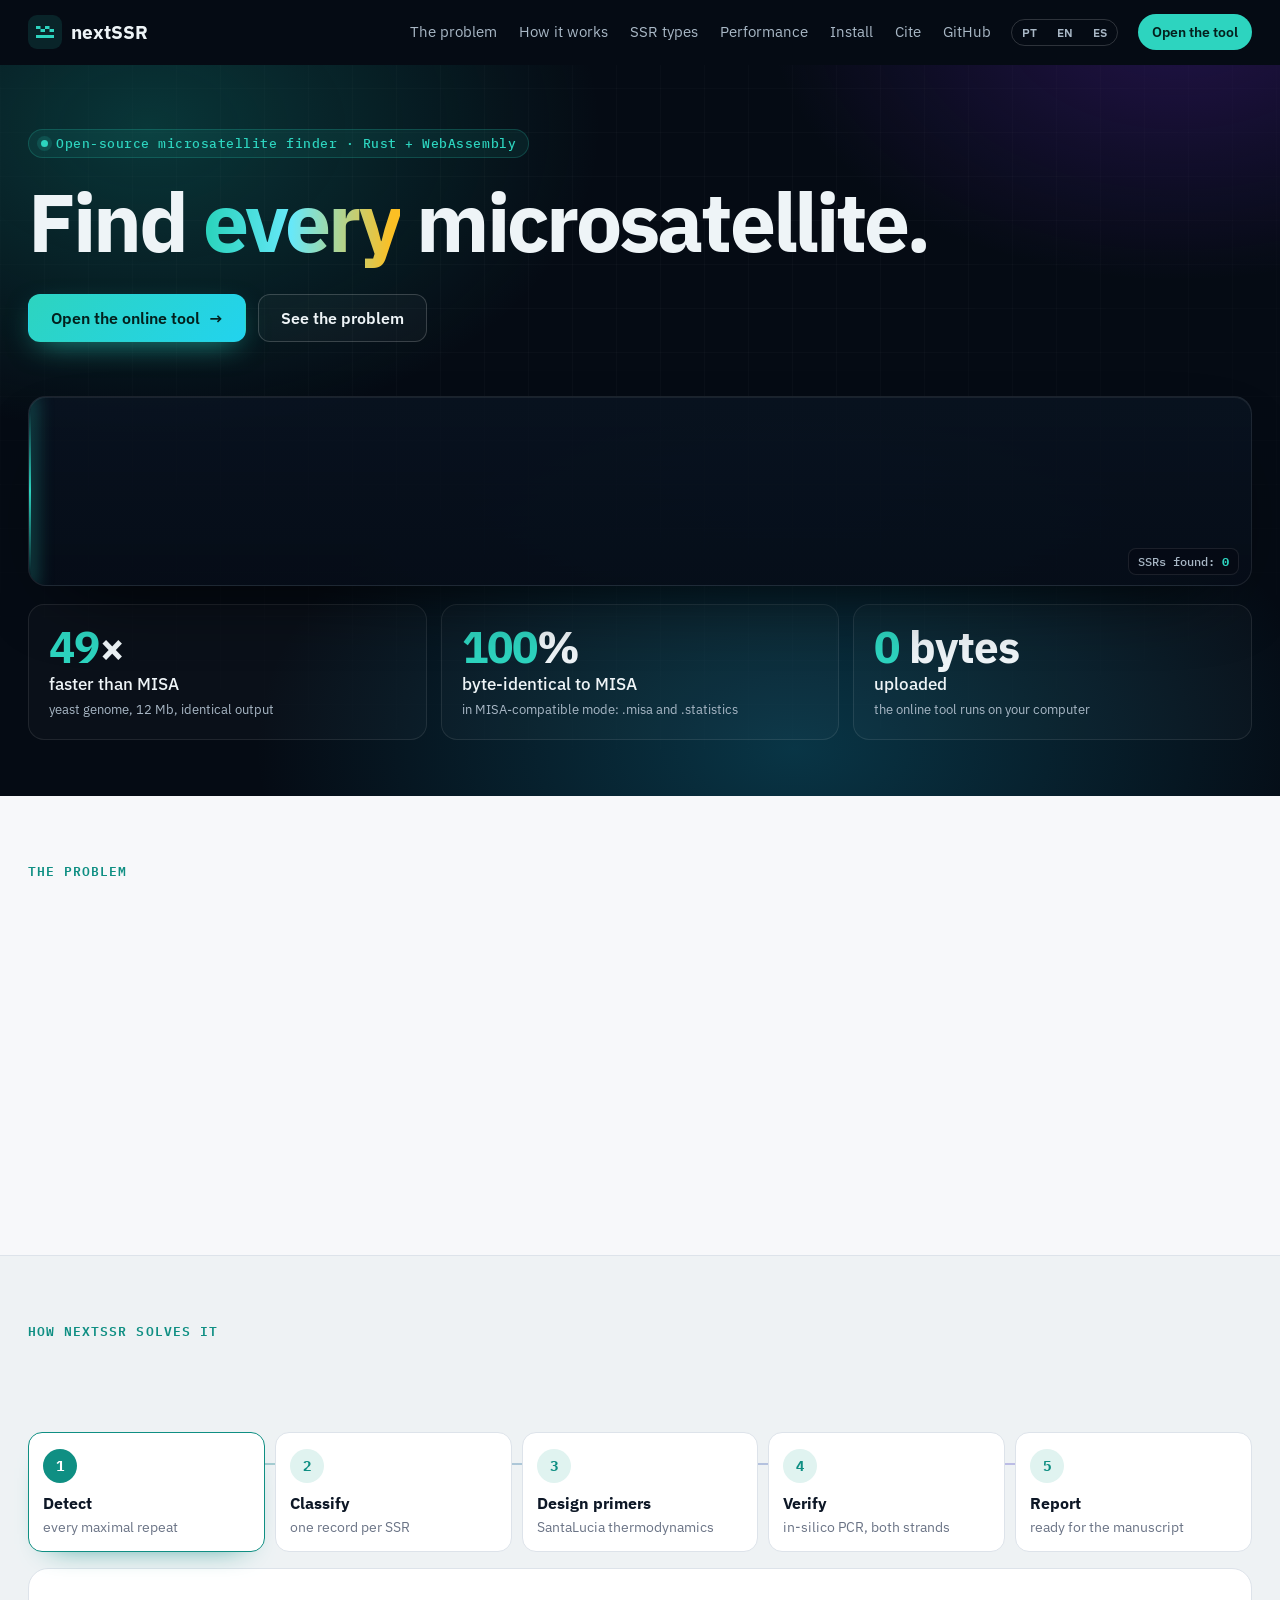
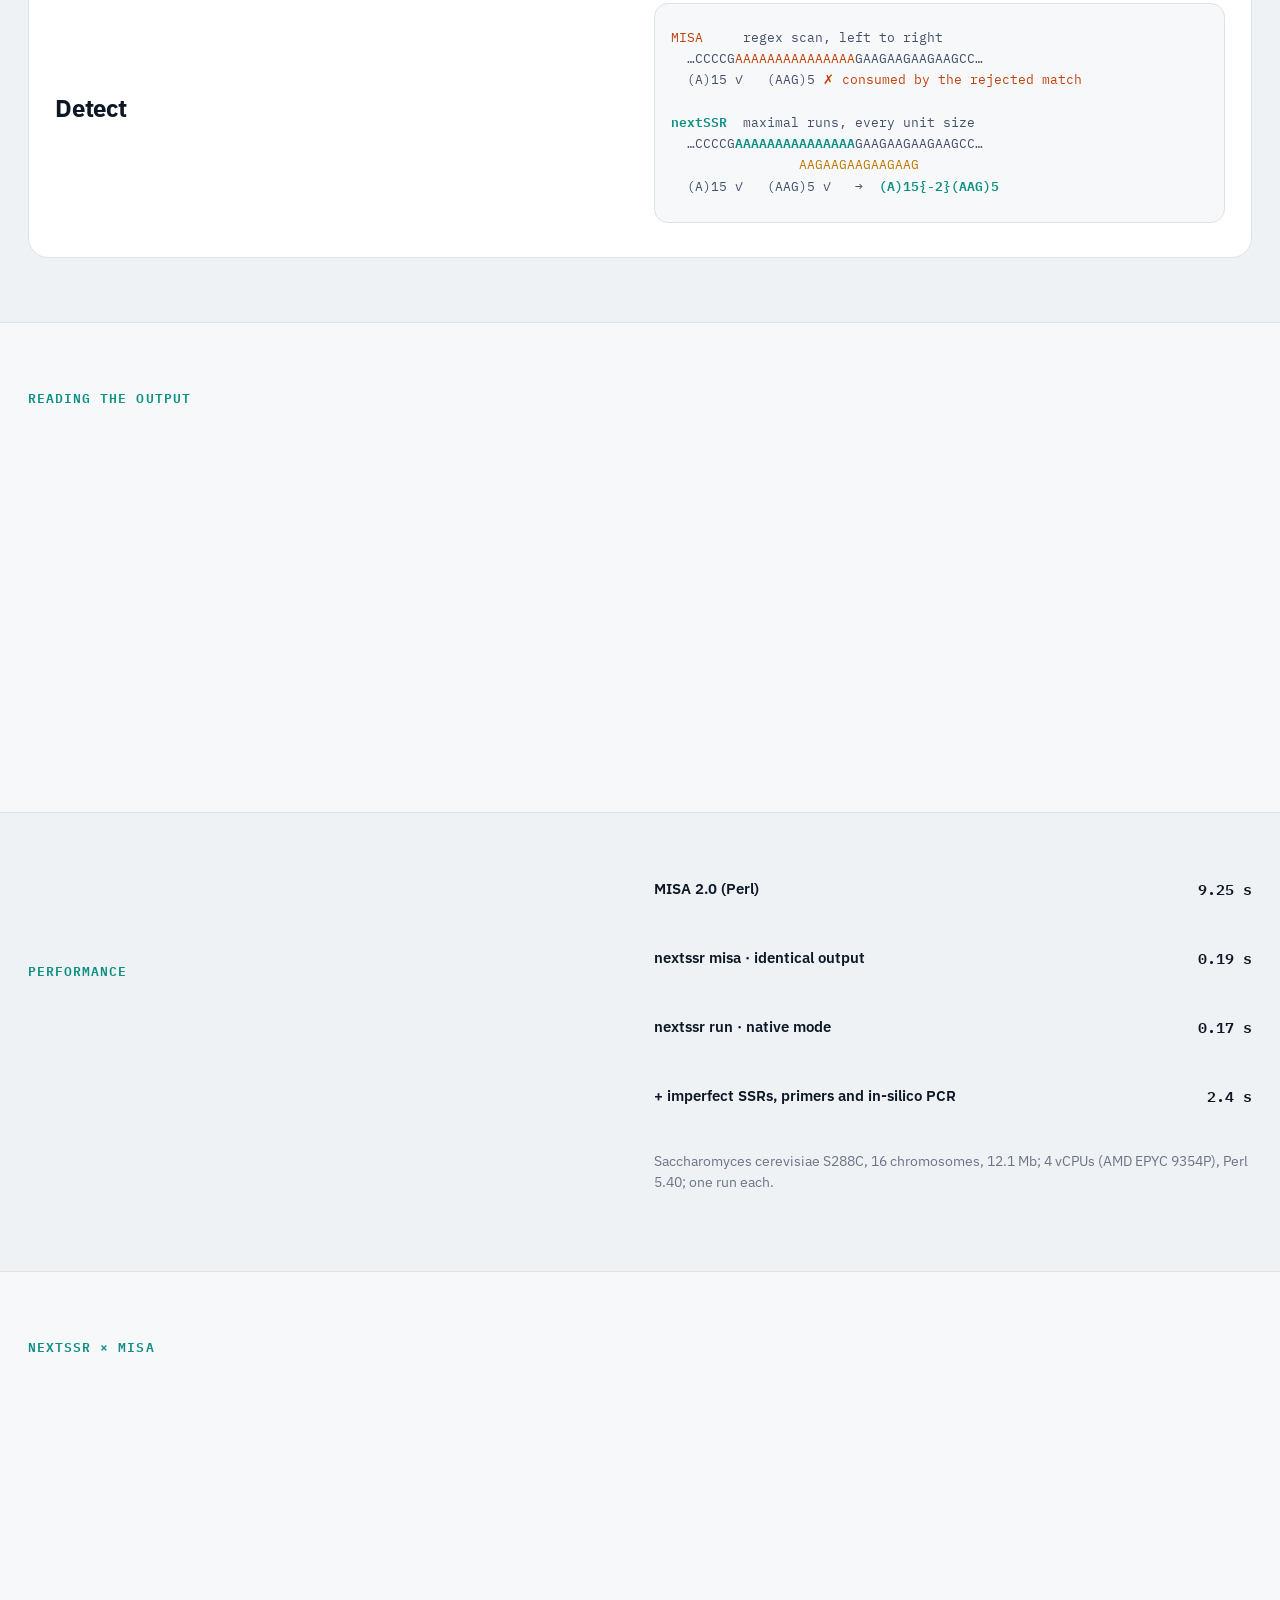
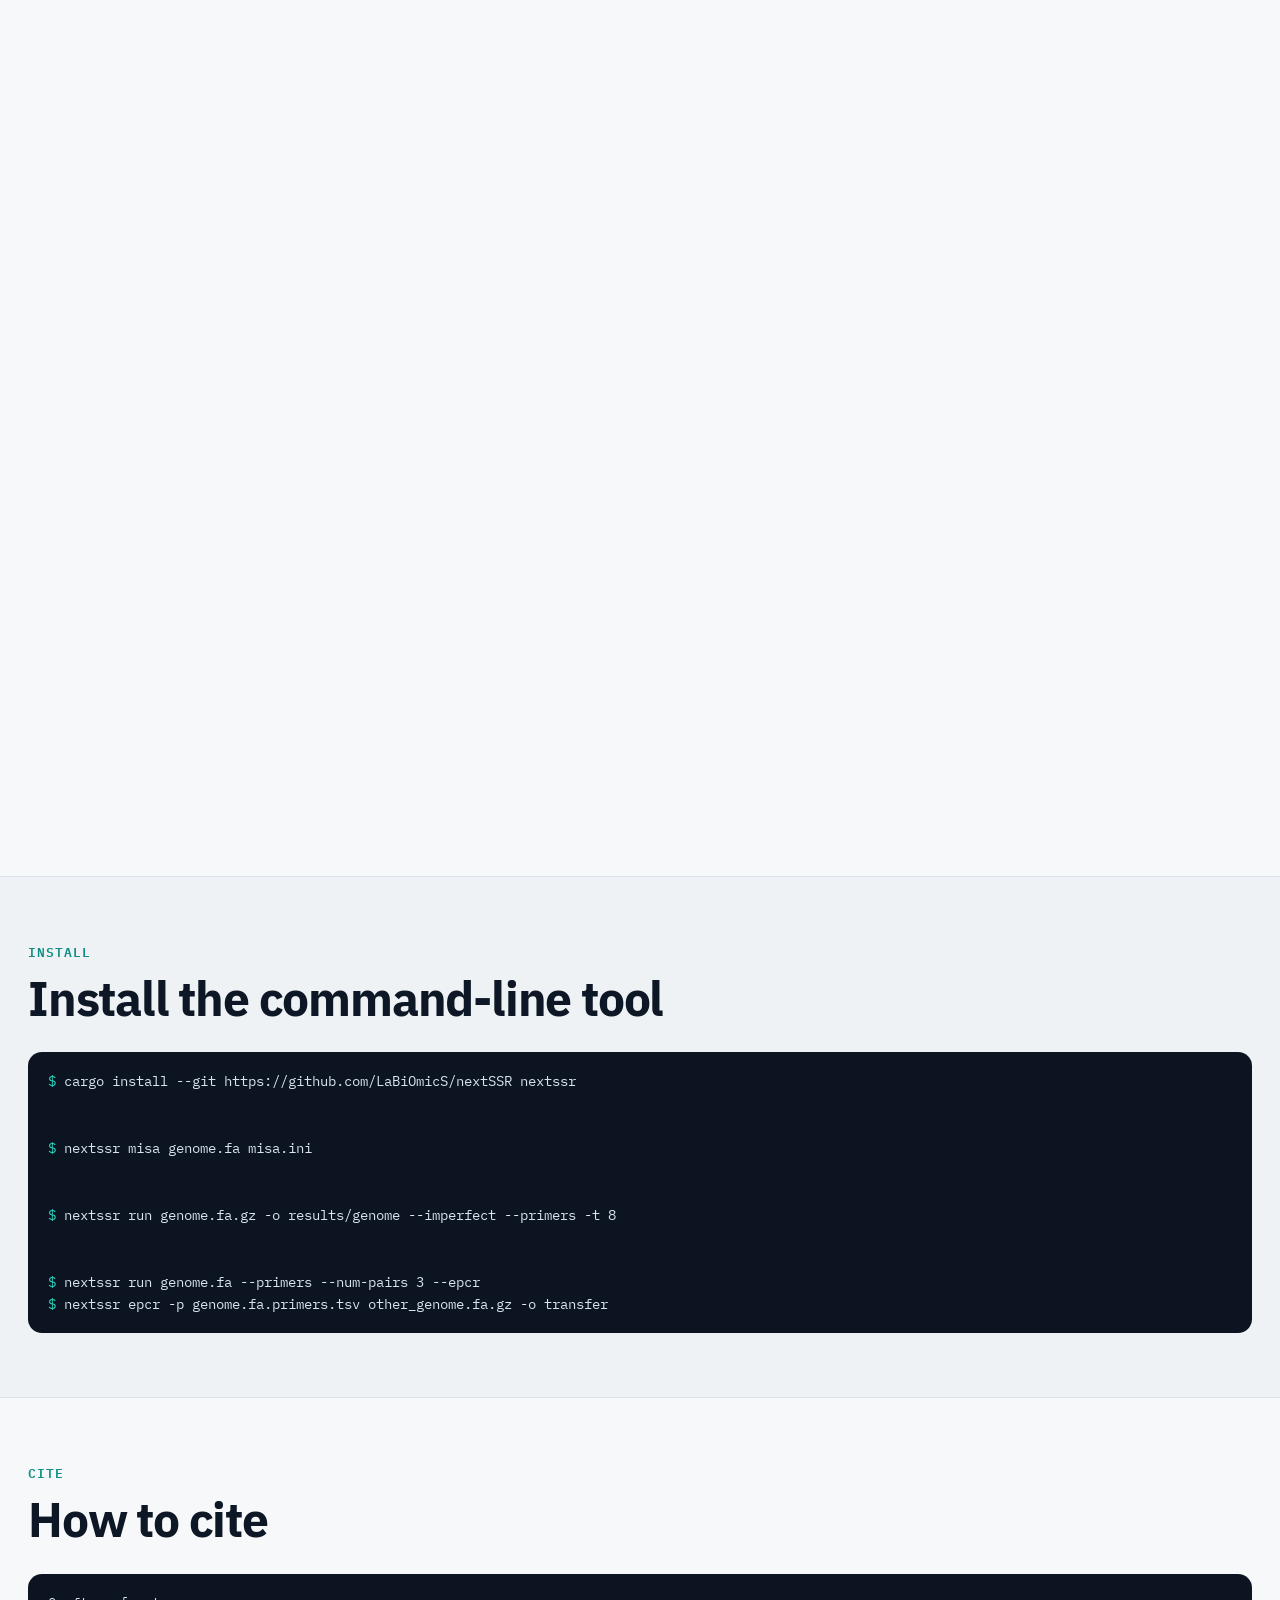
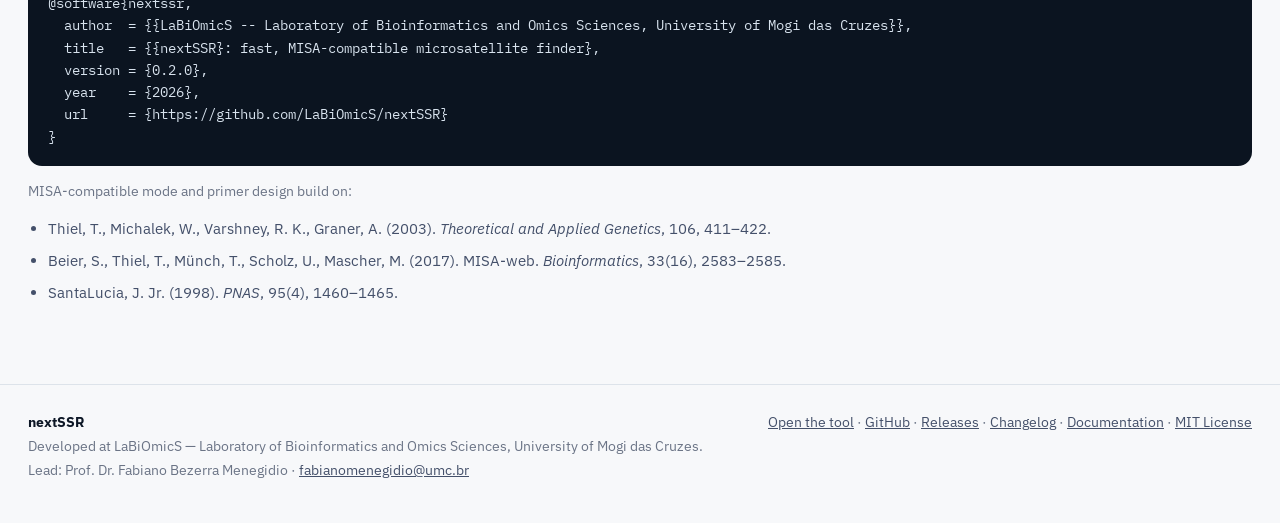
==== commit 607f5c94: "Attribute the software to LaBiOmicS; fix hidden steps and page width - Citation (BibTeX, CITATION.cf" ====
--- a/web/index.html
+++ b/web/index.html
@@ -280,7 +280,7 @@
           <h2 data-i18n="cite.title">How to cite</h2>
           <p class="lead2" data-i18n="cite.lead"></p>
 <pre class="code cite"><code>@software{nextssr,
-  author  = {Menegidio, Fabiano Bezerra and {LaBiOmicS}},
+  author  = {{LaBiOmicS -- Laboratory of Bioinformatics and Omics Sciences, University of Mogi das Cruzes}},
   title   = {{nextSSR}: fast, MISA-compatible microsatellite finder},
   version = {<span id="cite-ver">0.2.0</span>},
   year    = {2026},
--- a/web/landing.css
+++ b/web/landing.css
@@ -335,3 +335,26 @@
 #cite .refs { padding-left: 20px; }
 #install pre.code, #cite pre.code { max-width: 100%; }
 .band { flex-direction: column; align-items: flex-start; }
+
+/* demo viewer: one font size drives every track (positions are % of the lane) */
+.case-text { grid-template-columns: 1fr auto; align-items: start; }
+.case-text .verdict { justify-self: end; }
+@media (max-width: 640px) { .case-text { grid-template-columns: 1fr; } .case-text .verdict { justify-self: start; } }
+.track-grid { grid-template-columns: 96px max-content; row-gap: 8px; }
+.track-name { padding-right: 12px; font-size: 12px; }
+.lane { font-size: var(--fs, 16px); width: max-content; }
+.lane.seq, .lane.ruler, .lane.feat-lane { width: auto; min-width: 0; }
+.seq { height: auto; padding: 4px 0; }
+.seq b { width: auto; letter-spacing: 0; }
+.ruler { height: 16px; }
+.ruler span { font-size: 11px; }
+.feat-lane { height: 34px; }
+.feat { top: 3px; height: 28px; font-size: 12px; padding: 0 6px; }
+.feat .mem { bottom: 2px; }
+[hidden] { display: none !important; }
+/* use the available width */
+.wrap { max-width: 1320px; padding: 0 28px; }
+.sec { padding: 64px 0; }
+.stage { grid-template-columns: 1fr 1fr; }
+@media (max-width: 900px) { .stage { grid-template-columns: 1fr; } }
+@media (max-width: 520px) { .wrap { padding: 0 16px; } }
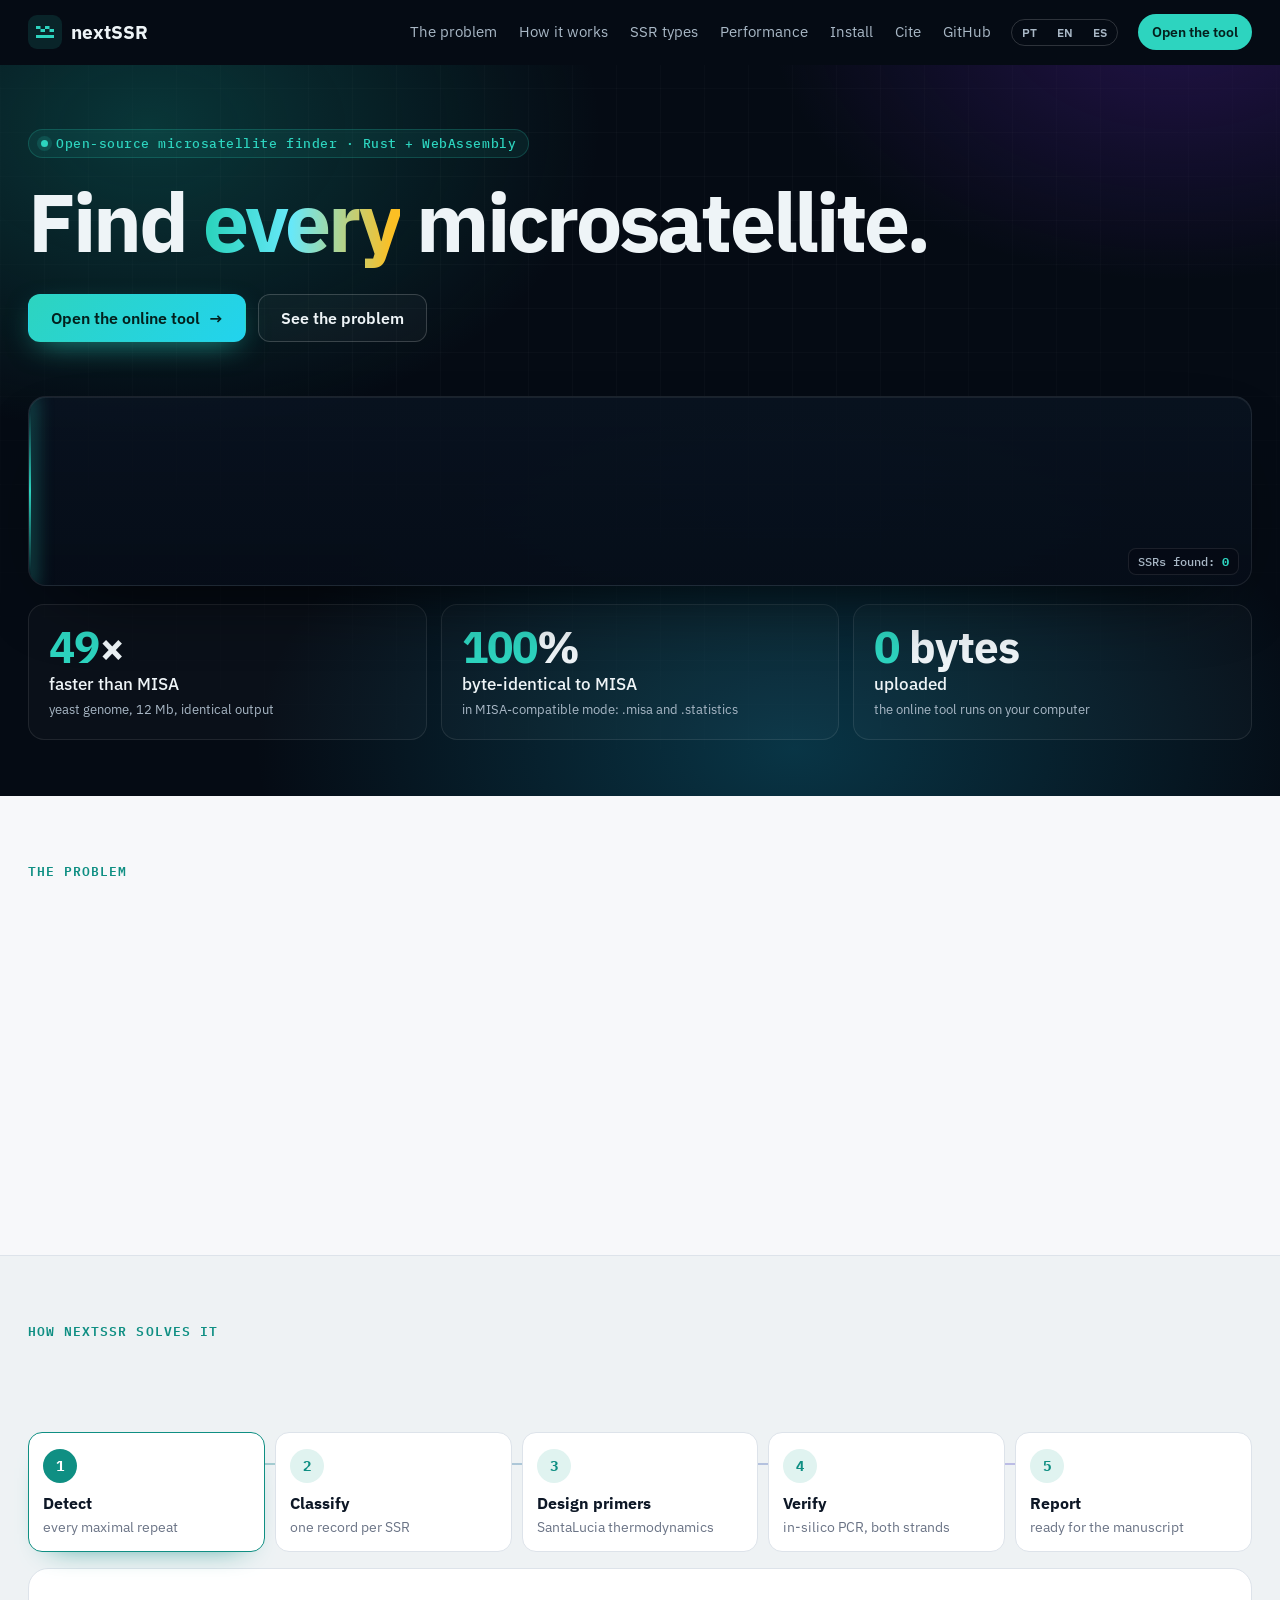
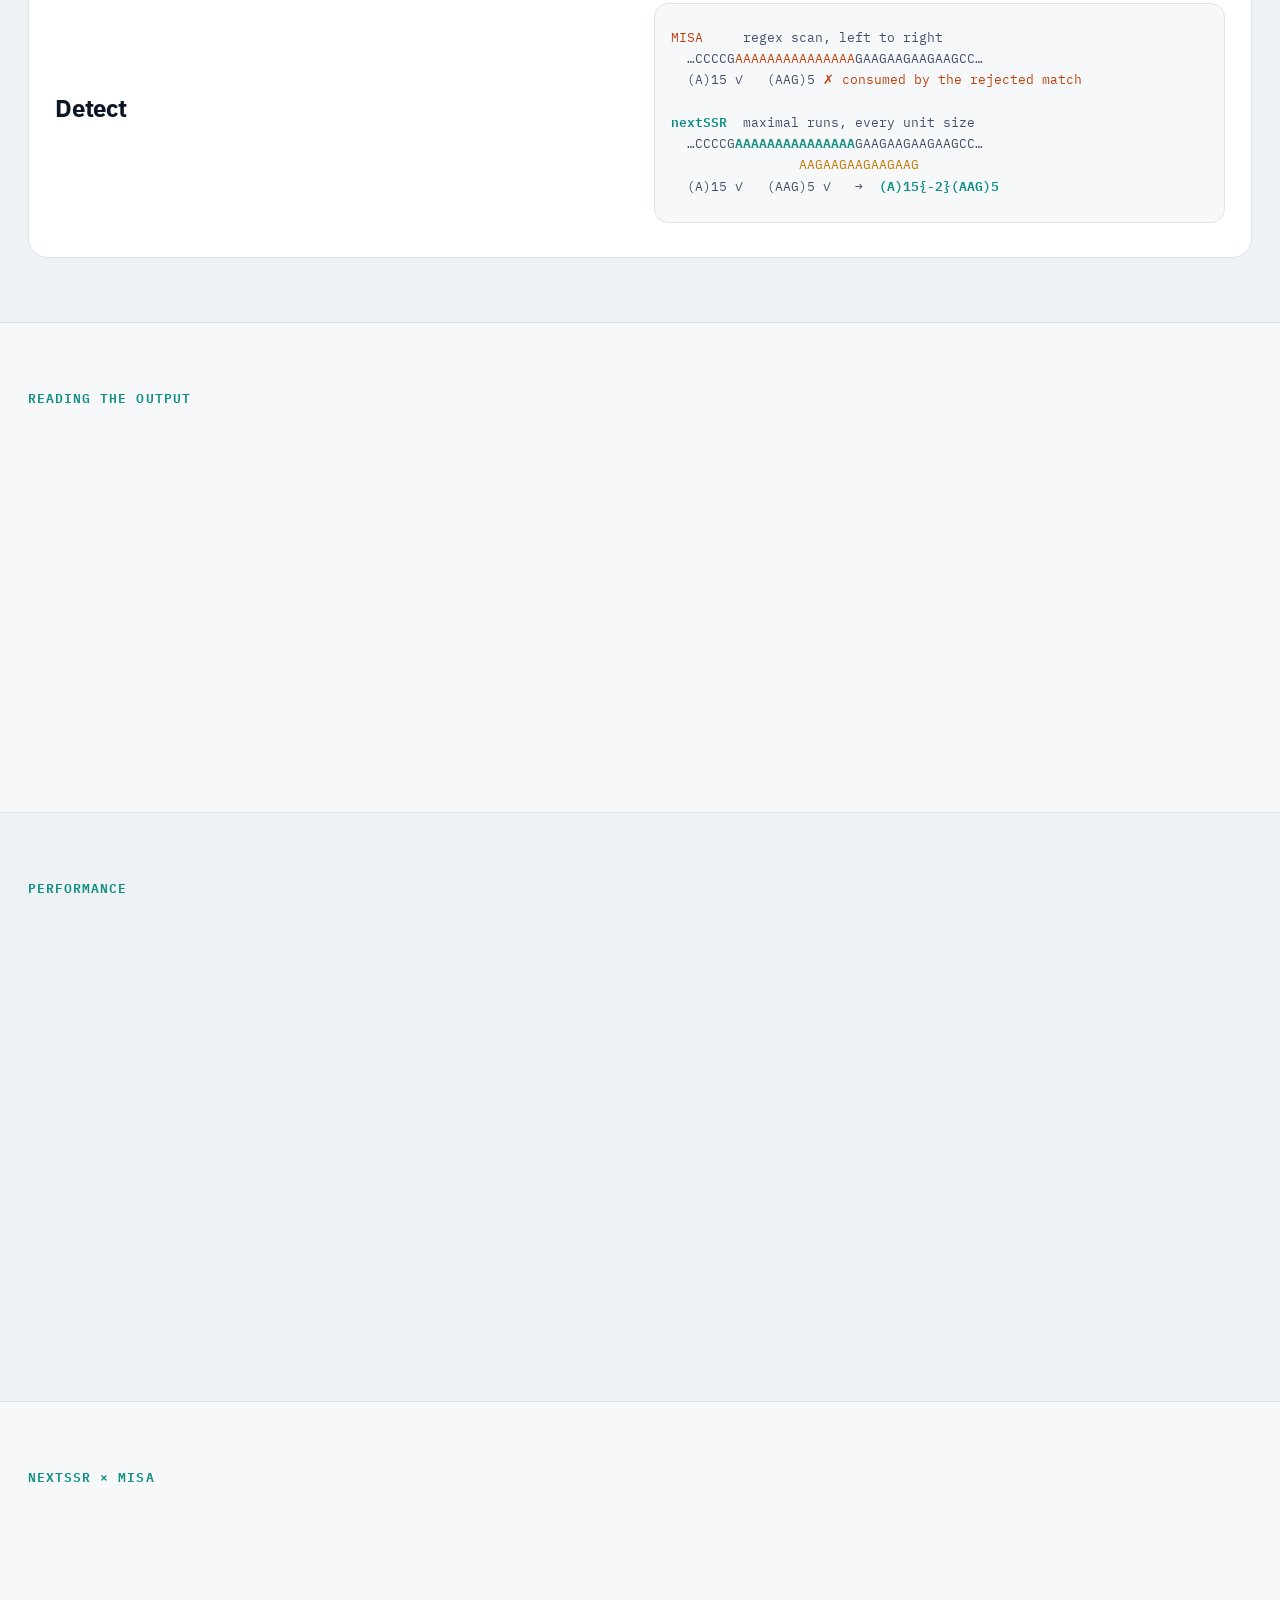
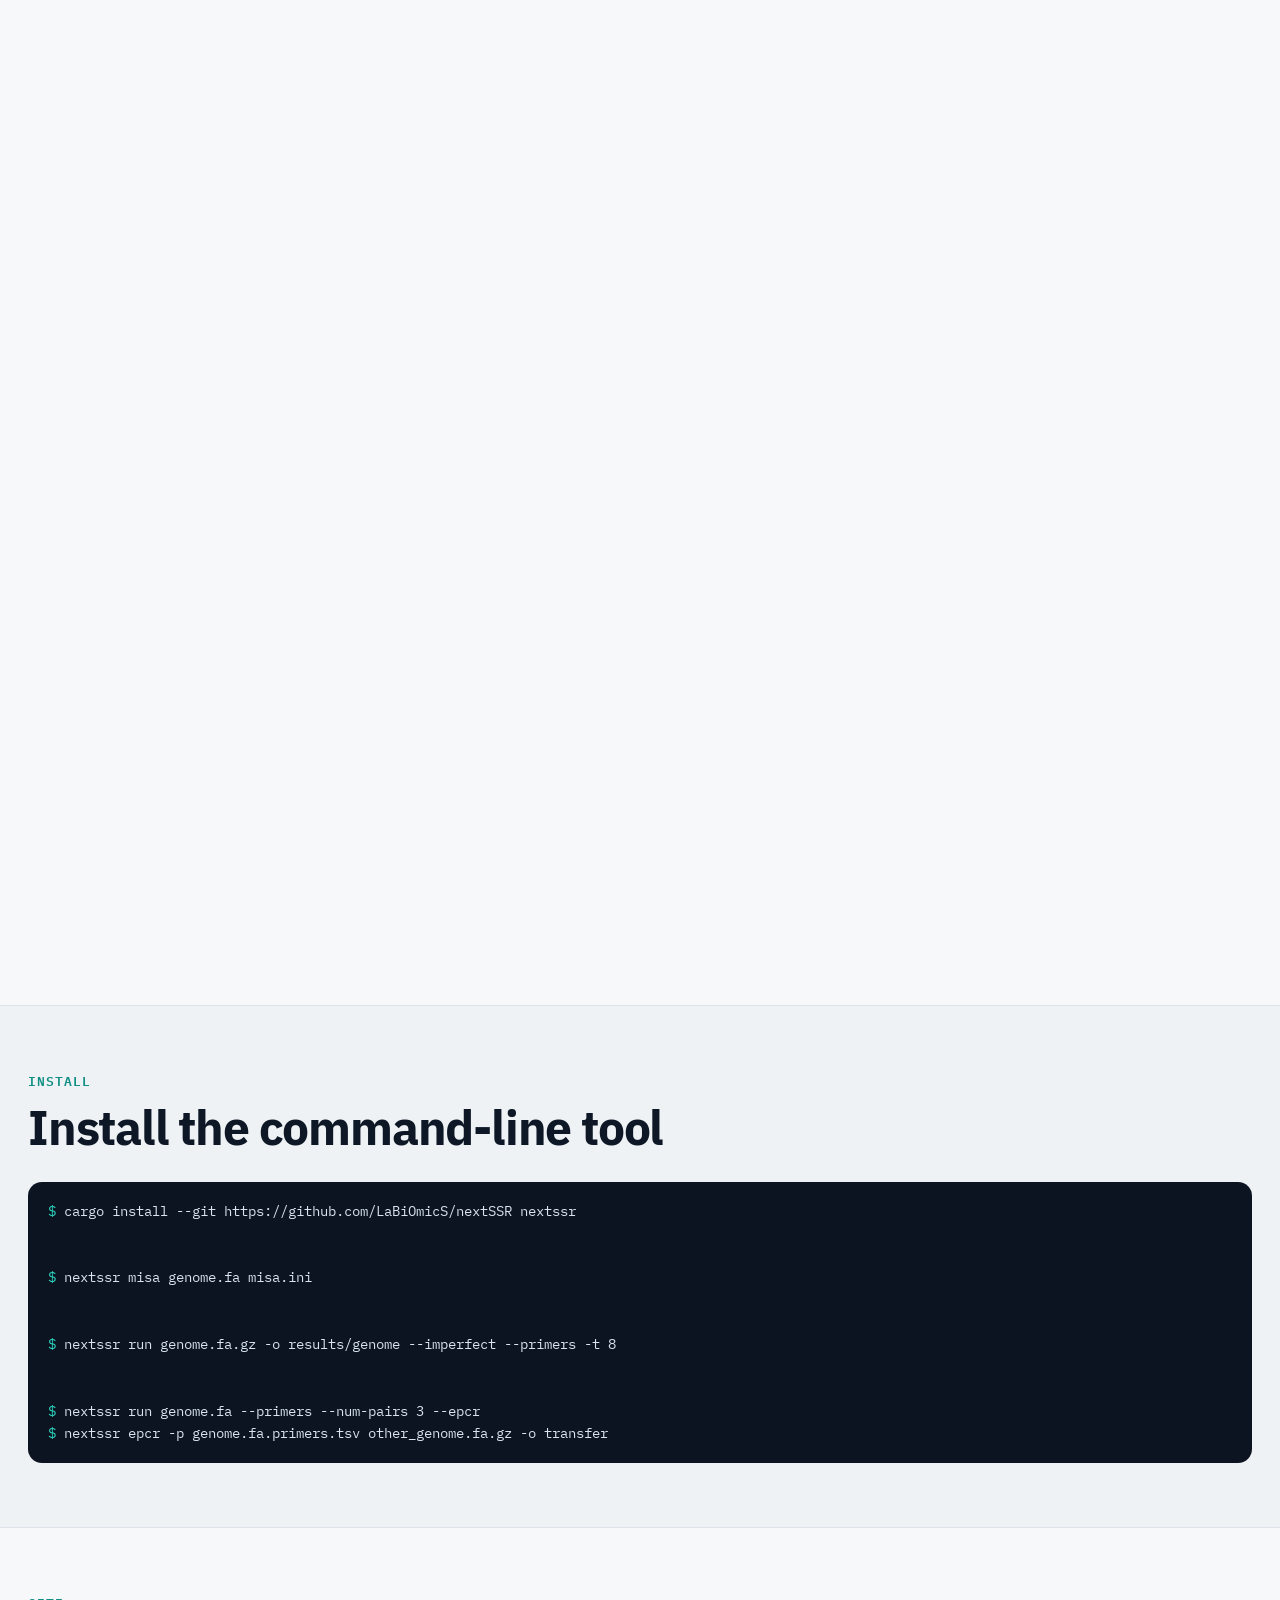
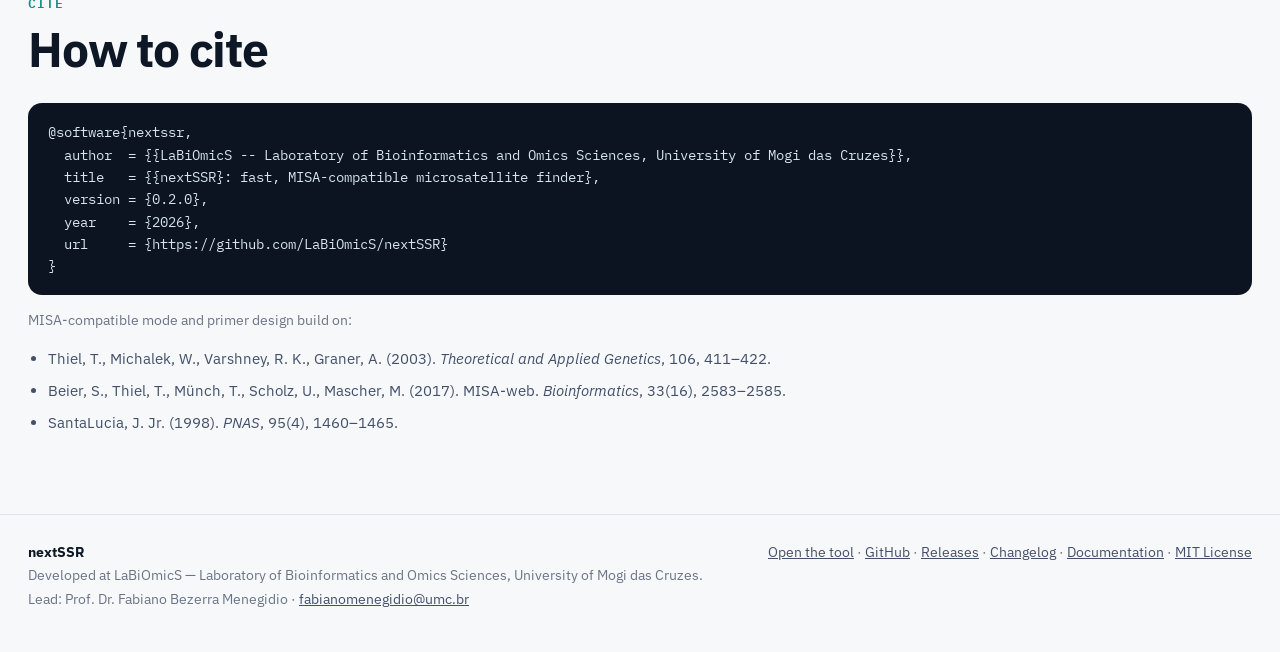
==== commit b5f96606: "Landing: clearer performance chart One chart card with plain-language labels (mode + what each run d" ====
--- a/web/index.html
+++ b/web/index.html
@@ -196,21 +196,45 @@
     </section>
 
     <section class="sec alt" id="performance">
-      <div class="wrap perf">
-        <div>
-          <p class="kick" data-i18n="l.perf.kick">Performance</p>
-          <h2 class="reveal" data-i18n="l.perf.title">Seconds become milliseconds.</h2>
-          <p class="lead2 reveal" data-i18n="l.perf.lead"></p>
-        </div>
-        <div>
-          <div class="bars" id="bars">
-            <div class="bar-row"><div class="lab"><b>MISA 2.0 (Perl)</b><span>9.25 s</span></div><div class="bar-track"><div class="bar-fill slow" data-w="100"></div></div></div>
-            <div class="bar-row"><div class="lab"><b data-i18n="l.perf.b2">nextssr misa · identical output</b><span>0.19 s</span></div><div class="bar-track"><div class="bar-fill fast" data-w="2.05"></div></div></div>
-            <div class="bar-row"><div class="lab"><b data-i18n="l.perf.b3">nextssr run · native mode</b><span>0.17 s</span></div><div class="bar-track"><div class="bar-fill fast" data-w="1.84"></div></div></div>
-            <div class="bar-row"><div class="lab"><b data-i18n="l.perf.b4">+ imperfect SSRs, primers and in-silico PCR</b><span>2.4 s</span></div><div class="bar-track"><div class="bar-fill fast" data-w="25.9"></div></div></div>
-          </div>
-          <p class="note" data-i18n="l.perf.note">Saccharomyces cerevisiae S288C, 16 chromosomes, 12.1 Mb; 4 vCPUs (AMD EPYC 9354P), Perl 5.40; one run each.</p>
-        </div>
+      <div class="wrap">
+        <p class="kick" data-i18n="l.perf.kick">Performance</p>
+        <h2 class="reveal" data-i18n="l.perf.title">Seconds become milliseconds.</h2>
+        <p class="lead2 reveal" data-i18n="l.perf.lead"></p>
+        <figure class="perf-card reveal" id="bars">
+          <figcaption>
+            <b data-i18n="l.perf.chart">Time to analyse the yeast genome</b>
+            <span data-i18n="l.perf.axis">seconds · shorter is better</span>
+          </figcaption>
+          <div class="pc-grid">
+            <div class="pc-row" data-s="9.25">
+              <div class="pc-lab"><b>MISA 2.0</b><small data-i18n="l.perf.b1s">reference (Perl)</small></div>
+              <div class="pc-track"><div class="bar-fill slow"></div></div>
+              <div class="pc-val"></div>
+              <div class="pc-x"></div>
+            </div>
+            <div class="pc-row" data-s="0.19">
+              <div class="pc-lab"><b data-i18n="l.perf.b2">MISA-compatible mode</b><small data-i18n="l.perf.b2s">identical .misa and .statistics files</small></div>
+              <div class="pc-track"><div class="bar-fill fast"></div></div>
+              <div class="pc-val"></div>
+              <div class="pc-x"></div>
+            </div>
+            <div class="pc-row" data-s="0.17">
+              <div class="pc-lab"><b data-i18n="l.perf.b3">Native mode</b><small data-i18n="l.perf.b3s">every SSR, no masking</small></div>
+              <div class="pc-track"><div class="bar-fill fast"></div></div>
+              <div class="pc-val"></div>
+              <div class="pc-x"></div>
+            </div>
+            <div class="pc-row" data-s="2.4">
+              <div class="pc-lab"><b data-i18n="l.perf.b4">Complete analysis</b><small data-i18n="l.perf.b4s">+ imperfect SSRs, primers and in-silico PCR</small></div>
+              <div class="pc-track"><div class="bar-fill fast"></div></div>
+              <div class="pc-val"></div>
+              <div class="pc-x"></div>
+            </div>
+            <div class="pc-axis-spacer"></div>
+            <div class="pc-axis" id="pc-axis"></div>
+          </div>
+          <p class="note" data-i18n="l.perf.note"></p>
+        </figure>
       </div>
     </section>
 
--- a/web/landing.css
+++ b/web/landing.css
@@ -358,3 +358,38 @@
 .stage { grid-template-columns: 1fr 1fr; }
 @media (max-width: 900px) { .stage { grid-template-columns: 1fr; } }
 @media (max-width: 520px) { .wrap { padding: 0 16px; } }
+
+/* ---- performance chart ---- */
+.perf-card { margin: 0; background: var(--panel); border: 1px solid var(--line); border-radius: 20px; padding: 24px 28px 18px; }
+.perf-card figcaption { display: flex; justify-content: space-between; align-items: baseline; gap: 12px; flex-wrap: wrap; margin-bottom: 18px; }
+.perf-card figcaption b { font-size: 18px; }
+.perf-card figcaption span { font: 13px var(--mono); color: var(--muted); }
+.pc-grid { display: grid; grid-template-columns: minmax(180px, 26%) 1fr 76px 150px; column-gap: 16px; row-gap: 14px; align-items: center; }
+.pc-row { display: contents; }
+.pc-lab b { display: block; font-size: 15.5px; font-weight: 600; }
+.pc-lab small { display: block; font-size: 13px; color: var(--muted); line-height: 1.35; }
+.pc-track { position: relative; height: 30px; background-image: repeating-linear-gradient(90deg, var(--line) 0 1px, transparent 1px 20%); background-size: 100% 100%; border-left: 1px solid var(--muted); }
+.pc-track .bar-fill { height: 100%; width: 0; min-width: 0; border-radius: 0 6px 6px 0; transition: width 1.2s cubic-bezier(.2,.8,.2,1); }
+#bars.grown .bar-fill { width: var(--w); min-width: 4px; }
+.bar-fill.slow { background: #8a94a6; }
+.bar-fill.fast { background: var(--teal); }
+.pc-val { font: 600 15px var(--mono); text-align: right; font-variant-numeric: tabular-nums; }
+.pc-x .chip { display: inline-block; font: 600 13px var(--sans); color: var(--teal); background: var(--teal-soft); padding: 4px 10px; border-radius: 99px; white-space: nowrap; }
+.pc-x .chip.ref { color: var(--muted); background: var(--bg-2); }
+.pc-axis-spacer { grid-column: 1; }
+.pc-axis { grid-column: 2; position: relative; height: 18px; font: 12px var(--mono); color: var(--muted); }
+.pc-axis span { position: absolute; top: 0; transform: translateX(-50%); }
+.pc-axis span:first-child { transform: none; }
+.perf-card .note { margin: 14px 0 0; }
+@media (prefers-reduced-motion: reduce) { .pc-track .bar-fill { transition: none; } }
+@media (max-width: 760px) {
+  .perf-card { padding: 18px 16px 14px; }
+  .pc-grid { grid-template-columns: 1fr auto; row-gap: 6px; }
+  .pc-lab { grid-column: 1 / -1; margin-top: 10px; }
+  .pc-track { grid-column: 1 / -1; height: 22px; }
+  .pc-val { grid-column: 1; text-align: left; }
+  .pc-x { grid-column: 2; text-align: right; }
+  .pc-axis-spacer { display: none; }
+  .pc-axis { grid-column: 1 / -1; }
+}
+.pc-x .chip { color: var(--ink); }
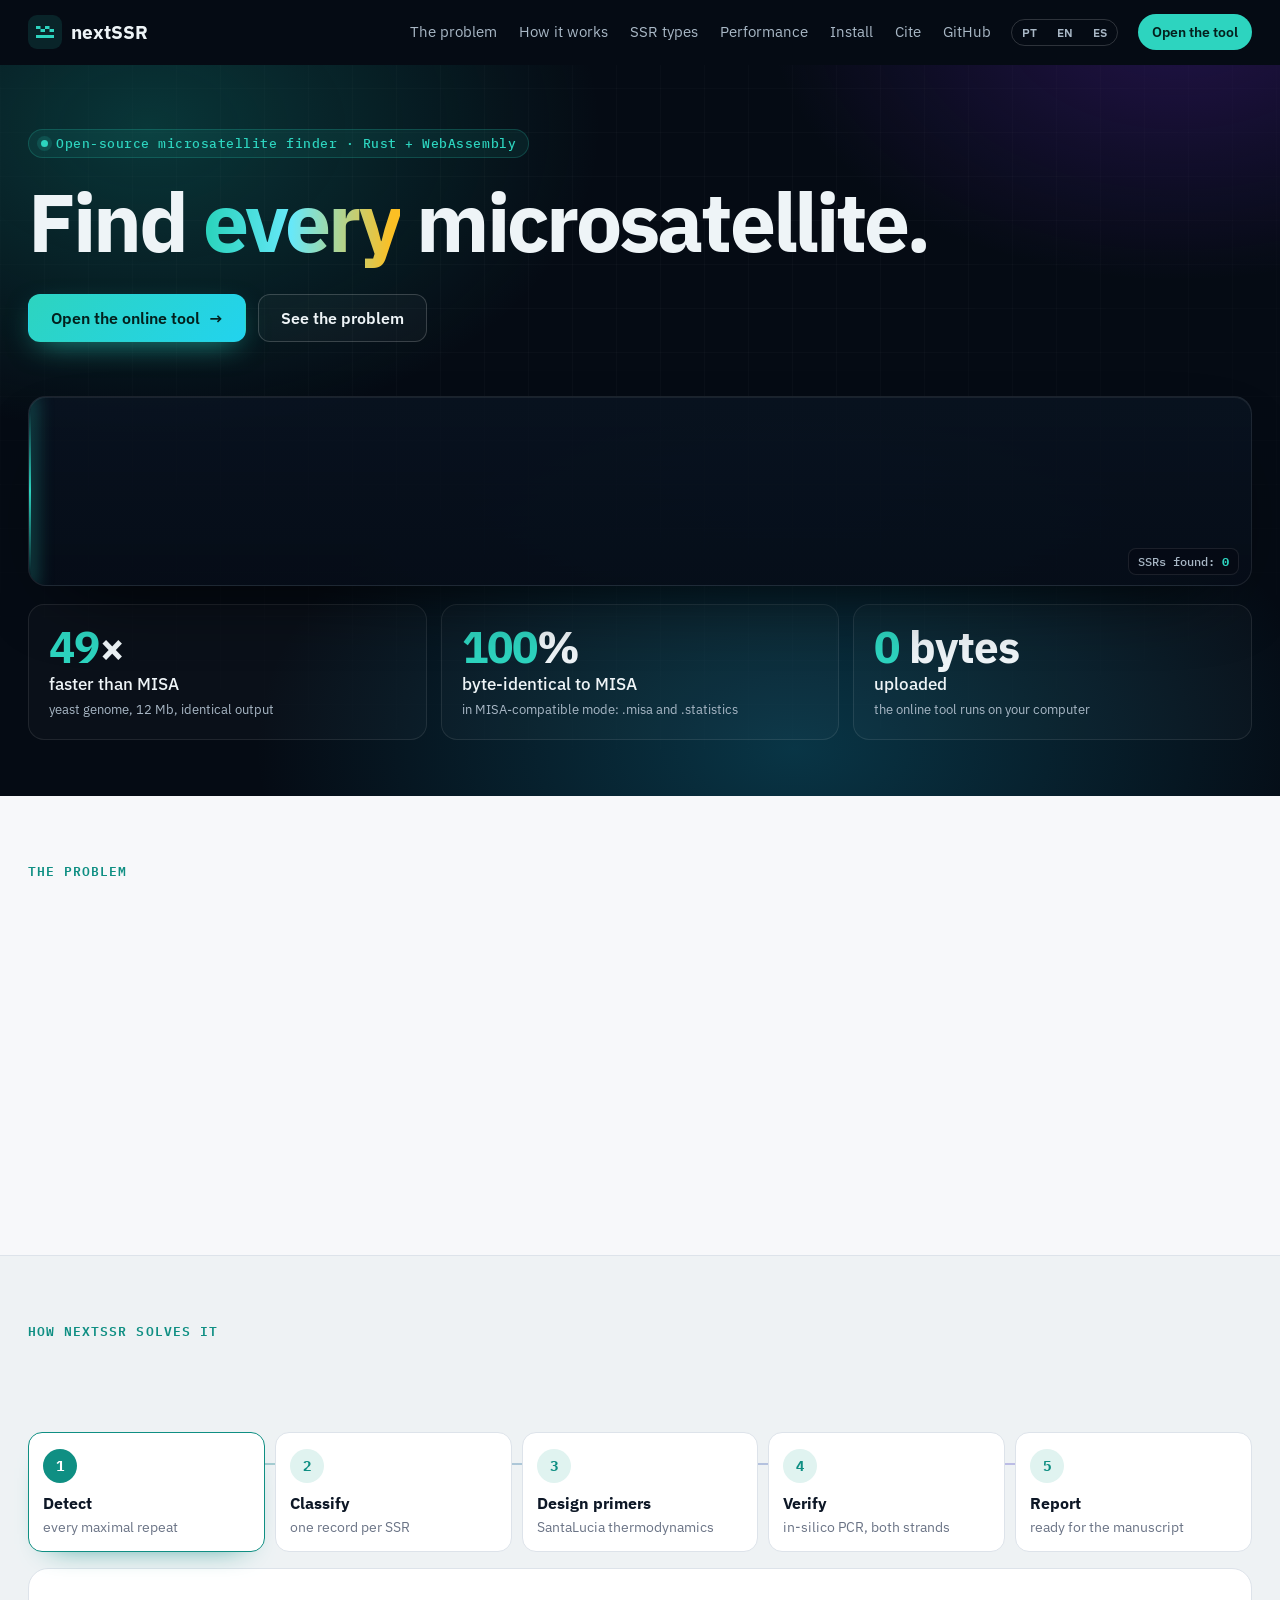
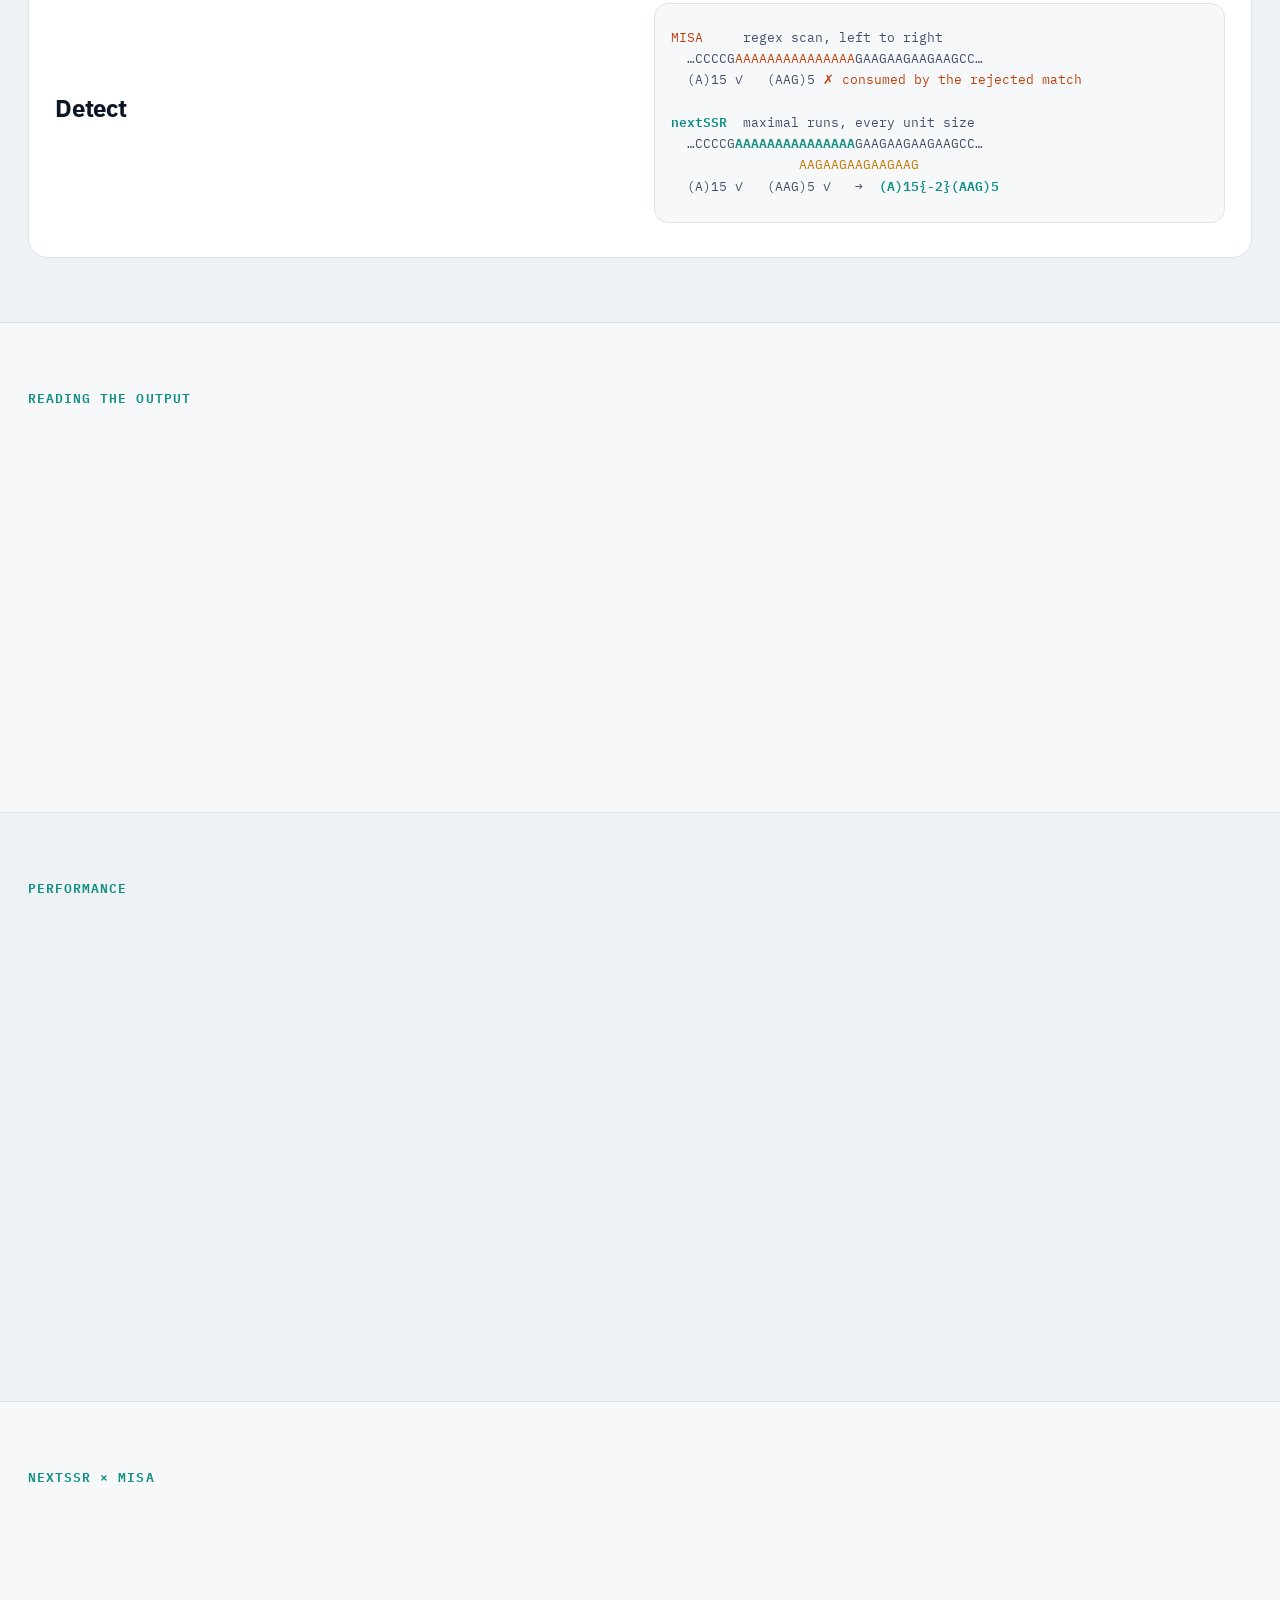
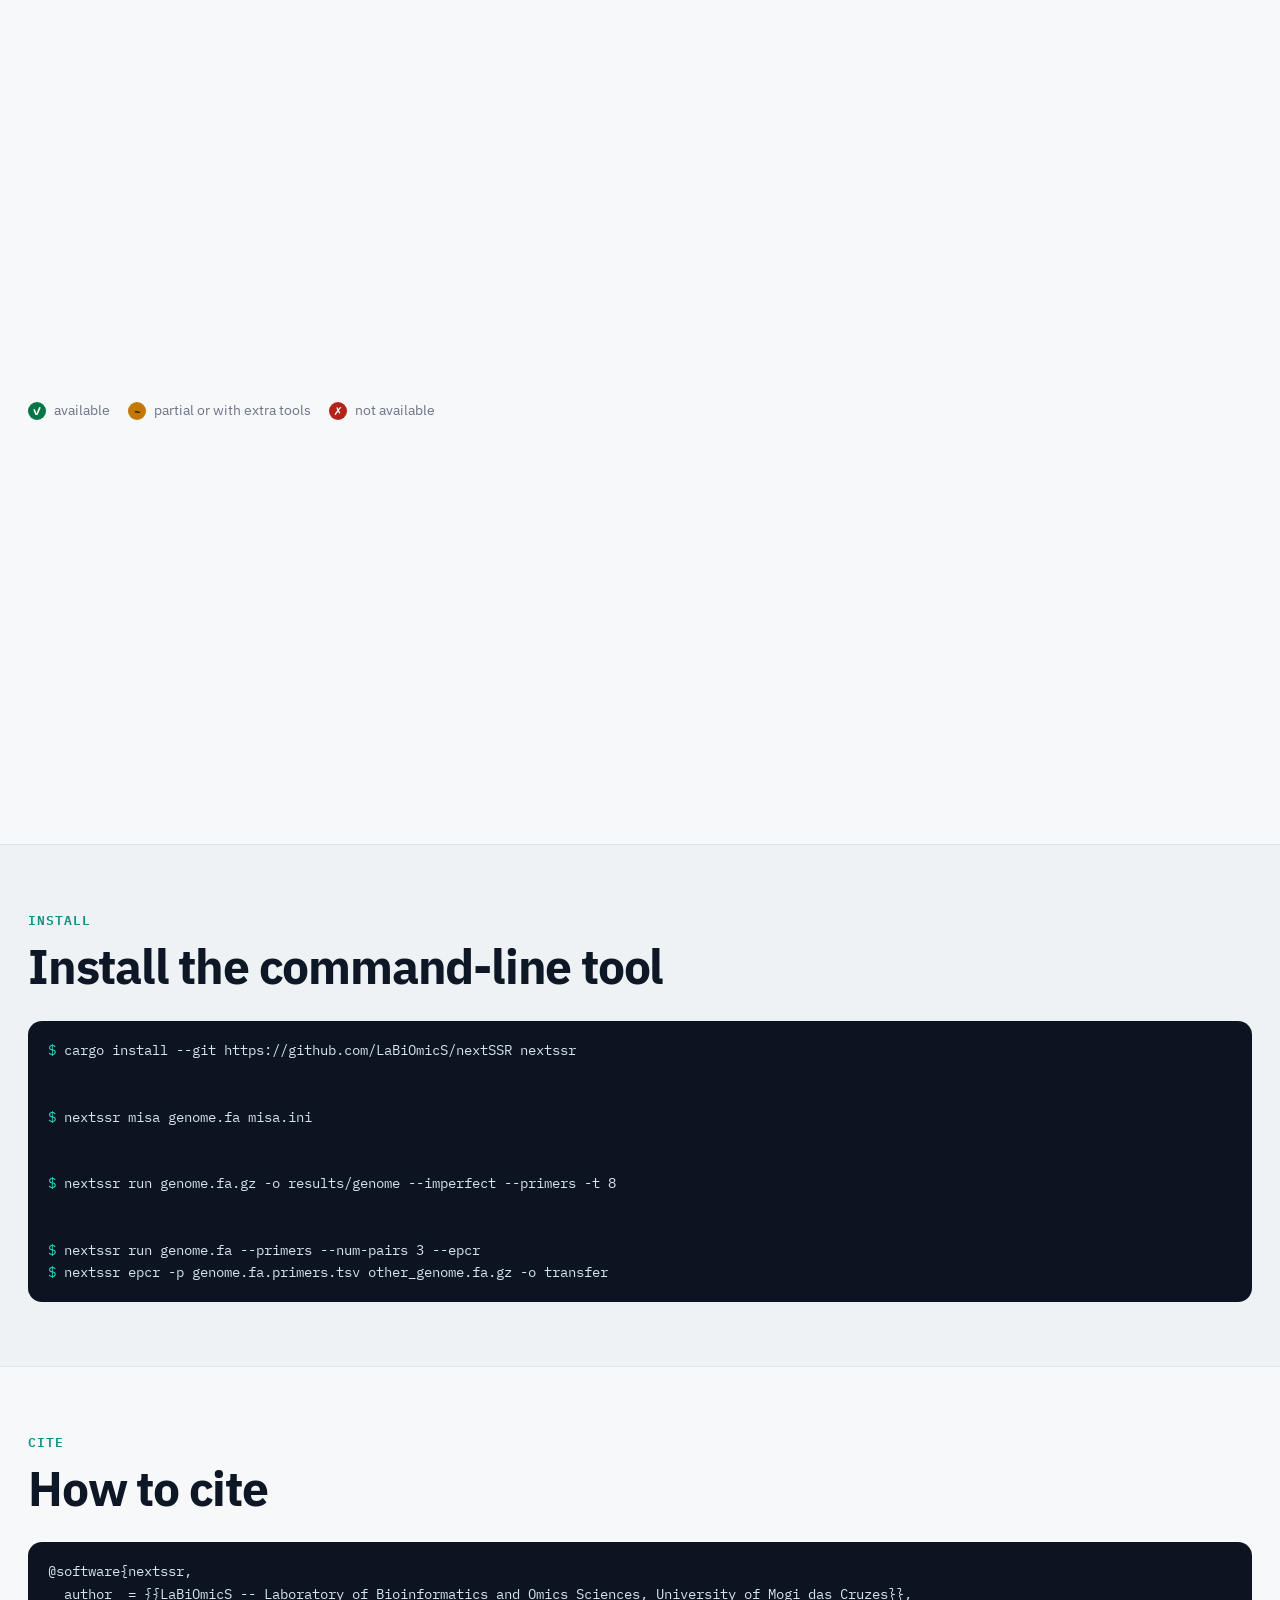
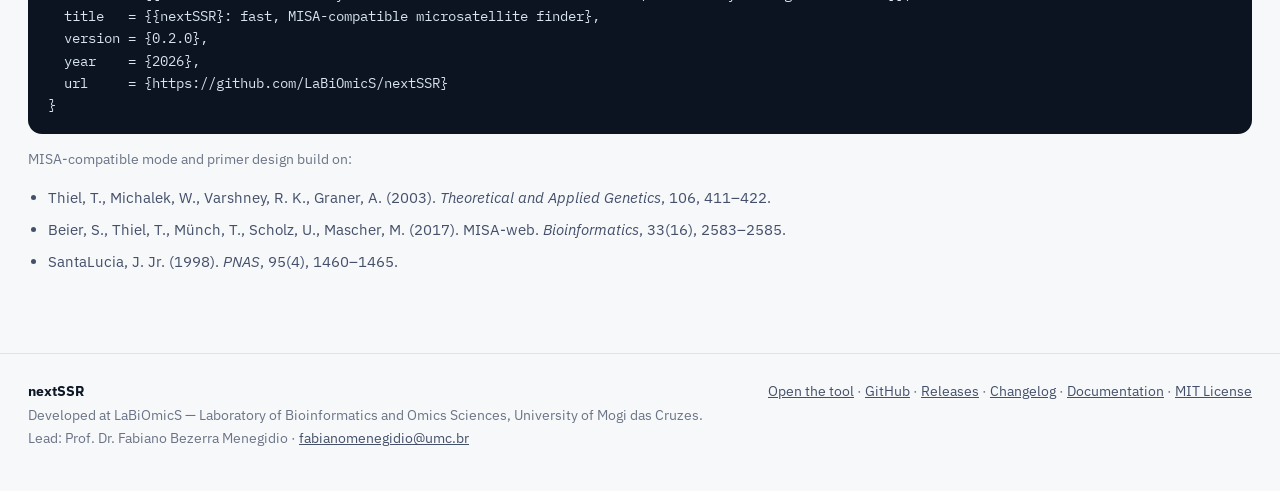
==== commit 1fc95071: "Landing: clearer nextSSR x MISA comparison Features grouped (detection, results, primers, speed and " ====
--- a/web/index.html
+++ b/web/index.html
@@ -242,25 +242,30 @@
       <div class="wrap">
         <p class="kick">nextSSR × MISA</p>
         <h2 class="reveal" data-i18n="l.cmp.title">Everything MISA does, and what it does not.</h2>
-        <div class="table-scroll reveal">
-          <table class="compare cmp">
-            <colgroup><col style="width:40%"><col style="width:27%"><col style="width:33%"></colgroup>
-            <thead><tr><th data-i18n="compare.feature">Feature</th><th>MISA 2.0</th><th>nextSSR</th></tr></thead>
+        <div class="cmp-wrap reveal">
+          <table class="cmp2">
+            <colgroup><col class="c-f"><col class="c-m"><col class="c-n"></colgroup>
+            <thead><tr><th scope="col" data-i18n="compare.feature">Feature</th><th scope="col">MISA 2.0</th><th scope="col" class="nx">nextSSR</th></tr></thead>
             <tbody>
-              <tr><td data-i18n="compare.r1"></td><td class="ok" data-i18n="compare.yes"></td><td class="ok" data-i18n="compare.yes"></td></tr>
-              <tr><td data-i18n="compare.r2"></td><td class="bad" data-i18n="compare.r2a"></td><td class="ok" data-i18n="compare.r2b"></td></tr>
-              <tr><td data-i18n="compare.r11"></td><td class="bad" data-i18n="compare.r11a"></td><td class="ok" data-i18n="compare.r11b"></td></tr>
-              <tr><td data-i18n="compare.r3"></td><td class="bad" data-i18n="compare.no"></td><td class="ok" data-i18n="compare.yes"></td></tr>
-              <tr><td data-i18n="compare.r4"></td><td class="bad" data-i18n="compare.r4a"></td><td class="ok" data-i18n="compare.yes"></td></tr>
-              <tr><td data-i18n="compare.r5"></td><td class="mid" data-i18n="compare.r5a"></td><td class="ok" data-i18n="compare.r5b"></td></tr>
-              <tr><td data-i18n="compare.r9"></td><td class="bad" data-i18n="compare.no"></td><td class="ok" data-i18n="compare.yes"></td></tr>
-              <tr><td data-i18n="compare.r10"></td><td class="mid" data-i18n="compare.r10a"></td><td class="ok" data-i18n="compare.r10b"></td></tr>
-              <tr><td data-i18n="compare.r6"></td><td class="bad" data-i18n="compare.no"></td><td class="ok" data-i18n="compare.yes"></td></tr>
-              <tr><td data-i18n="compare.r7"></td><td class="bad" data-i18n="compare.no"></td><td class="ok" data-i18n="compare.yes"></td></tr>
-              <tr><td data-i18n="compare.r8"></td><td class="mid" data-i18n="compare.r8a"></td><td class="ok" data-i18n="compare.yes"></td></tr>
+              <tr class="grp"><th colspan="3" scope="colgroup" data-i18n="compare.g1"></th></tr>
+              <tr><th scope="row" data-i18n="compare.r2"></th><td class="v bad" data-label="MISA 2.0"><i aria-hidden="true">✗</i><span data-i18n="compare.r2a"></span></td><td class="v nx ok" data-label="nextSSR"><i aria-hidden="true">✓</i><span data-i18n="compare.yes"></span></td></tr>
+              <tr><th scope="row" data-i18n="compare.r11"></th><td class="v bad" data-label="MISA 2.0"><i aria-hidden="true">✗</i><span data-i18n="compare.r11a"></span></td><td class="v nx ok" data-label="nextSSR"><i aria-hidden="true">✓</i><span data-i18n="compare.yes"></span></td></tr>
+              <tr><th scope="row" data-i18n="compare.r3"></th><td class="v bad" data-label="MISA 2.0"><i aria-hidden="true">✗</i><span data-i18n="compare.no"></span></td><td class="v nx ok" data-label="nextSSR"><i aria-hidden="true">✓</i><span data-i18n="compare.yes"></span></td></tr>
+              <tr class="grp"><th colspan="3" scope="colgroup" data-i18n="compare.g2"></th></tr>
+              <tr><th scope="row" data-i18n="compare.r1"></th><td class="v ok" data-label="MISA 2.0"><i aria-hidden="true">✓</i><span data-i18n="compare.yes"></span></td><td class="v nx ok" data-label="nextSSR"><i aria-hidden="true">✓</i><span data-i18n="compare.yes"></span></td></tr>
+              <tr><th scope="row" data-i18n="compare.r4"></th><td class="v bad" data-label="MISA 2.0"><i aria-hidden="true">✗</i><span data-i18n="compare.r4a"></span></td><td class="v nx ok" data-label="nextSSR"><i aria-hidden="true">✓</i><span data-i18n="compare.yes"></span></td></tr>
+              <tr><th scope="row" data-i18n="compare.r10"></th><td class="v mid" data-label="MISA 2.0"><i aria-hidden="true">~</i><span data-i18n="compare.r10a"></span></td><td class="v nx ok" data-label="nextSSR"><i aria-hidden="true">✓</i><span data-i18n="compare.r10b"></span></td></tr>
+              <tr class="grp"><th colspan="3" scope="colgroup" data-i18n="compare.g3"></th></tr>
+              <tr><th scope="row" data-i18n="compare.r5"></th><td class="v mid" data-label="MISA 2.0"><i aria-hidden="true">~</i><span data-i18n="compare.r5a"></span></td><td class="v nx ok" data-label="nextSSR"><i aria-hidden="true">✓</i><span data-i18n="compare.r5b"></span></td></tr>
+              <tr><th scope="row" data-i18n="compare.r9"></th><td class="v bad" data-label="MISA 2.0"><i aria-hidden="true">✗</i><span data-i18n="compare.no"></span></td><td class="v nx ok" data-label="nextSSR"><i aria-hidden="true">✓</i><span data-i18n="compare.yes"></span></td></tr>
+              <tr class="grp"><th colspan="3" scope="colgroup" data-i18n="compare.g4"></th></tr>
+              <tr><th scope="row" data-i18n="compare.r6"></th><td class="v bad" data-label="MISA 2.0"><i aria-hidden="true">✗</i><span data-i18n="compare.no"></span></td><td class="v nx ok" data-label="nextSSR"><i aria-hidden="true">✓</i><span data-i18n="compare.yes"></span></td></tr>
+              <tr><th scope="row" data-i18n="compare.r7"></th><td class="v bad" data-label="MISA 2.0"><i aria-hidden="true">✗</i><span data-i18n="compare.no"></span></td><td class="v nx ok" data-label="nextSSR"><i aria-hidden="true">✓</i><span data-i18n="compare.yes"></span></td></tr>
+              <tr><th scope="row" data-i18n="compare.r8"></th><td class="v mid" data-label="MISA 2.0"><i aria-hidden="true">~</i><span data-i18n="compare.r8a"></span></td><td class="v nx ok" data-label="nextSSR"><i aria-hidden="true">✓</i><span data-i18n="compare.yes"></span></td></tr>
             </tbody>
           </table>
         </div>
+        <p class="cmp-legend"><span class="v ok"><i>✓</i><span data-i18n="compare.lok">available</span></span><span class="v mid"><i>~</i><span data-i18n="compare.lmid">partial or with extra tools</span></span><span class="v bad"><i>✗</i><span data-i18n="compare.lbad">not available</span></span></p>
       </div>
     </section>
 
--- a/web/landing.css
+++ b/web/landing.css
@@ -393,3 +393,53 @@
   .pc-axis { grid-column: 1 / -1; }
 }
 .pc-x .chip { color: var(--ink); }
+
+/* ---- comparison ---- */
+.cmp-wrap { border: 1px solid var(--line); border-radius: 18px; overflow: hidden; background: var(--panel); }
+table.cmp2 { width: 100%; border-collapse: collapse; table-layout: fixed; font-size: 15.5px; }
+.cmp2 col.c-f { width: 42%; } .cmp2 col.c-m { width: 27%; } .cmp2 col.c-n { width: 31%; }
+.cmp2 thead th { text-align: left; padding: 16px 20px; font-size: 13px; letter-spacing: .04em; text-transform: uppercase; color: var(--muted); background: var(--bg-2); border-bottom: 1px solid var(--line); }
+.cmp2 thead th.nx { color: var(--teal); }
+.cmp2 tr.grp th { text-align: left; padding: 18px 20px 6px; font: 600 12.5px var(--mono); letter-spacing: .08em; text-transform: uppercase; color: var(--teal); background: var(--panel); border-bottom: 0; }
+.cmp2 tbody th[scope="row"] { text-align: left; font-weight: 500; color: var(--ink); }
+.cmp2 tbody th[scope="row"], .cmp2 td { padding: 12px 20px; border-top: 1px solid var(--line); vertical-align: top; overflow-wrap: anywhere; }
+.cmp2 tr.grp + tr th, .cmp2 tr.grp + tr td { border-top: 0; }
+.cmp2 td.nx, .cmp2 thead th.nx { background: color-mix(in srgb, var(--teal) 6%, var(--panel)); }
+.cmp2 thead th.nx { background: color-mix(in srgb, var(--teal) 10%, var(--bg-2)); }
+.v { display: flex; gap: 10px; align-items: flex-start; color: var(--ink-2); }
+.v.nx { color: var(--ink); font-weight: 500; }
+.v i { flex: none; display: inline-grid; place-items: center; width: 22px; height: 22px; border-radius: 50%; font: 700 12.5px/1 var(--sans); font-style: normal; color: #fff; margin-top: 1px; }
+.v.ok i { background: var(--good); }
+.v.bad i { background: var(--bad); }
+.v.mid i { background: var(--amber); color: #1f1400; }
+.cmp2 td.v { display: table-cell; }
+.cmp2 td.v i { margin-right: 10px; vertical-align: -5px; display: inline-grid; }
+.cmp2 td.v span { display: inline; }
+.cmp-legend { display: flex; gap: 22px; flex-wrap: wrap; margin: 14px 0 0; font-size: 13.5px; color: var(--muted); }
+.cmp-legend .v { color: var(--muted); align-items: center; gap: 8px; }
+.cmp-legend .v i { width: 18px; height: 18px; font-size: 11px; margin: 0; }
+@media (max-width: 680px) {
+  table.cmp2, .cmp2 tbody, .cmp2 tr, .cmp2 th, .cmp2 td { display: block; width: auto; }
+  .cmp2 colgroup, .cmp2 thead { display: none; }
+  .cmp2 tr { border-top: 1px solid var(--line); padding: 12px 16px; }
+  .cmp2 tr.grp { border-top: 0; padding: 16px 16px 0; }
+  .cmp2 tr.grp th { padding: 0; }
+  .cmp2 tr.grp + tr { border-top: 0; }
+  .cmp2 tbody th[scope="row"], .cmp2 td { border: 0; padding: 0; }
+  .cmp2 tbody th[scope="row"] { font-weight: 600; margin-bottom: 6px; }
+  .cmp2 td.v { display: grid; grid-template-columns: 76px 22px 1fr; column-gap: 8px; align-items: start; padding: 3px 0; background: none; }
+  .cmp2 td.v::before { content: attr(data-label); font: 600 12px var(--mono); color: var(--muted); padding-top: 3px; }
+  .cmp2 td.v i { margin: 0; }
+}
+/* comparison: hanging icon, continuous nextSSR column tint */
+.cmp2 td.v { position: relative; padding-left: 54px; }
+.cmp2 td.v i { position: absolute; left: 20px; top: 12px; margin: 0; }
+.cmp2 td.v span { display: block; line-height: 22px; }
+.cmp2 td.nx, .cmp2 tr.grp th { background: transparent; }
+.cmp2 col.c-n { background: color-mix(in srgb, var(--teal) 6%, var(--panel)); }
+.cmp-legend { gap: 6px 18px; }
+@media (max-width: 680px) {
+  .cmp2 td.v { padding-left: 0; }
+  .cmp2 td.v i { position: static; }
+  .cmp2 td.v span { line-height: 1.45; }
+}
